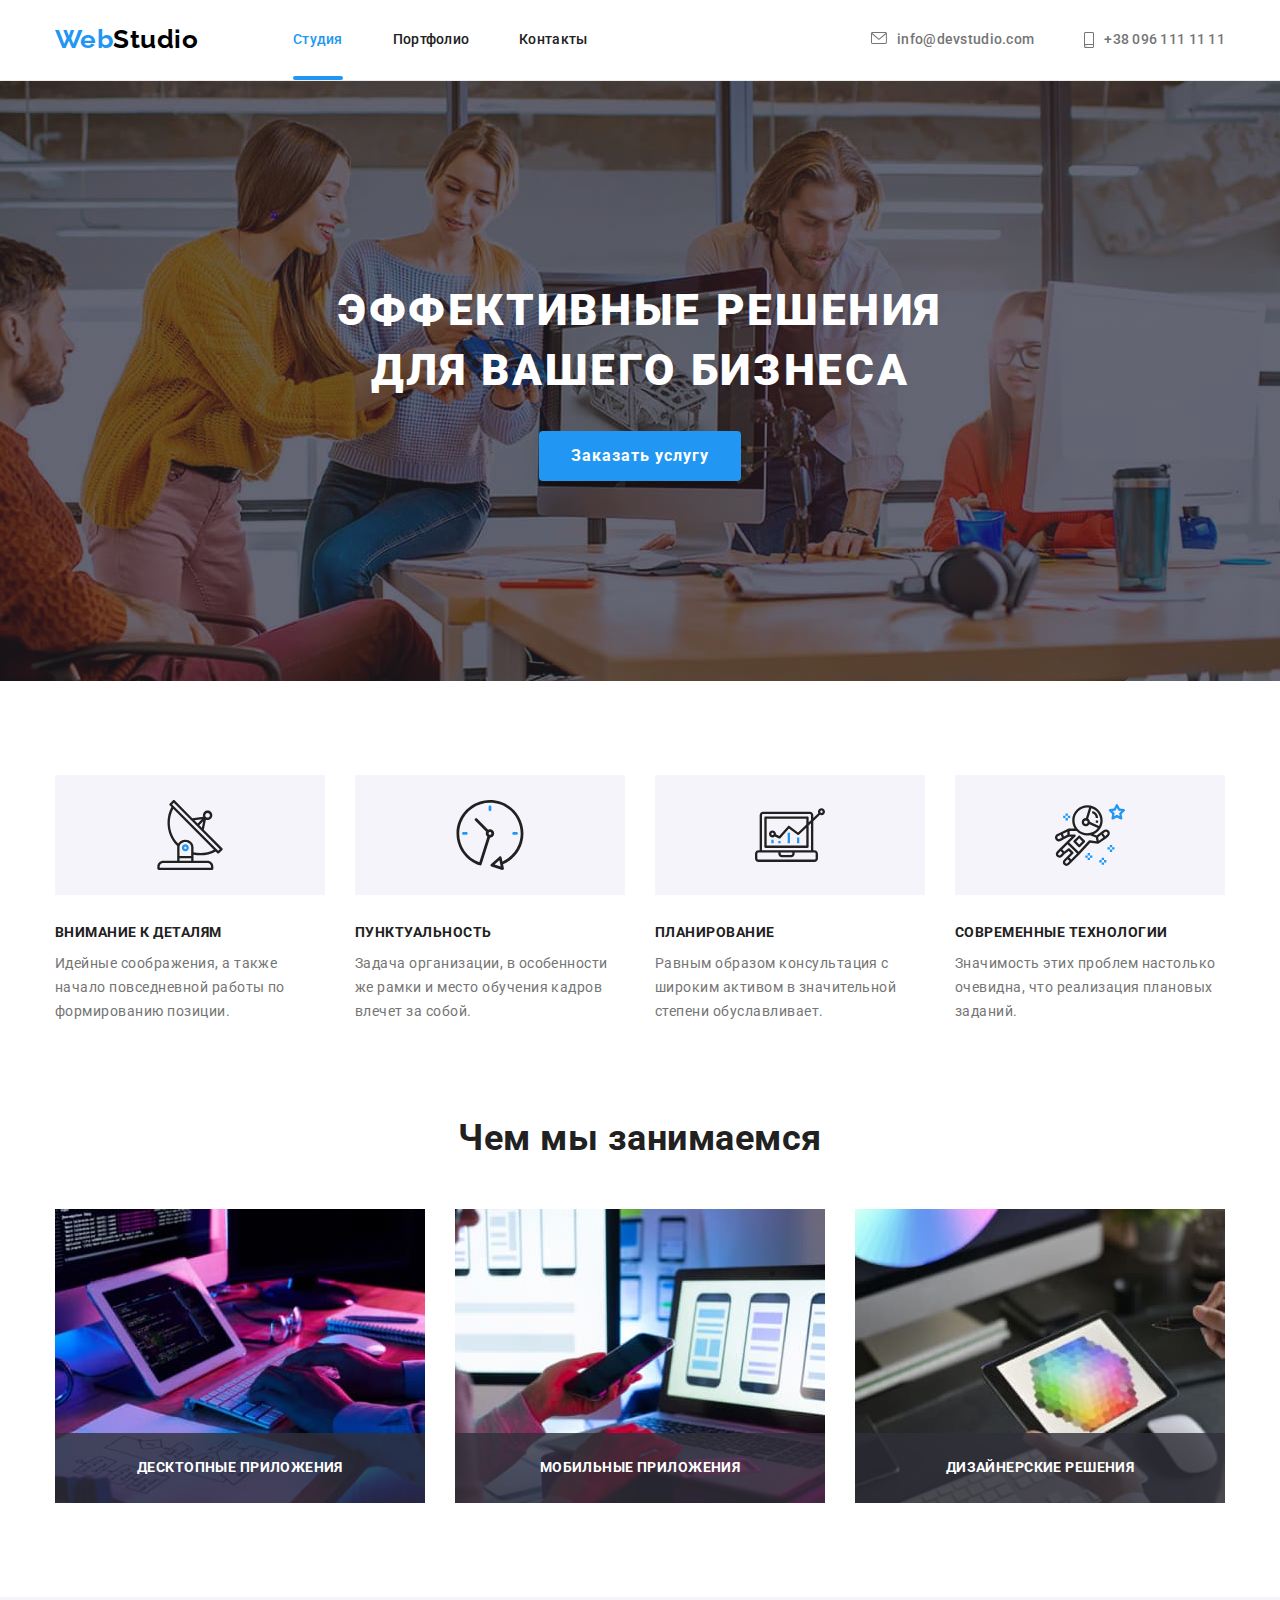
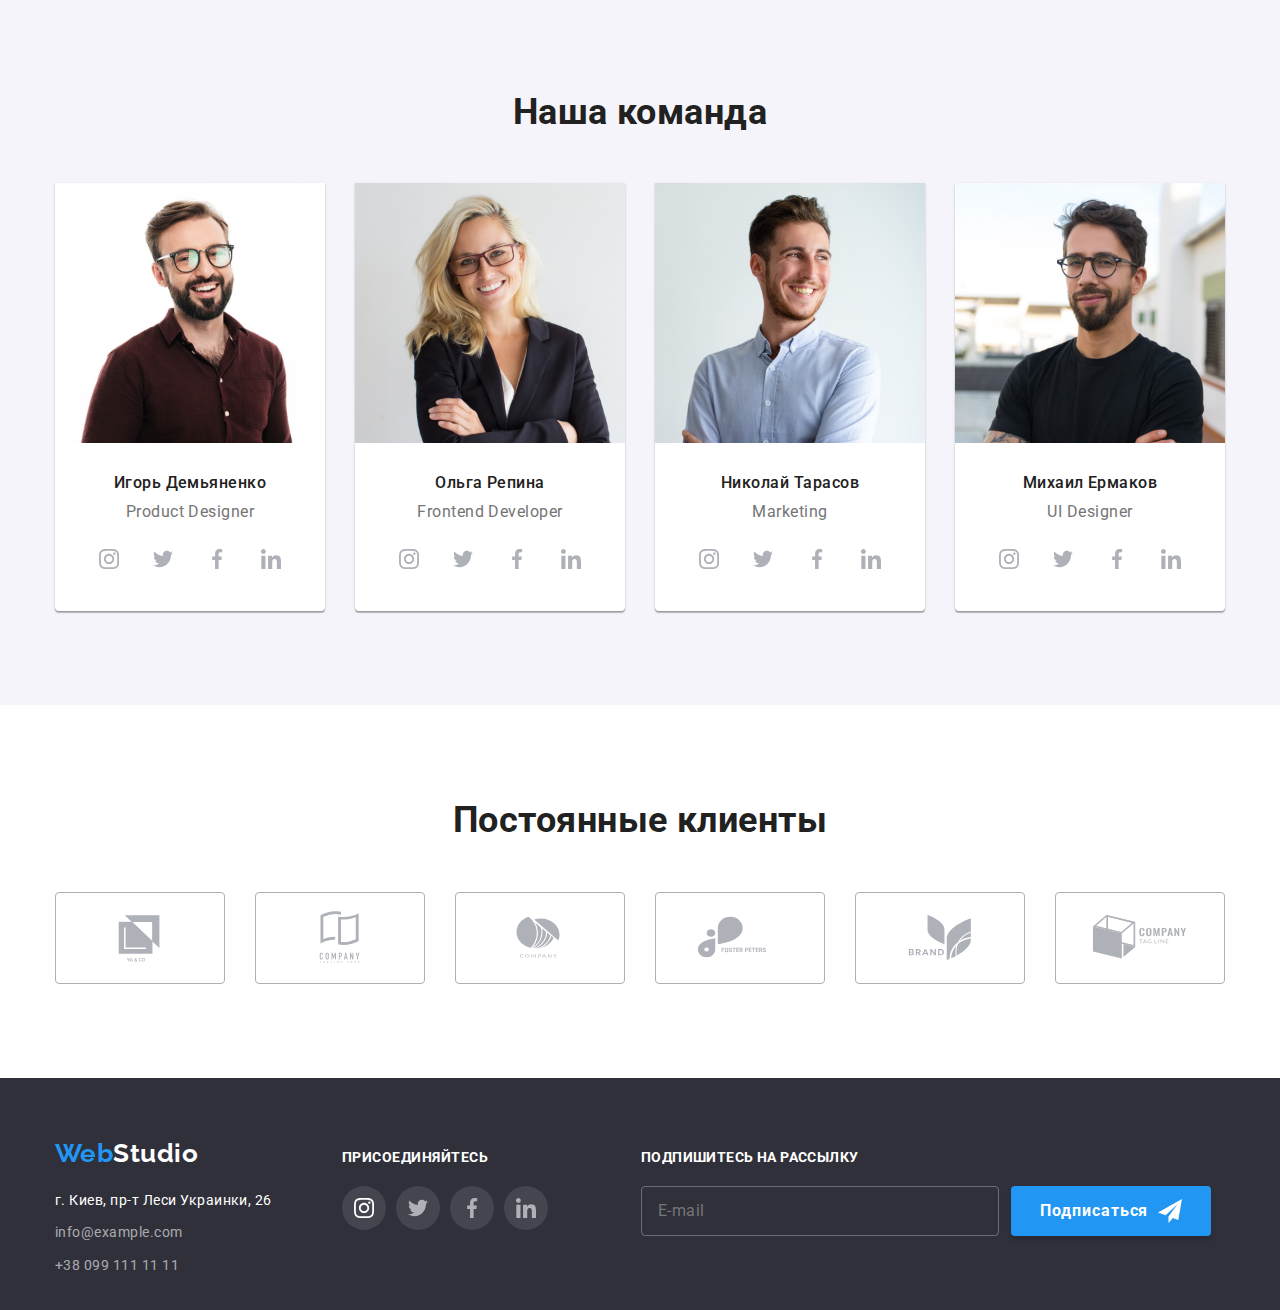
==== index.html @ b766e8a8 "create hw8 repo" ====
<!DOCTYPE html>
<html lang="ru">
  <head>
    <meta charset="UTF-8" />
    <meta http-equiv="X-UA-Compatible" content="IE=edge" />
    <meta name="viewport" content="width=device-width, initial-scale=1.0" />
    <link rel="preconnect" href="https://fonts.googleapis.com" />
    <link rel="preconnect" href="https://fonts.gstatic.com" crossorigin />
    <link
      href="https://fonts.googleapis.com/css2?family=Raleway:wght@700&family=Roboto:wght@400;500;700;900&display=swap"
      rel="stylesheet"
    />
    <title>Document</title>
    <link
      rel="stylesheet"
      href="https://cdnjs.cloudflare.com/ajax/libs/modern-normalize/1.1.0/modern-normalize.min.css"
    />
    <link rel="stylesheet" href="./css/main.min.css" />
  </head>
  <body>
    <!--header-->
    <header class="page-header">
      <div class="container page-header__container">
        <a href="./index.html" class="logo page-header__logo"
          ><span class="logo__accent">Web</span>Studio</a
        >
        <!-- nav -->
        <nav class="nav">
          <ul class="nav list">
            <li class="nav__item">
              <a href="./index.html" class="nav__link nav__link--current"
                >Студия</a
              >
            </li>
            <li class="nav__item">
              <a href="./portfolio.html" class="nav__link">Портфолио</a>
            </li>
            <li class="nav__item"><a href="" class="nav__link">Контакты</a></li>
          </ul>
        </nav>
        <!-- contacts -->
        <ul class="contacts list">
          <li class="contacts__item">
            <a class="contacts__link" href="mailto:info@devstudio.com">
              <svg class="contacts__icon" width="16" height="12">
                <use
                  href="./images/icons.svg/symbol-defs.svg#icon-envelope"
                ></use>
              </svg>
              info@devstudio.com</a
            >
          </li>
          <li class="contacts__item">
            <a class="contacts__link" href="tel:+38 096 111 11 11">
              <svg class="contacts__icon" width="10" height="16">
                <use
                  href="./images/icons.svg/symbol-defs.svg#icon-smartphone"
                ></use>
              </svg>
              +38 096 111 11 11</a
            >
          </li>
        </ul>
      </div>
    </header>

    <!-- main -->
    <main>
      <!--hero-->
      <div>
        <section class="hero">
          <div class="container">
            <h1 class="hero__title">Эффективные решения для вашего бизнеса</h1>
            <button type="button" class="button hero__button" data-modal-open>
              Заказать услугу
            </button>
          </div>
        </section>
      </div>

      <!--features-->
      <section class="section">
        <div class="container">
          <h2 class="visually-hidden">Преимущества</h2>
          <ul class="feature-list list">
            <li class="feature-list__item">
              <div class="feature-list__thumb">
                <svg class="feature-list__icon" width="70" height="70">
                  <use
                    href="./images/icons.svg/symbol-defs.svg#icon-antenna"
                  ></use>
                </svg>
              </div>
              <h3 class="feature-list__title">Внимание к деталям</h3>
              <p class="feature-list__text">
                Идейные соображения, а также начало повседневной работы по
                формированию позиции.
              </p>
            </li>
            <li class="feature-list__item">
              <div class="feature-list__thumb">
                <svg class="feature-list__icon" width="70" height="70">
                  <use
                    href="./images/icons.svg/symbol-defs.svg#icon-clock"
                  ></use>
                </svg>
              </div>
              <h3 class="feature-list__title">Пунктуальность</h3>
              <p class="feature-list__text">
                Задача организации, в особенности же рамки и место обучения
                кадров влечет за собой.
              </p>
            </li>
            <li class="feature-list__item">
              <div class="feature-list__thumb">
                <svg class="feature-list__icon" width="70" height="70">
                  <use
                    href="./images/icons.svg/symbol-defs.svg#icon-diagram"
                  ></use>
                </svg>
              </div>
              <h3 class="feature-list__title">Планирование</h3>
              <p class="feature-list__text">
                Равным образом консультация с широким активом в значительной
                степени обуславливает.
              </p>
            </li>
            <li class="feature-list__item">
              <div class="feature-list__thumb">
                <svg class="feature-list__icon" width="70" height="70">
                  <use
                    href="./images/icons.svg/symbol-defs.svg#icon-astronaut"
                  ></use>
                </svg>
              </div>
              <h3 class="feature-list__title">Современные технологии</h3>
              <p class="feature-list__text">
                Значимость этих проблем настолько очевидна, что реализация
                плановых заданий.
              </p>
            </li>
          </ul>
        </div>
      </section>

      <!--what we are doing-->
      <section class="section section__worktype">
        <div class="container">
          <h2 class="section__title">Чем мы занимаемся</h2>
          <ul class="worktype-list list">
            <li class="worktype-list__item">
              <img
                src="./images/img1.jpg"
                alt="программист пишет код"
                width="370"
                height="294"
              />
              <div class="worktype-list__thumb">
                <h3 class="worktype-list__text">Десктопные приложения</h3>
              </div>
            </li>
            <li class="worktype-list__item">
              <img
                src="./images/img2.jpg"
                alt="программист пишет код для приложения на смартфон"
                width="370"
                height="294"
              />
              <div class="worktype-list__thumb">
                <h3 class="worktype-list__text">Мобильные приложения</h3>
              </div>
            </li>
            <li class="worktype-list__item">
              <img
                src="./images/img3.jpg"
                alt="дизайнер держит цветовую паллету"
                width="370"
                height="294"
              />
              <div class="worktype-list__thumb">
                <h3 class="worktype-list__text">Дизайнерские решения</h3>
              </div>
            </li>
          </ul>
        </div>
      </section>

      <!--team-->
      <section class="section section__team">
        <div class="container">
          <h2 class="section__title">Наша команда</h2>
          <ul class="team-list list">
            <li class="team-list__item">
              <img
                src="./images/img4.jpg"
                alt="фото Игоря Демьяненко"
                width="270"
                height="260"
              />
              <div class="team-list__text">
                <h3 class="team-list__names">Игорь Демьяненко</h3>
                <p lang="en">Product Designer</p>
                <ul class="soc-list list">
                  <li class="soc-list__item">
                    <a href="" class="soc-list__link link">
                      <svg class="soc-list__icon" width="20" height="20">
                        <use
                          href="./images/icons.svg/symbol-defs.svg#icon-instagram"
                        ></use>
                      </svg>
                    </a>
                  </li>
                  <li class="soc-list__item">
                    <a href="" class="soc-list__link link">
                      <svg class="soc-list__icon" width="20" height="20">
                        <use
                          href="./images/icons.svg/symbol-defs.svg#icon-twitter"
                        ></use>
                      </svg>
                    </a>
                  </li>
                  <li class="soc-list__item">
                    <a href="" class="soc-list__link link">
                      <svg class="soc-list__icon" width="20" height="20">
                        <use
                          href="./images/icons.svg/symbol-defs.svg#icon-facebook"
                        ></use>
                      </svg>
                    </a>
                  </li>
                  <li class="soc-list__item">
                    <a href="" class="soc-list__link link">
                      <svg class="soc-list__icon" width="20" height="20">
                        <use
                          href="./images/icons.svg/symbol-defs.svg#icon-linkedin"
                        ></use>
                      </svg>
                    </a>
                  </li>
                </ul>
              </div>
            </li>
            <li class="team-list__item">
              <img
                src="./images/img5.jpg"
                alt="фото Ольги Репиной"
                width="270"
                height="260"
              />
              <div class="team-list__text">
                <h3 class="team-list__names">Ольга Репина</h3>
                <p lang="en">Frontend Developer</p>
                <ul class="soc-list list">
                  <li class="soc-list__item">
                    <a href="" class="soc-list__link link">
                      <svg class="soc-list__icon" width="20" height="20">
                        <use
                          href="./images/icons.svg/symbol-defs.svg#icon-instagram"
                        ></use>
                      </svg>
                    </a>
                  </li>
                  <li class="soc-list__item">
                    <a href="" class="soc-list__link link">
                      <svg class="soc-list__icon" width="20" height="20">
                        <use
                          href="./images/icons.svg/symbol-defs.svg#icon-twitter"
                        ></use>
                      </svg>
                    </a>
                  </li>
                  <li class="soc-list__item">
                    <a href="" class="soc-list__link link">
                      <svg class="soc-list__icon" width="20" height="20">
                        <use
                          href="./images/icons.svg/symbol-defs.svg#icon-facebook"
                        ></use>
                      </svg>
                    </a>
                  </li>
                  <li class="soc-list__item">
                    <a href="" class="soc-list__link link">
                      <svg class="soc-list__icon" width="20" height="20">
                        <use
                          href="./images/icons.svg/symbol-defs.svg#icon-linkedin"
                        ></use>
                      </svg>
                    </a>
                  </li>
                </ul>
              </div>
            </li>
            <li class="team-list__item">
              <img
                src="./images/img6.jpg"
                alt="фото Николая Тарасова"
                width="270"
                height="260"
              />
              <div class="team-list__text">
                <h3 class="team-list__names">Николай Тарасов</h3>
                <p lang="en">Marketing</p>
                <ul class="soc-list list">
                  <li class="soc-list__item">
                    <a href="" class="soc-list__link link">
                      <svg class="soc-list__icon" width="20" height="20">
                        <use
                          href="./images/icons.svg/symbol-defs.svg#icon-instagram"
                        ></use>
                      </svg>
                    </a>
                  </li>
                  <li class="soc-list__item">
                    <a href="" class="soc-list__link link">
                      <svg class="soc-list__icon" width="20" height="20">
                        <use
                          href="./images/icons.svg/symbol-defs.svg#icon-twitter"
                        ></use>
                      </svg>
                    </a>
                  </li>
                  <li class="soc-list__item">
                    <a href="" class="soc-list__link link">
                      <svg class="soc-list__icon" width="20" height="20">
                        <use
                          href="./images/icons.svg/symbol-defs.svg#icon-facebook"
                        ></use>
                      </svg>
                    </a>
                  </li>
                  <li class="soc-list__item">
                    <a href="" class="soc-list__link link">
                      <svg class="soc-list__icon" width="20" height="20">
                        <use
                          href="./images/icons.svg/symbol-defs.svg#icon-linkedin"
                        ></use>
                      </svg>
                    </a>
                  </li>
                </ul>
              </div>
            </li>
            <li class="team-list__item">
              <img
                src="./images/img7.jpg"
                alt="фото Михаила Ермакова"
                width="270"
                height="260"
              />
              <div class="team-list__text">
                <h3 class="team-list__names">Михаил Ермаков</h3>
                <p lang="en">UI Designer</p>
                <ul class="soc-list list">
                  <li class="soc-list__item">
                    <a href="" class="soc-list__link link">
                      <svg class="soc-list__icon" width="20" height="20">
                        <use
                          href="./images/icons.svg/symbol-defs.svg#icon-instagram"
                        ></use>
                      </svg>
                    </a>
                  </li>
                  <li class="soc-list__item">
                    <a href="" class="soc-list__link link">
                      <svg class="soc-list__icon" width="20" height="20">
                        <use
                          href="./images/icons.svg/symbol-defs.svg#icon-twitter"
                        ></use>
                      </svg>
                    </a>
                  </li>
                  <li class="soc-list__item">
                    <a href="" class="soc-list__link link">
                      <svg class="soc-list__icon" width="20" height="20">
                        <use
                          href="./images/icons.svg/symbol-defs.svg#icon-facebook"
                        ></use>
                      </svg>
                    </a>
                  </li>
                  <li class="soc-list__item">
                    <a href="" class="soc-list__link link">
                      <svg class="soc-list__icon" width="20" height="20">
                        <use
                          href="./images/icons.svg/symbol-defs.svg#icon-linkedin"
                        ></use>
                      </svg>
                    </a>
                  </li>
                </ul>
              </div>
            </li>
          </ul>
        </div>
      </section>

      <!-- clients -->
      <section class="section">
        <div class="container">
          <h2 class="section__title">Постоянные клиенты</h2>
          <ul class="clients-list list">
            <li class="clients-list__item">
              <a href="" class="clients-list__link link">
                <svg class="clients-list__icon" width="106" height="60">
                  <use
                    href="./images/icons.svg/symbol-defs.svg#icon-logo1"
                  ></use>
                </svg>
              </a>
            </li>
            <li class="clients-list__item">
              <a href="" class="clients-list__link link">
                <svg class="clients-list__icon" width="106" height="60">
                  <use
                    href="./images/icons.svg/symbol-defs.svg#icon-logo2"
                  ></use>
                </svg>
              </a>
            </li>
            <li class="clients-list__item">
              <a href="" class="clients-list__link link">
                <svg class="clients-list__icon" width="106" height="60">
                  <use
                    href="./images/icons.svg/symbol-defs.svg#icon-logo3"
                  ></use>
                </svg>
              </a>
            </li>
            <li class="clients-list__item">
              <a href="" class="clients-list__link link">
                <svg class="clients-list__icon" width="106" height="60">
                  <use
                    href="./images/icons.svg/symbol-defs.svg#icon-logo4"
                  ></use>
                </svg>
              </a>
            </li>
            <li class="clients-list__item">
              <a href="" class="clients-list__link link">
                <svg class="clients-list__icon" width="106" height="60">
                  <use
                    href="./images/icons.svg/symbol-defs.svg#icon-logo5"
                  ></use>
                </svg>
              </a>
            </li>
            <li class="clients-list__item">
              <a href="" class="clients-list__link link">
                <svg class="clients-list__icon" width="106" height="60">
                  <use
                    href="./images/icons.svg/symbol-defs.svg#icon-logo6"
                  ></use>
                </svg>
              </a>
            </li>
          </ul>
        </div>
      </section>
    </main>

    <!--footer-->
    <footer class="page-footer">
      <div class="container page-footer__container">
        <div class="footer-content">
          <a href="./index.html" class="logo footer-content__logo"
            ><span class="logo__accent">Web</span>Studio</a
          >
          <address>
            <ul class="adress-list list">
              <li class="adress-list__item">
                <a
                  class="adress-list__link adress-list__link--white"
                  href="https://www.google.com/maps/d/u/0/viewer?mid=10uSM3H-mIU3GznYo2szRIEphczw&hl=en_US&ll=50.42732700000001%2C30.538092&z=17"
                  target="_blank"
                  rel="noreferrer noopener"
                >
                  г. Киев, пр-т Леси Украинки, 26
                </a>
              </li>
              <li class="adress-list__item">
                <a class="adress-list__link" href="mailto:info@example.com"
                  >info@example.com</a
                >
              </li>
              <li class="adress-list__item">
                <a class="adress-list__link" href="tel=+380991111111"
                  >+38 099 111 11 11</a
                >
              </li>
            </ul>
          </address>
        </div>
        <div class="footer-soc">
          <h3 class="footer-soc-title">Присоединяйтесь</h3>
          <ul class="soc-list list">
            <li class="soc-list__item">
              <a href="" class="soc-list__link soc-list__link--white link">
                <svg class="footer-soc__icon" width="20" height="20">
                  <use
                    href="./images/icons.svg/symbol-defs.svg#icon-instagram"
                  ></use>
                </svg>
              </a>
            </li>
            <li class="soc-list__item">
              <a href="" class="soc-list__link soc-list__link--white link">
                <svg class="soc-list__icon" width="20" height="20">
                  <use
                    href="./images/icons.svg/symbol-defs.svg#icon-twitter"
                  ></use>
                </svg>
              </a>
            </li>
            <li class="soc-list__item">
              <a href="" class="soc-list__link soc-list__link--white link">
                <svg class="soc-list__icon" width="20" height="20">
                  <use
                    href="./images/icons.svg/symbol-defs.svg#icon-facebook"
                  ></use>
                </svg>
              </a>
            </li>
            <li class="soc-list__item">
              <a href="" class="soc-list__link soc-list__link--white link">
                <svg class="soc-list__icon" width="20" height="20">
                  <use
                    href="./images/icons.svg/symbol-defs.svg#icon-linkedin"
                  ></use>
                </svg>
              </a>
            </li>
          </ul>
        </div>
        <div>
          <form name="subscribe-form" class="subscribe-form">
            <div class="subscribe-form__thumb">
              <label class="subscribe-form__label" id="subscribe-id"
                >Подпишитесь на рассылку</label
              >
              <input
                type="email"
                name="subscribe-email"
                class="subscribe-form__input"
                placeholder="E-mail"
                id="subscribe-id"
              />
            </div>
            <button type="submit" class="button subscribe-form__button">
              Подписаться
              <svg class="subscribe-form__icon" width="24" height="24">
                <use
                  href="./images/icons.svg/symbol-defs.svg#icon-icon-send"
                ></use>
              </svg>
            </button>
          </form>
        </div>
      </div>
    </footer>

    <!-- modal -->
    <div class="backdrop is-hidden" data-modal>
      <div class="modal">
        <p class="modal__title">Оставьте свои данные, мы вам перезвоним</p>
        <form class="form-modal" name="form-modal">
          <label class="form-modal__field">
            <span class="form-modal__label">Имя</span>
            <span class="form-modal__icon">
              <input
                type="text"
                class="form-modal__input"
                name="username"
                required
              />
              <svg class="icon-input" width="18" height="18">
                <use
                  href="./images/icons.svg/symbol-defs.svg#icon-person-input"
                ></use>
              </svg>
            </span>
          </label>

          <label class="form-modal__field">
            <span class="form-modal__label">Телефон</span>
            <span class="form-modal__icon">
              <input
                type="text"
                class="form-modal__input"
                name="phone-number"
                required
              />
              <svg class="icon-input" width="18" height="18">
                <use
                  href="./images/icons.svg/symbol-defs.svg#icon-phone-input"
                ></use>
              </svg>
            </span>
          </label>

          <label class="form-modal__field">
            <span class="form-modal__label">Почта</span>
            <span class="form-modal__icon">
              <input
                type="text"
                class="form-modal__input"
                name="request-email"
                required
              />
              <svg class="icon-input" width="18" height="18">
                <use
                  href="./images/icons.svg/symbol-defs.svg#icon-email-input"
                ></use>
              </svg>
            </span>
          </label>

          <label class="form-modal__field form-modal__comment">
            <span class="form-modal__label">Комментарий</span>
            <textarea
              name="comment"
              class="form-modal__textarea"
              placeholder="Введите текст"
            ></textarea>
          </label>

          <label class="form-modal__field form-modal__field--last">
            <input
              class="checkbox-input visually-hidden"
              type="checkbox"
              name="checkbox"
              required
            />
            <span class="form-modal__checkbox"></span>
            <span class="form-modal__title"
              >Соглашаюсь с рассылкой и принимаю
              <a href class="form-modal__link">Условия договора</a>
            </span>
          </label>
          <button type="submit" class="button form-modal__button">
            Отправить
          </button>
        </form>

        <button class="close-button" data-modal-close>
          <svg class="close-button-icon" width="18" height="18">
            <use
              href="./images/icons.svg/symbol-defs.svg#icon-close-button"
            ></use>
          </svg>
        </button>
      </div>
    </div>
    <script src="./js/modal.js"></script>
  </body>
</html>
---- css/main.min.css ----
:root{--primary-text-color: #757575;--title-text-color: #212121;--axent-color: #2196F3;--white-color: #FFFFFF;--logo-main-color: #000000;--primary-background-color: #FFFFFF;--secondary-background-color: #F5F4FA;--axent-background-color: #2F303A;--footer-contacts-color: rgba(255, 255, 255, 0.6);--header-border-color: #ECECEC;--cards-border-color: #EEEEEE;--icon-color: #AFB1B8;--timing-function: cubic-bezier(0.4, 0, 0.2, 1);--time-duration: 250ms}img{display:block;min-width:100%;height:auto}.list{list-style:none}h1,h2,h3,h4,h5,h6,ul,p{margin:0;padding:0}body{font-family:roboto,sans-serif;background-color:var(--primary-background-color);color:var(--primary-text-color);letter-spacing:.03em}.visually-hidden{position:absolute;white-space:nowrap;width:1px;height:1px;overflow:hidden;border:0;padding:0;clip:rect(0 0 0 0);clip-path:inset(50%);margin:-1px}.container{margin:0 auto;padding:0 15px;width:1200px}.soc-list{display:flex;justify-content:center;margin-top:16px}.soc-list__item{border-radius:50%;width:44px;height:44px}.soc-list__item:not(:last-child){margin-right:10px}.soc-list__link{display:flex;width:100%;height:100%;border-radius:50%;justify-content:center;align-items:center;transition:background-color var(--time-duration) var(--timing-function)}.soc-list__link:hover,.soc-list__link:focus{background-color:var(--axent-color)}.soc-list__icon{fill:var(--icon-color);transition:fill var(--time-duration) var(--timing-function)}.soc-list__link:hover .soc-list__icon,.soc-list__link:focus .soc-list__icon{fill:var(--white-color)}.page-header{border-bottom:1px solid var(--header-border-color)}.page-header__container{display:flex;align-items:center}.logo{font-family:raleway,sans-serif;color:var(--logo-main-color);font-weight:700;font-size:26px;line-height:1.19;text-decoration:none}.page-header__logo{display:flex;margin-right:93px;padding-top:24px;padding-bottom:25px;width:145px}.logo__accent{color:var(--axent-color)}.nav{display:flex;position:relative}.nav__link{display:block;padding-top:32px;padding-bottom:32px;font-family:inherit;color:var(--title-text-color);font-weight:500;font-size:14px;line-height:1.14;letter-spacing:.02em;text-decoration:none;transition:color var(--time-duration) var(--timing-function)}.nav__link:hover,.nav__link:focus{color:var(--axent-color)}.nav__link--current{color:var(--axent-color)}.nav__link--current::after{content:"";position:absolute;display:block;bottom:0;width:100%;height:4px;background-color:var(--axent-color);border-radius:2px}.nav__item{position:relative}.nav__item:not(:last-child){margin-right:50px}.contacts{display:flex;margin-left:auto}.contacts__item:not(:last-child){margin-right:50px}.contacts__link{display:flex;padding-top:32px;padding-bottom:32px;font-family:inherit;color:var(--primary-text-color);font-weight:500;font-size:14px;line-height:1.14;letter-spacing:.02em;text-decoration:none;transition:color var(--time-duration) var(--timing-function)}.contacts__link:hover,.contacts__link:focus{color:var(--axent-color)}.contacts__icon{display:block;margin-right:10px;fill:currentColor}.hero{padding-top:200px;padding-bottom:200px;margin-left:auto;margin-right:auto;max-width:1600px;height:600px;background-color:var(--axent-background-color);background-image:linear-gradient(rgba(47, 48, 58, 0.4), rgba(47, 48, 58, 0.4)),url("../images/Img17.jpg");background-repeat:no-repeat;background-position:center;background-size:cover;color:var(--white-color);text-align:center}.hero__title{margin-bottom:30px;margin-right:auto;margin-left:auto;max-width:696px;font-weight:900;font-size:44px;line-height:1.36;letter-spacing:.06em;text-transform:uppercase}.button{box-shadow:0px 4px 4px rgba(0,0,0,.15);border:none;border-radius:4px;background-color:var(--axent-color);color:inherit;font-family:inherit;font-weight:700;font-size:16px;line-height:1.88;letter-spacing:.06em;cursor:pointer}.hero__button{display:inline-block;padding:10px 32px;min-width:200px}.section{padding-top:94px;padding-bottom:94px}.section__title{margin-bottom:50px;color:var(--title-text-color);font-weight:700;font-size:36px;line-height:1.17;text-align:center}.backdrop{position:fixed;top:0;left:0;width:100%;height:100%;background-color:rgba(0,0,0,.2);visibility:visible;opacity:1;transition:opacity var(--time-duration) var(--timing-function),visibility var(--time-duration) var(--timing-function)}.is-hidden{visibility:hidden;opacity:0;pointer-events:none}.modal{position:absolute;top:50%;left:50%;display:inline-block;justify-content:center;align-items:center;padding:40px;width:528px;min-height:581px;box-shadow:0px 1px 3px rgba(0,0,0,.12),0px 1px 1px rgba(0,0,0,.14),0px 2px 1px rgba(0,0,0,.2);border-radius:4px;background-color:var(--primary-background-color);transform:translate(-50%, -50%) scale(1) rotate(360deg);transition:transform var(--time-duration) var(--timing-function)}.backdrop.is-hidden .modal{transform:translate(-50%, -50%) scale(0) rotate(0)}.modal__title{text-align:center;font-style:normal;font-weight:700;font-size:20px;line-height:1.15;letter-spacing:.03em;margin-bottom:12px;color:var(--title-text-color)}.form-modal__field{display:block;text-align:left;margin-bottom:10px}.form-modal__label{display:block;margin-bottom:4px;font-style:normal;font-weight:400;font-size:12px;line-height:1.17;letter-spacing:.01em}.form-modal__icon{position:relative}.form-modal__input{width:100%;height:40px;padding:11px 12px;padding-left:42px;border:1px solid rgba(33,33,33,.2);border-radius:4px;outline:rgba(0,0,0,0);transition:border 250ms cubic-bezier(0.4, 0, 0.2, 1)}.form-modal__input:hover,.form-modal__input:focus{border-color:var(--axent-color)}.icon-input{display:inline-block;position:absolute;left:12px;top:50%;transform:translateY(-50%);transition:fill var(--axent-color)}.form-modal__input:hover+.icon-input,.form-modal__input:focus+.icon-input{fill:var(--axent-color)}.form-modal__comment{margin-bottom:0}.form-modal__textarea{display:flex;width:100%;height:120px;padding:12px 16px;border:1px solid rgba(33,33,33,.2);border-radius:4px;outline:rgba(0,0,0,0);font-style:normal;font-weight:400;font-size:14px;letter-spacing:.01em;resize:none}.form-modal__textarea:hover,.form-modal__textarea:focus{border-color:var(--axent-color)}.form-modal__textarea::placeholder{line-height:1.14;letter-spacing:.01em;color:rgba(117,117,117,.5)}.form-modal__field--last{display:flex;justify-content:center;align-items:center;margin-top:20px;margin-bottom:30px;cursor:pointer}.form-modal__checkbox{display:flex;justify-content:center;align-items:center;width:16px;height:15px;margin-right:8.38px;border:2px solid var(--title-text-color);border-radius:2px;transition:background-color var(--time-duration) var(--timing-function),border-color var(--time-duration) var(--timing-function)}.checkbox-input:checked+.form-modal__checkbox{background-color:var(--axent-color);border-color:var(--axent-color);background-image:url(../images/icon\ check.svg)}.form-modal__title{font-style:normal;font-weight:400;font-size:14px;line-height:1.71;letter-spacing:.03em}.form-modal__link{color:var(--axent-color)}.form-modal__button{display:flex;justify-content:center;align-items:center;min-width:200px;padding:10px 55px 10px 56px;margin-left:auto;margin-right:auto;color:var(--white-color)}.form-modal__button:hover,.form-modal__button:focus{background-color:#188ce8}.close-button{position:absolute;top:14px;right:12px;width:30px;height:30px;background-color:rgba(0,0,0,0);border:1px solid rgba(0,0,0,.1);border-radius:50%;transition:color var(--time-duration) var(--timing-function)}.close-button-icon{position:absolute;top:50%;left:50%;transform:translate(-50%, -50%);fill:currentColor}.close-button-icon:hover,.close-button-icon:focus{color:var(--axent-color)}.feature-list{display:flex}.feature-list__item{width:270px}.feature-list__item:not(:last-child){margin-right:30px}.feature-list__thumb{display:flex;margin-bottom:30px;width:270px;height:120px;background:var(--secondary-background-color);justify-content:center;align-items:center}.feature-list__icon{border-radius:4px}.feature-list__title{margin-bottom:10px;color:var(--title-text-color);font-weight:700;font-size:14px;line-height:1.14;text-transform:uppercase}.feature-list__text{font-size:14px;line-height:1.72}.section__worktype{padding-top:0}.worktype-list{display:flex}.worktype-list__item{position:relative;width:370px}.worktype-list__item:not(:last-child){margin-right:30px}.worktype-list__thumb{position:absolute;bottom:0;width:100%;height:70px;display:flex;justify-content:center;align-items:center;background-color:rgba(47,48,58,.8)}.worktype-list__text{font-weight:700;font-size:14px;line-height:1.14;letter-spacing:.03em;text-transform:uppercase;color:var(--white-color)}.section__team{background-color:var(--secondary-background-color);font-size:16px;line-height:1.19;text-align:center}.team-list{display:flex}.team-list__item{background-color:var(--primary-background-color);width:270px;box-shadow:0px 1px 3px rgba(0,0,0,.12),0px 1px 1px rgba(0,0,0,.14),0px 2px 1px rgba(0,0,0,.2);border-radius:0px 0px 4px 4px}.team-list__item:not(:last-child){margin-right:30px}.team-list__text{padding-top:30px;padding-bottom:30px}.team-list__names{margin-bottom:10px;color:var(--title-text-color);font-weight:500;font-size:16px}.clients-list{display:flex;justify-content:center}.clients-list__item{width:170px;height:92px;border:1px solid var(--icon-color);border-radius:4px;transition:border var(--time-duration) var(--timing-function)}.clients-list__item:hover,.clients-list__item:focus{border:1px solid var(--axent-color)}.clients-list__item:not(:last-child){margin-right:30px}.clients-list__link{display:flex;width:100%;height:100%;justify-content:center;align-items:center;transition:background-color var(--time-duration) var(--timing-function)}.clients-list__link:hover,.clients-list__link:focus{background-color:var(--white-color)}.clients-list__icon{fill:var(--icon-color);transition:fill var(--time-duration) var(--timing-function)}.clients-list__link:hover .clients-list__icon,.clients-list__link:focus .clients-list__icon{fill:var(--axent-color)}.page-footer{padding-top:60px;padding-bottom:60px;background-color:var(--axent-background-color)}.page-footer__container{display:flex;align-items:baseline}.footer-content{max-width:376px;max-height:112px;margin-right:70px}.footer-content__logo{display:inline-block;margin-bottom:20px;color:var(--white-color)}.adress-list__item:not(:last-child){margin-bottom:9px}.adress-list__link{display:inline-block;color:var(--footer-contacts-color);font-style:normal;font-size:14px;line-height:1.71;text-decoration:none;transition:color var(--time-duration) var(--timing-function)}.adress-list__link:hover,.adress-list__link:focus{color:var(--axent-color)}.adress-list__link--white{color:var(--white-color)}.footer-soc{margin-right:93px}.footer-soc-title{margin-bottom:20px;color:var(--white-color);font-weight:700;font-size:14px;line-height:1.14;text-transform:uppercase}.soc-list__link--white{color:var(--white-color);background-color:rgba(255,255,255,.1)}.footer-soc__icon{fill:var(--white-color);transition:fill var(--time-duration) var(--timing-function)}.subscribe-form{display:flex;align-items:flex-end;margin:0;width:570px}.subscribe-form__label{display:flex;margin-bottom:20px;color:var(--white-color);font-style:normal;font-weight:700;font-size:14px;line-height:1.14;text-transform:uppercase;letter-spacing:.03em}.subscribe-form__input{background-color:rgba(0,0,0,0);color:rgba(255,255,255,.6);margin-right:12px;padding-left:16px;width:358px;height:50px;font-style:normal;font-weight:400;font-size:16px;line-height:1.25;letter-spacing:.03em;border:1px solid rgba(255,255,255,.3);border-radius:4px}.subscribe-form__button{display:flex;padding:10px 28px 10px 29px;margin:0;width:200px;height:50px;align-items:center;color:var(--white-color)}.subscribe-form__icon{fill:var(--white-color);margin-left:10px}.filter-list{display:flex;justify-content:center;margin-bottom:50px}.filter-list__item:not(:last-child){margin-right:8px}.filter-list__button{display:inline-block;border-radius:4px;border:0;padding:6px 22px;min-width:73px;color:var(--title-text-color);background-color:var(--secondary-background-color);font-family:inherit;font-weight:500;font-size:16px;line-height:1.62;text-align:center;cursor:pointer;transition:color var(--time-duration) var(--timing-function),background-color var(--time-duration) var(--timing-function),shadow var(--time-duration) var(--timing-function)}.filter-list__button:hover,.filter-list__button:focus{box-shadow:0px 3px 1px rgba(0,0,0,.1),0px 1px 2px rgba(0,0,0,.08),0px 2px 2px rgba(0,0,0,.12);color:var(--white-color);background-color:var(--axent-color)}.works-list{display:flex;flex-wrap:wrap}.works-list__item{width:370px;margin-right:30px;margin-bottom:30px;transition:box-shadow var(--time-duration) var(--timing-function),transform var(--time-duration) var(--timing-function)}.works-list__item:nth-child(3n){margin-right:0}.works-list__item:nth-last-child(-n+3){margin-bottom:0}.works-list__item:hover,.works-list__item:focus{box-shadow:0px 1px 1px rgba(0,0,0,.12),0px 4px 4px rgba(0,0,0,.06),1px 4px 6px rgba(0,0,0,.16)}.works-list__link{display:block;text-decoration:none}.works-list__thumb{position:relative;overflow:hidden}.works-list__top-text{position:absolute;top:0;padding:63px 24px;font-weight:400;font-size:18px;line-height:1.56;letter-spacing:.03em;color:var(--white-color);background-color:rgba(33,150,243,.9);transform:translateY(100%);transition:transform 250ms cubic-bezier(0.4, 0, 0.2, 1)}.works-list__item:hover .works-list__top-text,.works-list__item:focus .works-list__top-text{transform:translateY(0)}.works-list__title{padding:20px 24px;border:1px solid var(--cards-border-color);border-top:0}.works-list__client{margin-bottom:4px;color:var(--title-text-color);font-weight:700;font-size:18px;line-height:2;letter-spacing:.06em}.works-list__category{color:var(--primary-text-color);font-size:16px;line-height:1.88}/*# sourceMappingURL=main.min.css.map */
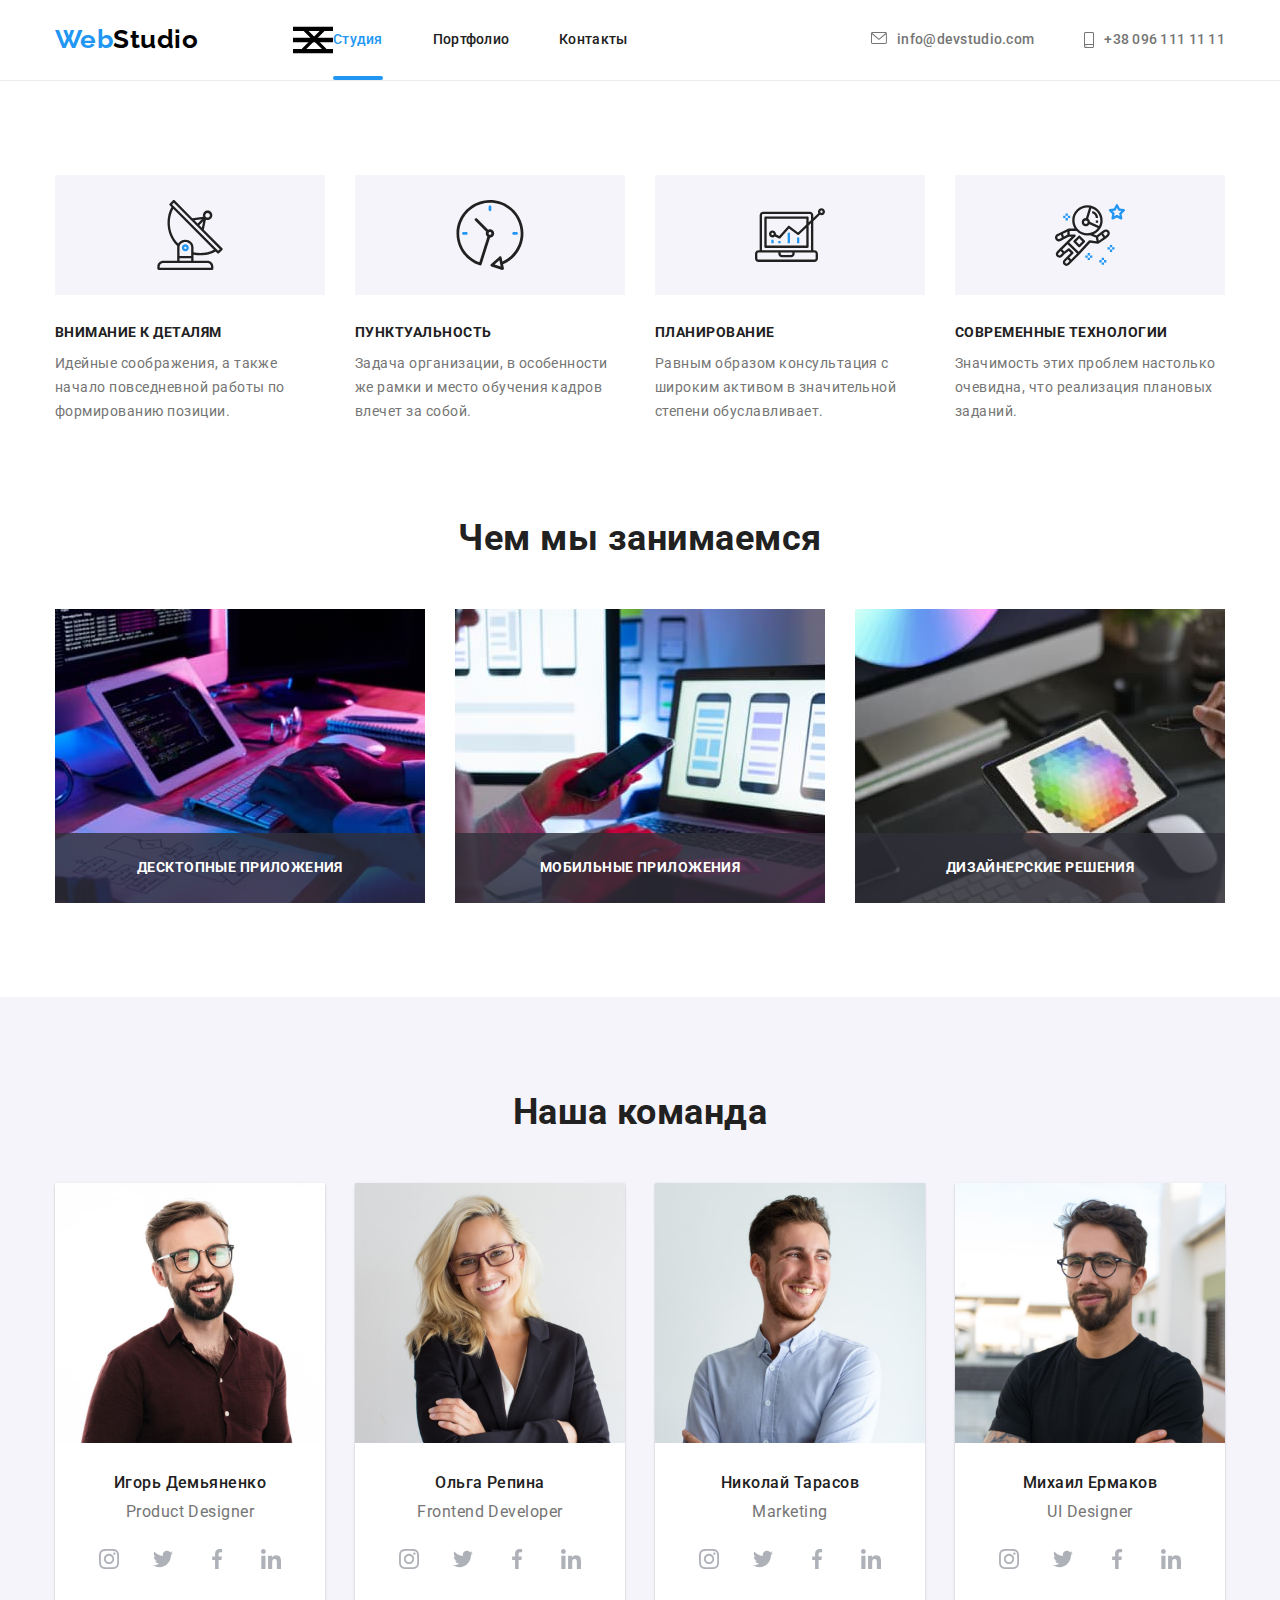
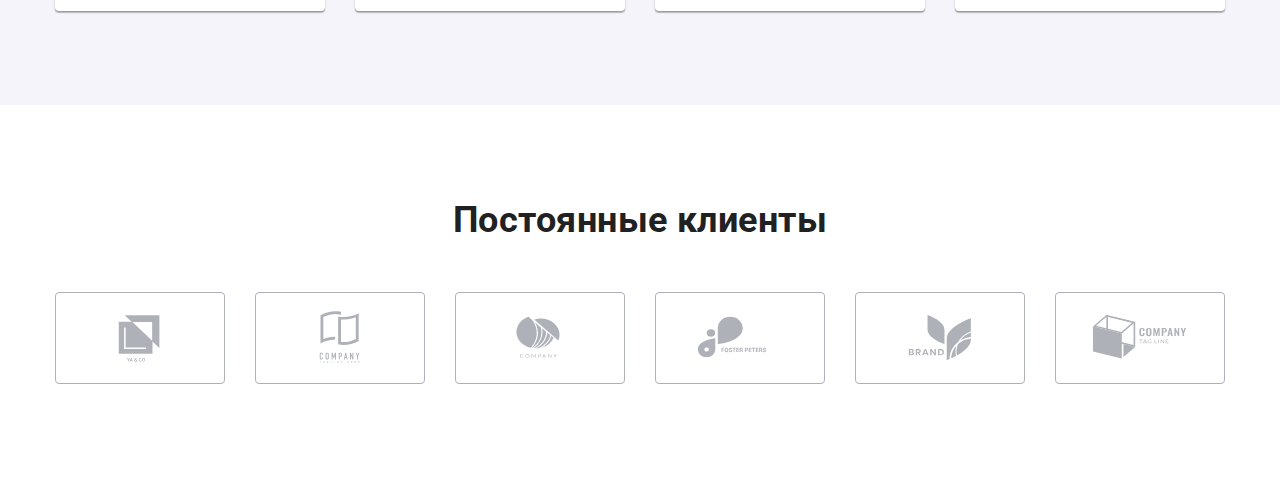
==== commit bbb1eaf9: "add burger" ====
--- a/index.html
+++ b/index.html
@@ -24,6 +24,14 @@
         <a href="./index.html" class="logo page-header__logo"
           ><span class="logo__accent">Web</span>Studio</a
         >
+        <button type="button" class="page-header__button">
+          <svg width="40" height="40">
+            <use href="./images/icons.svg/symbol-defs.svg#icon-menu"></use>
+            <use
+              href="./images/icons.svg/symbol-defs.svg#icon-close-button"
+            ></use>
+          </svg>
+        </button>
         <!-- nav -->
         <nav class="nav">
           <ul class="nav list">
@@ -67,7 +75,7 @@
     <!-- main -->
     <main>
       <!--hero-->
-      <div>
+      <!-- <div>
         <section class="hero">
           <div class="container">
             <h1 class="hero__title">Эффективные решения для вашего бизнеса</h1>
@@ -76,9 +84,9 @@
             </button>
           </div>
         </section>
-      </div>
-
-      <!--features-->
+      </div> -->
+
+      <!-- features-->
       <section class="section">
         <div class="container">
           <h2 class="visually-hidden">Преимущества</h2>
@@ -459,7 +467,7 @@
     </main>
 
     <!--footer-->
-    <footer class="page-footer">
+    <!-- <footer class="page-footer">
       <div class="container page-footer__container">
         <div class="footer-content">
           <a href="./index.html" class="logo footer-content__logo"
@@ -556,7 +564,7 @@
           </form>
         </div>
       </div>
-    </footer>
+    </footer> -->
 
     <!-- modal -->
     <div class="backdrop is-hidden" data-modal>
--- a/css/main.min.css
+++ b/css/main.min.css
@@ -1 +1 @@
-:root{--primary-text-color: #757575;--title-text-color: #212121;--axent-color: #2196F3;--white-color: #FFFFFF;--logo-main-color: #000000;--primary-background-color: #FFFFFF;--secondary-background-color: #F5F4FA;--axent-background-color: #2F303A;--footer-contacts-color: rgba(255, 255, 255, 0.6);--header-border-color: #ECECEC;--cards-border-color: #EEEEEE;--icon-color: #AFB1B8;--timing-function: cubic-bezier(0.4, 0, 0.2, 1);--time-duration: 250ms}img{display:block;min-width:100%;height:auto}.list{list-style:none}h1,h2,h3,h4,h5,h6,ul,p{margin:0;padding:0}body{font-family:roboto,sans-serif;background-color:var(--primary-background-color);color:var(--primary-text-color);letter-spacing:.03em}.visually-hidden{position:absolute;white-space:nowrap;width:1px;height:1px;overflow:hidden;border:0;padding:0;clip:rect(0 0 0 0);clip-path:inset(50%);margin:-1px}.container{margin:0 auto;padding:0 15px;width:1200px}.soc-list{display:flex;justify-content:center;margin-top:16px}.soc-list__item{border-radius:50%;width:44px;height:44px}.soc-list__item:not(:last-child){margin-right:10px}.soc-list__link{display:flex;width:100%;height:100%;border-radius:50%;justify-content:center;align-items:center;transition:background-color var(--time-duration) var(--timing-function)}.soc-list__link:hover,.soc-list__link:focus{background-color:var(--axent-color)}.soc-list__icon{fill:var(--icon-color);transition:fill var(--time-duration) var(--timing-function)}.soc-list__link:hover .soc-list__icon,.soc-list__link:focus .soc-list__icon{fill:var(--white-color)}.page-header{border-bottom:1px solid var(--header-border-color)}.page-header__container{display:flex;align-items:center}.logo{font-family:raleway,sans-serif;color:var(--logo-main-color);font-weight:700;font-size:26px;line-height:1.19;text-decoration:none}.page-header__logo{display:flex;margin-right:93px;padding-top:24px;padding-bottom:25px;width:145px}.logo__accent{color:var(--axent-color)}.nav{display:flex;position:relative}.nav__link{display:block;padding-top:32px;padding-bottom:32px;font-family:inherit;color:var(--title-text-color);font-weight:500;font-size:14px;line-height:1.14;letter-spacing:.02em;text-decoration:none;transition:color var(--time-duration) var(--timing-function)}.nav__link:hover,.nav__link:focus{color:var(--axent-color)}.nav__link--current{color:var(--axent-color)}.nav__link--current::after{content:"";position:absolute;display:block;bottom:0;width:100%;height:4px;background-color:var(--axent-color);border-radius:2px}.nav__item{position:relative}.nav__item:not(:last-child){margin-right:50px}.contacts{display:flex;margin-left:auto}.contacts__item:not(:last-child){margin-right:50px}.contacts__link{display:flex;padding-top:32px;padding-bottom:32px;font-family:inherit;color:var(--primary-text-color);font-weight:500;font-size:14px;line-height:1.14;letter-spacing:.02em;text-decoration:none;transition:color var(--time-duration) var(--timing-function)}.contacts__link:hover,.contacts__link:focus{color:var(--axent-color)}.contacts__icon{display:block;margin-right:10px;fill:currentColor}.hero{padding-top:200px;padding-bottom:200px;margin-left:auto;margin-right:auto;max-width:1600px;height:600px;background-color:var(--axent-background-color);background-image:linear-gradient(rgba(47, 48, 58, 0.4), rgba(47, 48, 58, 0.4)),url("../images/Img17.jpg");background-repeat:no-repeat;background-position:center;background-size:cover;color:var(--white-color);text-align:center}.hero__title{margin-bottom:30px;margin-right:auto;margin-left:auto;max-width:696px;font-weight:900;font-size:44px;line-height:1.36;letter-spacing:.06em;text-transform:uppercase}.button{box-shadow:0px 4px 4px rgba(0,0,0,.15);border:none;border-radius:4px;background-color:var(--axent-color);color:inherit;font-family:inherit;font-weight:700;font-size:16px;line-height:1.88;letter-spacing:.06em;cursor:pointer}.hero__button{display:inline-block;padding:10px 32px;min-width:200px}.section{padding-top:94px;padding-bottom:94px}.section__title{margin-bottom:50px;color:var(--title-text-color);font-weight:700;font-size:36px;line-height:1.17;text-align:center}.backdrop{position:fixed;top:0;left:0;width:100%;height:100%;background-color:rgba(0,0,0,.2);visibility:visible;opacity:1;transition:opacity var(--time-duration) var(--timing-function),visibility var(--time-duration) var(--timing-function)}.is-hidden{visibility:hidden;opacity:0;pointer-events:none}.modal{position:absolute;top:50%;left:50%;display:inline-block;justify-content:center;align-items:center;padding:40px;width:528px;min-height:581px;box-shadow:0px 1px 3px rgba(0,0,0,.12),0px 1px 1px rgba(0,0,0,.14),0px 2px 1px rgba(0,0,0,.2);border-radius:4px;background-color:var(--primary-background-color);transform:translate(-50%, -50%) scale(1) rotate(360deg);transition:transform var(--time-duration) var(--timing-function)}.backdrop.is-hidden .modal{transform:translate(-50%, -50%) scale(0) rotate(0)}.modal__title{text-align:center;font-style:normal;font-weight:700;font-size:20px;line-height:1.15;letter-spacing:.03em;margin-bottom:12px;color:var(--title-text-color)}.form-modal__field{display:block;text-align:left;margin-bottom:10px}.form-modal__label{display:block;margin-bottom:4px;font-style:normal;font-weight:400;font-size:12px;line-height:1.17;letter-spacing:.01em}.form-modal__icon{position:relative}.form-modal__input{width:100%;height:40px;padding:11px 12px;padding-left:42px;border:1px solid rgba(33,33,33,.2);border-radius:4px;outline:rgba(0,0,0,0);transition:border 250ms cubic-bezier(0.4, 0, 0.2, 1)}.form-modal__input:hover,.form-modal__input:focus{border-color:var(--axent-color)}.icon-input{display:inline-block;position:absolute;left:12px;top:50%;transform:translateY(-50%);transition:fill var(--axent-color)}.form-modal__input:hover+.icon-input,.form-modal__input:focus+.icon-input{fill:var(--axent-color)}.form-modal__comment{margin-bottom:0}.form-modal__textarea{display:flex;width:100%;height:120px;padding:12px 16px;border:1px solid rgba(33,33,33,.2);border-radius:4px;outline:rgba(0,0,0,0);font-style:normal;font-weight:400;font-size:14px;letter-spacing:.01em;resize:none}.form-modal__textarea:hover,.form-modal__textarea:focus{border-color:var(--axent-color)}.form-modal__textarea::placeholder{line-height:1.14;letter-spacing:.01em;color:rgba(117,117,117,.5)}.form-modal__field--last{display:flex;justify-content:center;align-items:center;margin-top:20px;margin-bottom:30px;cursor:pointer}.form-modal__checkbox{display:flex;justify-content:center;align-items:center;width:16px;height:15px;margin-right:8.38px;border:2px solid var(--title-text-color);border-radius:2px;transition:background-color var(--time-duration) var(--timing-function),border-color var(--time-duration) var(--timing-function)}.checkbox-input:checked+.form-modal__checkbox{background-color:var(--axent-color);border-color:var(--axent-color);background-image:url(../images/icon\ check.svg)}.form-modal__title{font-style:normal;font-weight:400;font-size:14px;line-height:1.71;letter-spacing:.03em}.form-modal__link{color:var(--axent-color)}.form-modal__button{display:flex;justify-content:center;align-items:center;min-width:200px;padding:10px 55px 10px 56px;margin-left:auto;margin-right:auto;color:var(--white-color)}.form-modal__button:hover,.form-modal__button:focus{background-color:#188ce8}.close-button{position:absolute;top:14px;right:12px;width:30px;height:30px;background-color:rgba(0,0,0,0);border:1px solid rgba(0,0,0,.1);border-radius:50%;transition:color var(--time-duration) var(--timing-function)}.close-button-icon{position:absolute;top:50%;left:50%;transform:translate(-50%, -50%);fill:currentColor}.close-button-icon:hover,.close-button-icon:focus{color:var(--axent-color)}.feature-list{display:flex}.feature-list__item{width:270px}.feature-list__item:not(:last-child){margin-right:30px}.feature-list__thumb{display:flex;margin-bottom:30px;width:270px;height:120px;background:var(--secondary-background-color);justify-content:center;align-items:center}.feature-list__icon{border-radius:4px}.feature-list__title{margin-bottom:10px;color:var(--title-text-color);font-weight:700;font-size:14px;line-height:1.14;text-transform:uppercase}.feature-list__text{font-size:14px;line-height:1.72}.section__worktype{padding-top:0}.worktype-list{display:flex}.worktype-list__item{position:relative;width:370px}.worktype-list__item:not(:last-child){margin-right:30px}.worktype-list__thumb{position:absolute;bottom:0;width:100%;height:70px;display:flex;justify-content:center;align-items:center;background-color:rgba(47,48,58,.8)}.worktype-list__text{font-weight:700;font-size:14px;line-height:1.14;letter-spacing:.03em;text-transform:uppercase;color:var(--white-color)}.section__team{background-color:var(--secondary-background-color);font-size:16px;line-height:1.19;text-align:center}.team-list{display:flex}.team-list__item{background-color:var(--primary-background-color);width:270px;box-shadow:0px 1px 3px rgba(0,0,0,.12),0px 1px 1px rgba(0,0,0,.14),0px 2px 1px rgba(0,0,0,.2);border-radius:0px 0px 4px 4px}.team-list__item:not(:last-child){margin-right:30px}.team-list__text{padding-top:30px;padding-bottom:30px}.team-list__names{margin-bottom:10px;color:var(--title-text-color);font-weight:500;font-size:16px}.clients-list{display:flex;justify-content:center}.clients-list__item{width:170px;height:92px;border:1px solid var(--icon-color);border-radius:4px;transition:border var(--time-duration) var(--timing-function)}.clients-list__item:hover,.clients-list__item:focus{border:1px solid var(--axent-color)}.clients-list__item:not(:last-child){margin-right:30px}.clients-list__link{display:flex;width:100%;height:100%;justify-content:center;align-items:center;transition:background-color var(--time-duration) var(--timing-function)}.clients-list__link:hover,.clients-list__link:focus{background-color:var(--white-color)}.clients-list__icon{fill:var(--icon-color);transition:fill var(--time-duration) var(--timing-function)}.clients-list__link:hover .clients-list__icon,.clients-list__link:focus .clients-list__icon{fill:var(--axent-color)}.page-footer{padding-top:60px;padding-bottom:60px;background-color:var(--axent-background-color)}.page-footer__container{display:flex;align-items:baseline}.footer-content{max-width:376px;max-height:112px;margin-right:70px}.footer-content__logo{display:inline-block;margin-bottom:20px;color:var(--white-color)}.adress-list__item:not(:last-child){margin-bottom:9px}.adress-list__link{display:inline-block;color:var(--footer-contacts-color);font-style:normal;font-size:14px;line-height:1.71;text-decoration:none;transition:color var(--time-duration) var(--timing-function)}.adress-list__link:hover,.adress-list__link:focus{color:var(--axent-color)}.adress-list__link--white{color:var(--white-color)}.footer-soc{margin-right:93px}.footer-soc-title{margin-bottom:20px;color:var(--white-color);font-weight:700;font-size:14px;line-height:1.14;text-transform:uppercase}.soc-list__link--white{color:var(--white-color);background-color:rgba(255,255,255,.1)}.footer-soc__icon{fill:var(--white-color);transition:fill var(--time-duration) var(--timing-function)}.subscribe-form{display:flex;align-items:flex-end;margin:0;width:570px}.subscribe-form__label{display:flex;margin-bottom:20px;color:var(--white-color);font-style:normal;font-weight:700;font-size:14px;line-height:1.14;text-transform:uppercase;letter-spacing:.03em}.subscribe-form__input{background-color:rgba(0,0,0,0);color:rgba(255,255,255,.6);margin-right:12px;padding-left:16px;width:358px;height:50px;font-style:normal;font-weight:400;font-size:16px;line-height:1.25;letter-spacing:.03em;border:1px solid rgba(255,255,255,.3);border-radius:4px}.subscribe-form__button{display:flex;padding:10px 28px 10px 29px;margin:0;width:200px;height:50px;align-items:center;color:var(--white-color)}.subscribe-form__icon{fill:var(--white-color);margin-left:10px}.filter-list{display:flex;justify-content:center;margin-bottom:50px}.filter-list__item:not(:last-child){margin-right:8px}.filter-list__button{display:inline-block;border-radius:4px;border:0;padding:6px 22px;min-width:73px;color:var(--title-text-color);background-color:var(--secondary-background-color);font-family:inherit;font-weight:500;font-size:16px;line-height:1.62;text-align:center;cursor:pointer;transition:color var(--time-duration) var(--timing-function),background-color var(--time-duration) var(--timing-function),shadow var(--time-duration) var(--timing-function)}.filter-list__button:hover,.filter-list__button:focus{box-shadow:0px 3px 1px rgba(0,0,0,.1),0px 1px 2px rgba(0,0,0,.08),0px 2px 2px rgba(0,0,0,.12);color:var(--white-color);background-color:var(--axent-color)}.works-list{display:flex;flex-wrap:wrap}.works-list__item{width:370px;margin-right:30px;margin-bottom:30px;transition:box-shadow var(--time-duration) var(--timing-function),transform var(--time-duration) var(--timing-function)}.works-list__item:nth-child(3n){margin-right:0}.works-list__item:nth-last-child(-n+3){margin-bottom:0}.works-list__item:hover,.works-list__item:focus{box-shadow:0px 1px 1px rgba(0,0,0,.12),0px 4px 4px rgba(0,0,0,.06),1px 4px 6px rgba(0,0,0,.16)}.works-list__link{display:block;text-decoration:none}.works-list__thumb{position:relative;overflow:hidden}.works-list__top-text{position:absolute;top:0;padding:63px 24px;font-weight:400;font-size:18px;line-height:1.56;letter-spacing:.03em;color:var(--white-color);background-color:rgba(33,150,243,.9);transform:translateY(100%);transition:transform 250ms cubic-bezier(0.4, 0, 0.2, 1)}.works-list__item:hover .works-list__top-text,.works-list__item:focus .works-list__top-text{transform:translateY(0)}.works-list__title{padding:20px 24px;border:1px solid var(--cards-border-color);border-top:0}.works-list__client{margin-bottom:4px;color:var(--title-text-color);font-weight:700;font-size:18px;line-height:2;letter-spacing:.06em}.works-list__category{color:var(--primary-text-color);font-size:16px;line-height:1.88}/*# sourceMappingURL=main.min.css.map */+:root{--primary-text-color: #757575;--title-text-color: #212121;--axent-color: #2196F3;--white-color: #FFFFFF;--logo-main-color: #000000;--primary-background-color: #FFFFFF;--secondary-background-color: #F5F4FA;--axent-background-color: #2F303A;--footer-contacts-color: rgba(255, 255, 255, 0.6);--header-border-color: #ECECEC;--cards-border-color: #EEEEEE;--icon-color: #AFB1B8;--timing-function: cubic-bezier(0.4, 0, 0.2, 1);--time-duration: 250ms}img{display:block;max-width:100%;height:auto;width:100%}.list{list-style:none}h1,h2,h3,h4,h5,h6,ul,p{margin:0;padding:0}body{font-family:roboto,sans-serif;background-color:var(--primary-background-color);color:var(--primary-text-color);letter-spacing:.03em}.visually-hidden{position:absolute;white-space:nowrap;width:1px;height:1px;overflow:hidden;border:0;padding:0;clip:rect(0 0 0 0);clip-path:inset(50%);margin:-1px}.container{margin:0 auto;padding:0 15px}@media screen and (min-width: 480px){.container{width:480px}}@media screen and (min-width: 768px){.container{width:768px}}@media screen and (min-width: 1200px){.container{width:1200px}}.soc-list{display:flex;justify-content:center;margin-top:16px}.soc-list__item{border-radius:50%;width:44px;height:44px}.soc-list__item:not(:last-child){margin-right:10px}.soc-list__link{display:flex;width:100%;height:100%;border-radius:50%;justify-content:center;align-items:center;transition:background-color var(--time-duration) var(--timing-function)}.soc-list__link:hover,.soc-list__link:focus{background-color:var(--axent-color)}.soc-list__icon{fill:var(--icon-color);transition:fill var(--time-duration) var(--timing-function)}.soc-list__link:hover .soc-list__icon,.soc-list__link:focus .soc-list__icon{fill:var(--white-color)}.page-header{border-bottom:1px solid var(--header-border-color)}.page-header__container{display:flex;align-items:center}.page-header__button{display:inline-flex;margin:0;padding:0;border:none;background-color:rgba(0,0,0,0)}.logo{font-family:raleway,sans-serif;color:var(--logo-main-color);font-weight:700;font-size:24px;line-height:1.17;text-decoration:none}@media screen and (min-width: 1200px){.logo{font-size:26px;line-height:1.19}}.page-header__logo{display:flex;margin-right:93px;padding-top:24px;padding-bottom:25px;width:145px}.logo__accent{color:var(--axent-color)}.nav{display:flex;position:relative}.nav__link{display:block;padding-top:32px;padding-bottom:32px;font-family:inherit;color:var(--title-text-color);font-weight:500;font-size:14px;line-height:1.14;letter-spacing:.02em;text-decoration:none;transition:color var(--time-duration) var(--timing-function)}.nav__link:hover,.nav__link:focus{color:var(--axent-color)}.nav__link--current{color:var(--axent-color)}.nav__link--current::after{content:"";position:absolute;display:block;bottom:0;width:100%;height:4px;background-color:var(--axent-color);border-radius:2px}.nav__item{position:relative}.nav__item:not(:last-child){margin-right:50px}.contacts{display:flex;margin-left:auto}.contacts__item:not(:last-child){margin-right:50px}.contacts__link{display:flex;padding-top:32px;padding-bottom:32px;font-family:inherit;color:var(--primary-text-color);font-weight:500;font-size:14px;line-height:1.14;letter-spacing:.02em;text-decoration:none;transition:color var(--time-duration) var(--timing-function)}.contacts__link:hover,.contacts__link:focus{color:var(--axent-color)}.contacts__icon{display:block;margin-right:10px;fill:currentColor}.hero{padding-top:200px;padding-bottom:200px;margin-left:auto;margin-right:auto;max-width:1600px;background-color:var(--axent-background-color);background-image:linear-gradient(rgba(47, 48, 58, 0.4), rgba(47, 48, 58, 0.4)),url("../images/Img17.jpg");background-repeat:no-repeat;background-position:center;background-size:cover;color:var(--white-color);text-align:center}.hero__title{margin-bottom:30px;margin-right:auto;margin-left:auto;max-width:696px;font-weight:900;font-size:44px;line-height:1.36;letter-spacing:.06em;text-transform:uppercase}.button{box-shadow:0px 4px 4px rgba(0,0,0,.15);border:none;border-radius:4px;background-color:var(--axent-color);color:inherit;font-family:inherit;font-weight:700;font-size:16px;line-height:1.88;letter-spacing:.06em;cursor:pointer}.hero__button{display:inline-block;padding:10px 32px;min-width:200px}.section{padding-top:60px;padding-bottom:60px}@media screen and (min-width: 1200px){.section{padding-top:94px;padding-bottom:94px}}.section__title{margin-bottom:50px;color:var(--title-text-color);font-weight:700;font-size:28px;line-height:1.18;text-align:center}@media screen and (min-width: 1200px){.section__title{font-size:36px;line-height:1.17}}.backdrop{position:fixed;top:0;left:0;width:100%;height:100%;background-color:rgba(0,0,0,.2);visibility:visible;opacity:1;transition:opacity var(--time-duration) var(--timing-function),visibility var(--time-duration) var(--timing-function)}.is-hidden{visibility:hidden;opacity:0;pointer-events:none}.modal{position:absolute;top:50%;left:50%;display:inline-block;justify-content:center;align-items:center;padding:40px;width:528px;min-height:581px;box-shadow:0px 1px 3px rgba(0,0,0,.12),0px 1px 1px rgba(0,0,0,.14),0px 2px 1px rgba(0,0,0,.2);border-radius:4px;background-color:var(--primary-background-color);transform:translate(-50%, -50%) scale(1) rotate(360deg);transition:transform var(--time-duration) var(--timing-function)}.backdrop.is-hidden .modal{transform:translate(-50%, -50%) scale(0) rotate(0)}.modal__title{text-align:center;font-style:normal;font-weight:700;font-size:20px;line-height:1.15;letter-spacing:.03em;margin-bottom:12px;color:var(--title-text-color)}.form-modal__field{display:block;text-align:left;margin-bottom:10px}.form-modal__label{display:block;margin-bottom:4px;font-style:normal;font-weight:400;font-size:12px;line-height:1.17;letter-spacing:.01em}.form-modal__icon{position:relative}.form-modal__input{width:100%;height:40px;padding:11px 12px;padding-left:42px;border:1px solid rgba(33,33,33,.2);border-radius:4px;outline:rgba(0,0,0,0);transition:border 250ms cubic-bezier(0.4, 0, 0.2, 1)}.form-modal__input:hover,.form-modal__input:focus{border-color:var(--axent-color)}.icon-input{display:inline-block;position:absolute;left:12px;top:50%;transform:translateY(-50%);transition:fill var(--axent-color)}.form-modal__input:hover+.icon-input,.form-modal__input:focus+.icon-input{fill:var(--axent-color)}.form-modal__comment{margin-bottom:0}.form-modal__textarea{display:flex;width:100%;height:120px;padding:12px 16px;border:1px solid rgba(33,33,33,.2);border-radius:4px;outline:rgba(0,0,0,0);font-style:normal;font-weight:400;font-size:14px;letter-spacing:.01em;resize:none}.form-modal__textarea:hover,.form-modal__textarea:focus{border-color:var(--axent-color)}.form-modal__textarea::placeholder{line-height:1.14;letter-spacing:.01em;color:rgba(117,117,117,.5)}.form-modal__field--last{display:flex;justify-content:center;align-items:center;margin-top:20px;margin-bottom:30px;cursor:pointer}.form-modal__checkbox{display:flex;justify-content:center;align-items:center;width:16px;height:15px;margin-right:8.38px;border:2px solid var(--title-text-color);border-radius:2px;transition:background-color var(--time-duration) var(--timing-function),border-color var(--time-duration) var(--timing-function)}.checkbox-input:checked+.form-modal__checkbox{background-color:var(--axent-color);border-color:var(--axent-color);background-image:url(../images/icon\ check.svg)}.form-modal__title{font-style:normal;font-weight:400;font-size:14px;line-height:1.71;letter-spacing:.03em}.form-modal__link{color:var(--axent-color)}.form-modal__button{display:flex;justify-content:center;align-items:center;min-width:200px;padding:10px 55px 10px 56px;margin-left:auto;margin-right:auto;color:var(--white-color)}.form-modal__button:hover,.form-modal__button:focus{background-color:#188ce8}.close-button{position:absolute;top:14px;right:12px;width:30px;height:30px;background-color:rgba(0,0,0,0);border:1px solid rgba(0,0,0,.1);border-radius:50%;transition:color var(--time-duration) var(--timing-function)}.close-button-icon{position:absolute;top:50%;left:50%;transform:translate(-50%, -50%);fill:currentColor}.close-button-icon:hover,.close-button-icon:focus{color:var(--axent-color)}@media screen and (min-width: 768px){.feature-list{display:flex;flex-wrap:wrap;margin:-15px}}@media screen and (max-width: 480px){.feature-list__item{max-width:450px}}@media screen and (max-width: 767px){.feature-list__item:not(:last-child){margin-bottom:30px}}@media screen and (min-width: 768px){.feature-list__item{flex-basis:calc((100% - 60px)/2);margin:15px}}@media screen and (min-width: 1200px){.feature-list__item{flex-basis:calc((100% - 120px)/4)}}.feature-list__thumb{display:flex;margin-bottom:30px;height:120px;background:var(--secondary-background-color);justify-content:center;align-items:center}.feature-list__icon{border-radius:4px}.feature-list__title{margin-bottom:10px;color:var(--title-text-color);font-weight:700;font-size:14px;line-height:1.14;text-transform:uppercase}.feature-list__text{font-size:14px;line-height:1.72}.section__worktype{padding-top:0}@media screen and (max-width: 1199px){.section__worktype{display:none}}.worktype-list{display:flex}.worktype-list__item{position:relative;width:370px}.worktype-list__item:not(:last-child){margin-right:30px}.worktype-list__thumb{position:absolute;bottom:0;width:100%;height:70px;display:flex;justify-content:center;align-items:center;background-color:rgba(47,48,58,.8)}.worktype-list__text{font-weight:700;font-size:14px;line-height:1.14;letter-spacing:.03em;text-transform:uppercase;color:var(--white-color)}.section__team{background-color:var(--secondary-background-color);font-size:16px;line-height:1.19;text-align:center}@media screen and (min-width: 768px){.team-list{display:flex;flex-wrap:wrap;margin:-15px}}.team-list__item{background-color:var(--primary-background-color);box-shadow:0px 1px 3px rgba(0,0,0,.12),0px 1px 1px rgba(0,0,0,.14),0px 2px 1px rgba(0,0,0,.2);border-radius:0px 0px 4px 4px}@media screen and (max-width: 767px){.team-list__item:not(:last-child){margin-bottom:30px}}@media screen and (min-width: 768px){.team-list__item{flex-basis:calc((100% - 60px)/2);margin:15px}}@media screen and (min-width: 1200px){.team-list__item{flex-basis:calc((100% - 120px)/4)}}.team-list__text{padding-top:30px;padding-bottom:30px}.team-list__names{margin-bottom:10px;color:var(--title-text-color);font-weight:500;font-size:16px}.clients-list{display:flex;flex-wrap:wrap;margin:-15px}.clients-list__item{height:92px;border:1px solid var(--icon-color);border-radius:4px;transition:border var(--time-duration) var(--timing-function)}.clients-list__item:hover,.clients-list__item:focus{border:1px solid var(--axent-color)}@media screen and (max-width: 480px){.clients-list__item{max-width:450px}}@media screen and (max-width: 767px){.clients-list__item{flex-basis:calc((100% - 60px)/2);margin:15px}}@media screen and (min-width: 768px){.clients-list__item{flex-basis:calc((100% - 90px)/3);margin:15px}}@media screen and (min-width: 1200px){.clients-list__item{flex-basis:calc((100% - 180px)/6)}}.clients-list__link{display:flex;width:100%;height:100%;justify-content:center;align-items:center;transition:background-color var(--time-duration) var(--timing-function)}.clients-list__link:hover,.clients-list__link:focus{background-color:var(--white-color)}.clients-list__icon{fill:var(--icon-color);transition:fill var(--time-duration) var(--timing-function)}.clients-list__link:hover .clients-list__icon,.clients-list__link:focus .clients-list__icon{fill:var(--axent-color)}.page-footer{padding-top:60px;padding-bottom:60px;background-color:var(--axent-background-color)}.page-footer__container{display:flex;align-items:baseline}.footer-content{max-width:376px;max-height:112px;margin-right:70px}.footer-content__logo{display:inline-block;margin-bottom:20px;color:var(--white-color)}.adress-list__item:not(:last-child){margin-bottom:9px}.adress-list__link{display:inline-block;color:var(--footer-contacts-color);font-style:normal;font-size:14px;line-height:1.71;text-decoration:none;transition:color var(--time-duration) var(--timing-function)}.adress-list__link:hover,.adress-list__link:focus{color:var(--axent-color)}.adress-list__link--white{color:var(--white-color)}.footer-soc{margin-right:93px}.footer-soc-title{margin-bottom:20px;color:var(--white-color);font-weight:700;font-size:14px;line-height:1.14;text-transform:uppercase}.soc-list__link--white{color:var(--white-color);background-color:rgba(255,255,255,.1)}.footer-soc__icon{fill:var(--white-color);transition:fill var(--time-duration) var(--timing-function)}.subscribe-form{display:flex;align-items:flex-end;margin:0;width:570px}.subscribe-form__label{display:flex;margin-bottom:20px;color:var(--white-color);font-style:normal;font-weight:700;font-size:14px;line-height:1.14;text-transform:uppercase;letter-spacing:.03em}.subscribe-form__input{background-color:rgba(0,0,0,0);color:rgba(255,255,255,.6);margin-right:12px;padding-left:16px;width:358px;height:50px;font-style:normal;font-weight:400;font-size:16px;line-height:1.25;letter-spacing:.03em;border:1px solid rgba(255,255,255,.3);border-radius:4px}.subscribe-form__button{display:flex;padding:10px 28px 10px 29px;margin:0;width:200px;height:50px;align-items:center;color:var(--white-color)}.subscribe-form__icon{fill:var(--white-color);margin-left:10px}.filter-list{display:flex;flex-wrap:wrap;margin-bottom:40px;margin-top:-15px}@media screen and (min-width: 768px){.filter-list{justify-content:center}}.filter-list__item:not(:last-child){margin-right:8px}@media screen and (max-width: 767px){.filter-list__item{margin-top:15px}}.filter-list__button{display:inline-block;border-radius:4px;border:0;padding:6px 22px;min-width:73px;color:var(--title-text-color);background-color:var(--secondary-background-color);font-family:inherit;font-weight:500;font-size:16px;line-height:1.62;text-align:center;cursor:pointer;transition:color var(--time-duration) var(--timing-function),background-color var(--time-duration) var(--timing-function),shadow var(--time-duration) var(--timing-function)}.filter-list__button:hover,.filter-list__button:focus{box-shadow:0px 3px 1px rgba(0,0,0,.1),0px 1px 2px rgba(0,0,0,.08),0px 2px 2px rgba(0,0,0,.12);color:var(--white-color);background-color:var(--axent-color)}@media screen and (min-width: 768px){.works-list{display:flex;flex-wrap:wrap;margin:-15px}}.works-list__item{transition:box-shadow var(--time-duration) var(--timing-function),transform var(--time-duration) var(--timing-function)}.works-list__item:nth-child(3n){margin-right:0}.works-list__item:nth-last-child(-n+3){margin-bottom:0}.works-list__item:hover,.works-list__item:focus{box-shadow:0px 1px 1px rgba(0,0,0,.12),0px 4px 4px rgba(0,0,0,.06),1px 4px 6px rgba(0,0,0,.16)}@media screen and (max-width: 480px){.works-list__item{max-width:450px}}@media screen and (max-width: 767px){.works-list__item:not(:last-child){margin-bottom:30px}}@media screen and (min-width: 768px){.works-list__item{flex-basis:calc((100% - 60px)/2);margin:15px}}@media screen and (min-width: 1200px){.works-list__item{flex-basis:calc((100% - 90px)/3)}}.works-list__link{display:block;text-decoration:none}.works-list__thumb{position:relative;overflow:hidden}.works-list__top-text{position:absolute;top:0;padding:63px 24px;width:100%;height:100%;font-weight:400;font-size:18px;line-height:1.56;letter-spacing:.03em;color:var(--white-color);background-color:rgba(33,150,243,.9);transform:translateY(100%);transition:transform 250ms cubic-bezier(0.4, 0, 0.2, 1)}.works-list__item:hover .works-list__top-text,.works-list__item:focus .works-list__top-text{transform:translateY(0)}.works-list__title{padding:20px 24px;border:1px solid var(--cards-border-color);border-top:0}.works-list__client{margin-bottom:4px;color:var(--title-text-color);font-weight:700;font-size:18px;line-height:2;letter-spacing:.06em}.works-list__category{color:var(--primary-text-color);font-size:16px;line-height:1.88}/*# sourceMappingURL=main.min.css.map */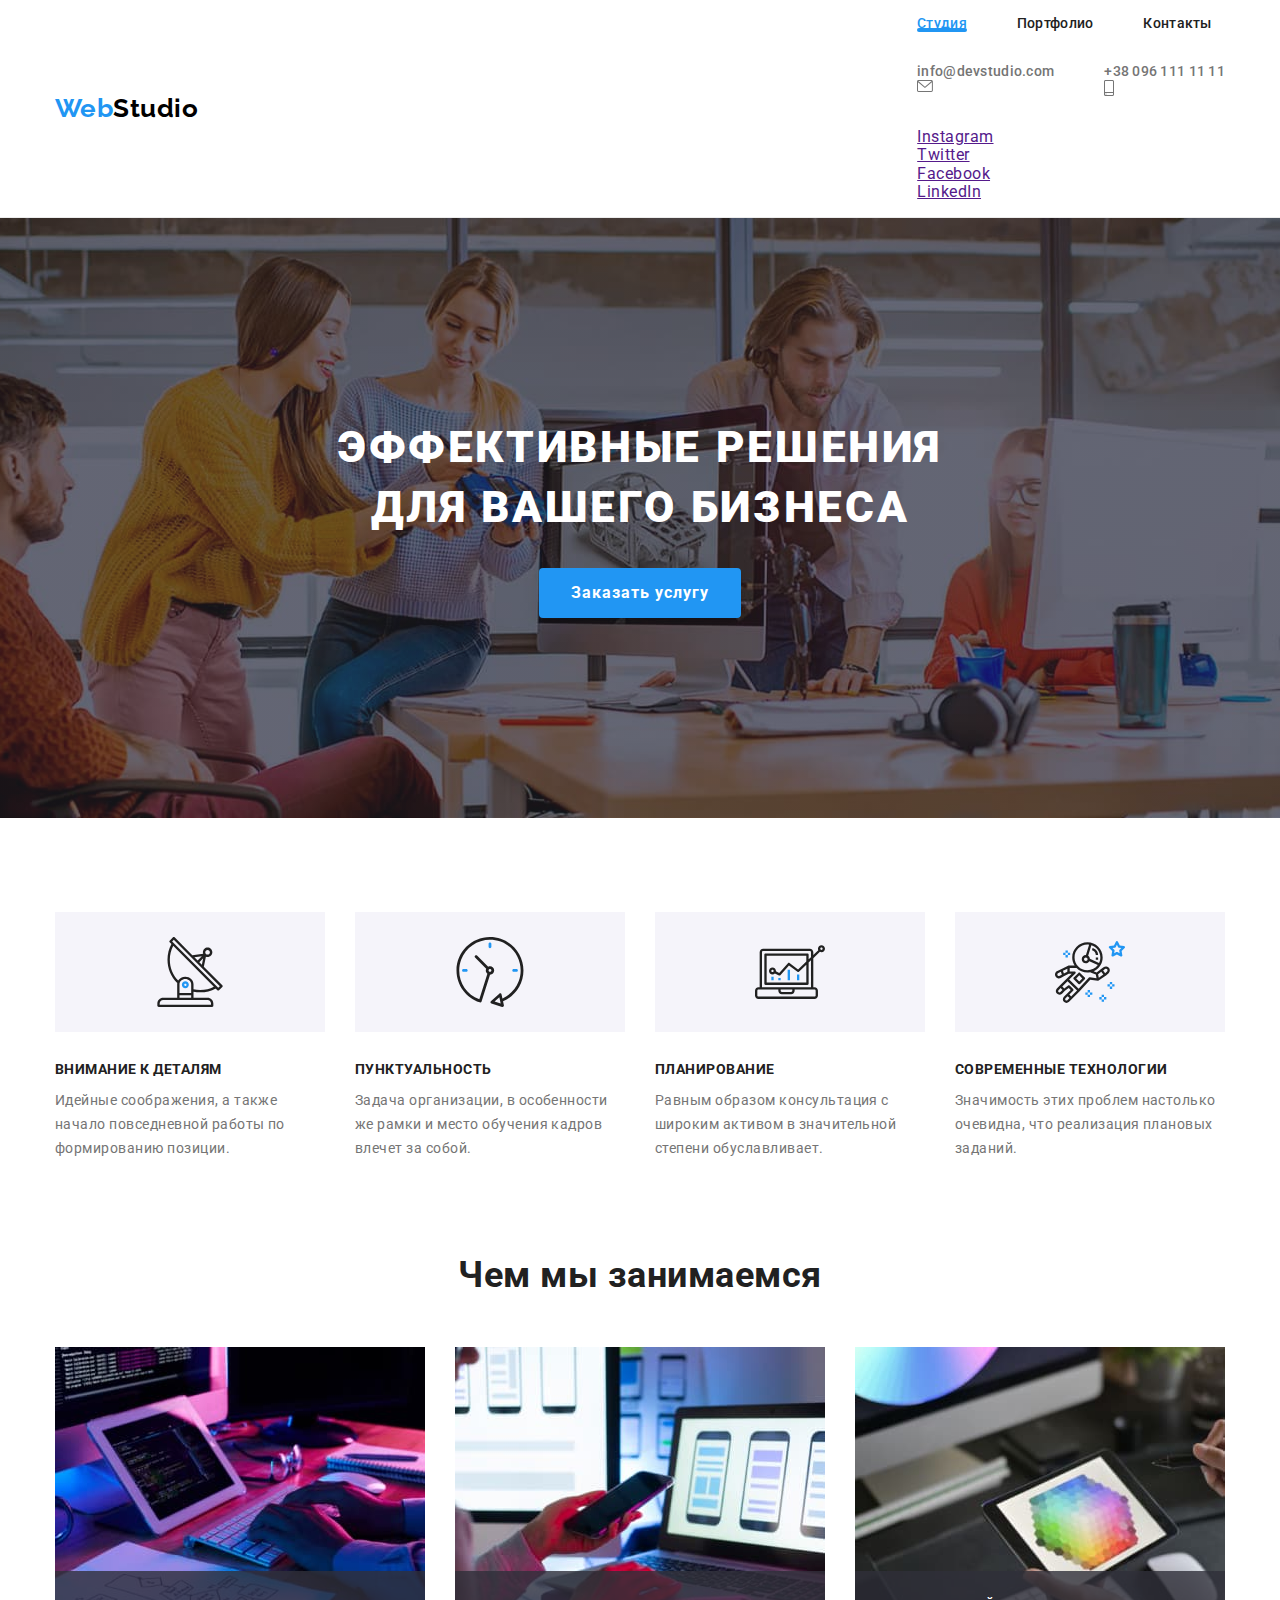
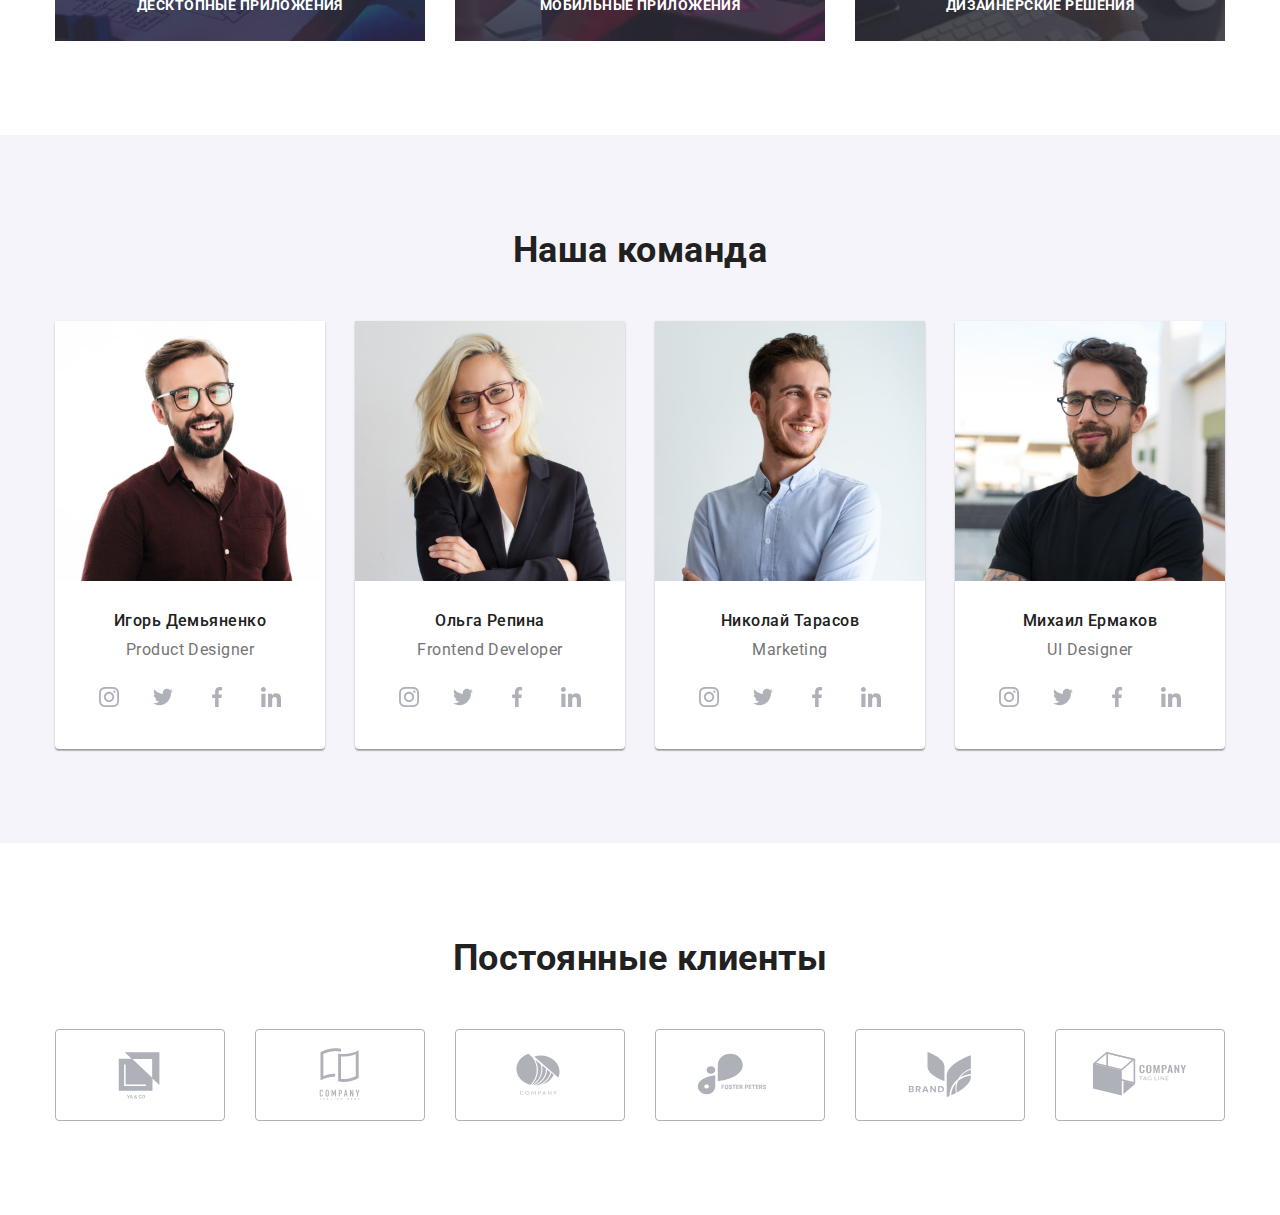
==== commit 9c467b67: "change mobile first" ====
--- a/index.html
+++ b/index.html
@@ -24,58 +24,91 @@
         <a href="./index.html" class="logo page-header__logo"
           ><span class="logo__accent">Web</span>Studio</a
         >
-        <button type="button" class="page-header__button">
-          <svg width="40" height="40">
-            <use href="./images/icons.svg/symbol-defs.svg#icon-menu"></use>
+        <button
+          type="button"
+          class="menu-button"
+          aria-expanded="false"
+          aria-controls="menu-container"
+          data-menu-button
+        >
+          <svg
+            width="24"
+            height="16"
+            aria-label="Переключатель мобильного меню"
+          >
             <use
-              href="./images/icons.svg/symbol-defs.svg#icon-close-button"
+              class="icon-menu"
+              href="./images/icons.svg/symbol-defs.svg#icon-menu"
+            ></use>
+            <use
+              class="icon-cross"
+              href="./images/icons.svg/symbol-defs.svg#icon-cross"
             ></use>
           </svg>
         </button>
-        <!-- nav -->
-        <nav class="nav">
-          <ul class="nav list">
-            <li class="nav__item">
-              <a href="./index.html" class="nav__link nav__link--current"
-                >Студия</a
+
+        <div class="menu-container" id="menu-container" data-menu>
+          <!-- nav -->
+          <nav class="nav">
+            <ul class="nav list">
+              <li class="nav__item">
+                <a href="./index.html" class="nav__link nav__link--current"
+                  >Студия</a
+                >
+              </li>
+              <li class="nav__item">
+                <a href="./portfolio.html" class="nav__link">Портфолио</a>
+              </li>
+              <li class="nav__item">
+                <a href="" class="nav__link">Контакты</a>
+              </li>
+            </ul>
+          </nav>
+          <!-- contacts -->
+          <ul class="contacts list">
+            <li class="contacts__item">
+              <a class="contacts__link" href="mailto:info@devstudio.com">
+                <svg class="contacts__icon" width="16" height="12">
+                  <use
+                    href="./images/icons.svg/symbol-defs.svg#icon-envelope"
+                  ></use>
+                </svg>
+                info@devstudio.com</a
               >
             </li>
-            <li class="nav__item">
-              <a href="./portfolio.html" class="nav__link">Портфолио</a>
-            </li>
-            <li class="nav__item"><a href="" class="nav__link">Контакты</a></li>
+            <li class="contacts__item">
+              <a class="contacts__link" href="tel:+38 096 111 11 11">
+                <svg class="contacts__icon" width="10" height="16">
+                  <use
+                    href="./images/icons.svg/symbol-defs.svg#icon-smartphone"
+                  ></use>
+                </svg>
+                +38 096 111 11 11</a
+              >
+            </li>
           </ul>
-        </nav>
-        <!-- contacts -->
-        <ul class="contacts list">
-          <li class="contacts__item">
-            <a class="contacts__link" href="mailto:info@devstudio.com">
-              <svg class="contacts__icon" width="16" height="12">
-                <use
-                  href="./images/icons.svg/symbol-defs.svg#icon-envelope"
-                ></use>
-              </svg>
-              info@devstudio.com</a
-            >
-          </li>
-          <li class="contacts__item">
-            <a class="contacts__link" href="tel:+38 096 111 11 11">
-              <svg class="contacts__icon" width="10" height="16">
-                <use
-                  href="./images/icons.svg/symbol-defs.svg#icon-smartphone"
-                ></use>
-              </svg>
-              +38 096 111 11 11</a
-            >
-          </li>
-        </ul>
+          <ul class="social-header list">
+            <li class="social-header__item">
+              <a href="" class="social-header__link link">Instagram</a>
+            </li>
+            <li class="social-header__item">
+              <a href="" class="social-header__link link">Twitter</a>
+            </li>
+            <li class="social-header__item">
+              <a href="" class="social-header__link link">Facebook</a>
+            </li>
+            <li class="social-header__item">
+              <a href="" class="social-header__link link">LinkedIn</a>
+            </li>
+          </ul>
+        </div>
       </div>
     </header>
 
     <!-- main -->
     <main>
       <!--hero-->
-      <!-- <div>
+      <div>
         <section class="hero">
           <div class="container">
             <h1 class="hero__title">Эффективные решения для вашего бизнеса</h1>
@@ -84,7 +117,7 @@
             </button>
           </div>
         </section>
-      </div> -->
+      </div>
 
       <!-- features-->
       <section class="section">
@@ -659,5 +692,6 @@
       </div>
     </div>
     <script src="./js/modal.js"></script>
+    <script src="./js/mobile-menu.js"></script>
   </body>
 </html>
--- a/css/main.min.css
+++ b/css/main.min.css
@@ -1 +1 @@
-:root{--primary-text-color: #757575;--title-text-color: #212121;--axent-color: #2196F3;--white-color: #FFFFFF;--logo-main-color: #000000;--primary-background-color: #FFFFFF;--secondary-background-color: #F5F4FA;--axent-background-color: #2F303A;--footer-contacts-color: rgba(255, 255, 255, 0.6);--header-border-color: #ECECEC;--cards-border-color: #EEEEEE;--icon-color: #AFB1B8;--timing-function: cubic-bezier(0.4, 0, 0.2, 1);--time-duration: 250ms}img{display:block;max-width:100%;height:auto;width:100%}.list{list-style:none}h1,h2,h3,h4,h5,h6,ul,p{margin:0;padding:0}body{font-family:roboto,sans-serif;background-color:var(--primary-background-color);color:var(--primary-text-color);letter-spacing:.03em}.visually-hidden{position:absolute;white-space:nowrap;width:1px;height:1px;overflow:hidden;border:0;padding:0;clip:rect(0 0 0 0);clip-path:inset(50%);margin:-1px}.container{margin:0 auto;padding:0 15px}@media screen and (min-width: 480px){.container{width:480px}}@media screen and (min-width: 768px){.container{width:768px}}@media screen and (min-width: 1200px){.container{width:1200px}}.soc-list{display:flex;justify-content:center;margin-top:16px}.soc-list__item{border-radius:50%;width:44px;height:44px}.soc-list__item:not(:last-child){margin-right:10px}.soc-list__link{display:flex;width:100%;height:100%;border-radius:50%;justify-content:center;align-items:center;transition:background-color var(--time-duration) var(--timing-function)}.soc-list__link:hover,.soc-list__link:focus{background-color:var(--axent-color)}.soc-list__icon{fill:var(--icon-color);transition:fill var(--time-duration) var(--timing-function)}.soc-list__link:hover .soc-list__icon,.soc-list__link:focus .soc-list__icon{fill:var(--white-color)}.page-header{border-bottom:1px solid var(--header-border-color)}.page-header__container{display:flex;align-items:center}.page-header__button{display:inline-flex;margin:0;padding:0;border:none;background-color:rgba(0,0,0,0)}.logo{font-family:raleway,sans-serif;color:var(--logo-main-color);font-weight:700;font-size:24px;line-height:1.17;text-decoration:none}@media screen and (min-width: 1200px){.logo{font-size:26px;line-height:1.19}}.page-header__logo{display:flex;margin-right:93px;padding-top:24px;padding-bottom:25px;width:145px}.logo__accent{color:var(--axent-color)}.nav{display:flex;position:relative}.nav__link{display:block;padding-top:32px;padding-bottom:32px;font-family:inherit;color:var(--title-text-color);font-weight:500;font-size:14px;line-height:1.14;letter-spacing:.02em;text-decoration:none;transition:color var(--time-duration) var(--timing-function)}.nav__link:hover,.nav__link:focus{color:var(--axent-color)}.nav__link--current{color:var(--axent-color)}.nav__link--current::after{content:"";position:absolute;display:block;bottom:0;width:100%;height:4px;background-color:var(--axent-color);border-radius:2px}.nav__item{position:relative}.nav__item:not(:last-child){margin-right:50px}.contacts{display:flex;margin-left:auto}.contacts__item:not(:last-child){margin-right:50px}.contacts__link{display:flex;padding-top:32px;padding-bottom:32px;font-family:inherit;color:var(--primary-text-color);font-weight:500;font-size:14px;line-height:1.14;letter-spacing:.02em;text-decoration:none;transition:color var(--time-duration) var(--timing-function)}.contacts__link:hover,.contacts__link:focus{color:var(--axent-color)}.contacts__icon{display:block;margin-right:10px;fill:currentColor}.hero{padding-top:200px;padding-bottom:200px;margin-left:auto;margin-right:auto;max-width:1600px;background-color:var(--axent-background-color);background-image:linear-gradient(rgba(47, 48, 58, 0.4), rgba(47, 48, 58, 0.4)),url("../images/Img17.jpg");background-repeat:no-repeat;background-position:center;background-size:cover;color:var(--white-color);text-align:center}.hero__title{margin-bottom:30px;margin-right:auto;margin-left:auto;max-width:696px;font-weight:900;font-size:44px;line-height:1.36;letter-spacing:.06em;text-transform:uppercase}.button{box-shadow:0px 4px 4px rgba(0,0,0,.15);border:none;border-radius:4px;background-color:var(--axent-color);color:inherit;font-family:inherit;font-weight:700;font-size:16px;line-height:1.88;letter-spacing:.06em;cursor:pointer}.hero__button{display:inline-block;padding:10px 32px;min-width:200px}.section{padding-top:60px;padding-bottom:60px}@media screen and (min-width: 1200px){.section{padding-top:94px;padding-bottom:94px}}.section__title{margin-bottom:50px;color:var(--title-text-color);font-weight:700;font-size:28px;line-height:1.18;text-align:center}@media screen and (min-width: 1200px){.section__title{font-size:36px;line-height:1.17}}.backdrop{position:fixed;top:0;left:0;width:100%;height:100%;background-color:rgba(0,0,0,.2);visibility:visible;opacity:1;transition:opacity var(--time-duration) var(--timing-function),visibility var(--time-duration) var(--timing-function)}.is-hidden{visibility:hidden;opacity:0;pointer-events:none}.modal{position:absolute;top:50%;left:50%;display:inline-block;justify-content:center;align-items:center;padding:40px;width:528px;min-height:581px;box-shadow:0px 1px 3px rgba(0,0,0,.12),0px 1px 1px rgba(0,0,0,.14),0px 2px 1px rgba(0,0,0,.2);border-radius:4px;background-color:var(--primary-background-color);transform:translate(-50%, -50%) scale(1) rotate(360deg);transition:transform var(--time-duration) var(--timing-function)}.backdrop.is-hidden .modal{transform:translate(-50%, -50%) scale(0) rotate(0)}.modal__title{text-align:center;font-style:normal;font-weight:700;font-size:20px;line-height:1.15;letter-spacing:.03em;margin-bottom:12px;color:var(--title-text-color)}.form-modal__field{display:block;text-align:left;margin-bottom:10px}.form-modal__label{display:block;margin-bottom:4px;font-style:normal;font-weight:400;font-size:12px;line-height:1.17;letter-spacing:.01em}.form-modal__icon{position:relative}.form-modal__input{width:100%;height:40px;padding:11px 12px;padding-left:42px;border:1px solid rgba(33,33,33,.2);border-radius:4px;outline:rgba(0,0,0,0);transition:border 250ms cubic-bezier(0.4, 0, 0.2, 1)}.form-modal__input:hover,.form-modal__input:focus{border-color:var(--axent-color)}.icon-input{display:inline-block;position:absolute;left:12px;top:50%;transform:translateY(-50%);transition:fill var(--axent-color)}.form-modal__input:hover+.icon-input,.form-modal__input:focus+.icon-input{fill:var(--axent-color)}.form-modal__comment{margin-bottom:0}.form-modal__textarea{display:flex;width:100%;height:120px;padding:12px 16px;border:1px solid rgba(33,33,33,.2);border-radius:4px;outline:rgba(0,0,0,0);font-style:normal;font-weight:400;font-size:14px;letter-spacing:.01em;resize:none}.form-modal__textarea:hover,.form-modal__textarea:focus{border-color:var(--axent-color)}.form-modal__textarea::placeholder{line-height:1.14;letter-spacing:.01em;color:rgba(117,117,117,.5)}.form-modal__field--last{display:flex;justify-content:center;align-items:center;margin-top:20px;margin-bottom:30px;cursor:pointer}.form-modal__checkbox{display:flex;justify-content:center;align-items:center;width:16px;height:15px;margin-right:8.38px;border:2px solid var(--title-text-color);border-radius:2px;transition:background-color var(--time-duration) var(--timing-function),border-color var(--time-duration) var(--timing-function)}.checkbox-input:checked+.form-modal__checkbox{background-color:var(--axent-color);border-color:var(--axent-color);background-image:url(../images/icon\ check.svg)}.form-modal__title{font-style:normal;font-weight:400;font-size:14px;line-height:1.71;letter-spacing:.03em}.form-modal__link{color:var(--axent-color)}.form-modal__button{display:flex;justify-content:center;align-items:center;min-width:200px;padding:10px 55px 10px 56px;margin-left:auto;margin-right:auto;color:var(--white-color)}.form-modal__button:hover,.form-modal__button:focus{background-color:#188ce8}.close-button{position:absolute;top:14px;right:12px;width:30px;height:30px;background-color:rgba(0,0,0,0);border:1px solid rgba(0,0,0,.1);border-radius:50%;transition:color var(--time-duration) var(--timing-function)}.close-button-icon{position:absolute;top:50%;left:50%;transform:translate(-50%, -50%);fill:currentColor}.close-button-icon:hover,.close-button-icon:focus{color:var(--axent-color)}@media screen and (min-width: 768px){.feature-list{display:flex;flex-wrap:wrap;margin:-15px}}@media screen and (max-width: 480px){.feature-list__item{max-width:450px}}@media screen and (max-width: 767px){.feature-list__item:not(:last-child){margin-bottom:30px}}@media screen and (min-width: 768px){.feature-list__item{flex-basis:calc((100% - 60px)/2);margin:15px}}@media screen and (min-width: 1200px){.feature-list__item{flex-basis:calc((100% - 120px)/4)}}.feature-list__thumb{display:flex;margin-bottom:30px;height:120px;background:var(--secondary-background-color);justify-content:center;align-items:center}.feature-list__icon{border-radius:4px}.feature-list__title{margin-bottom:10px;color:var(--title-text-color);font-weight:700;font-size:14px;line-height:1.14;text-transform:uppercase}.feature-list__text{font-size:14px;line-height:1.72}.section__worktype{padding-top:0}@media screen and (max-width: 1199px){.section__worktype{display:none}}.worktype-list{display:flex}.worktype-list__item{position:relative;width:370px}.worktype-list__item:not(:last-child){margin-right:30px}.worktype-list__thumb{position:absolute;bottom:0;width:100%;height:70px;display:flex;justify-content:center;align-items:center;background-color:rgba(47,48,58,.8)}.worktype-list__text{font-weight:700;font-size:14px;line-height:1.14;letter-spacing:.03em;text-transform:uppercase;color:var(--white-color)}.section__team{background-color:var(--secondary-background-color);font-size:16px;line-height:1.19;text-align:center}@media screen and (min-width: 768px){.team-list{display:flex;flex-wrap:wrap;margin:-15px}}.team-list__item{background-color:var(--primary-background-color);box-shadow:0px 1px 3px rgba(0,0,0,.12),0px 1px 1px rgba(0,0,0,.14),0px 2px 1px rgba(0,0,0,.2);border-radius:0px 0px 4px 4px}@media screen and (max-width: 767px){.team-list__item:not(:last-child){margin-bottom:30px}}@media screen and (min-width: 768px){.team-list__item{flex-basis:calc((100% - 60px)/2);margin:15px}}@media screen and (min-width: 1200px){.team-list__item{flex-basis:calc((100% - 120px)/4)}}.team-list__text{padding-top:30px;padding-bottom:30px}.team-list__names{margin-bottom:10px;color:var(--title-text-color);font-weight:500;font-size:16px}.clients-list{display:flex;flex-wrap:wrap;margin:-15px}.clients-list__item{height:92px;border:1px solid var(--icon-color);border-radius:4px;transition:border var(--time-duration) var(--timing-function)}.clients-list__item:hover,.clients-list__item:focus{border:1px solid var(--axent-color)}@media screen and (max-width: 480px){.clients-list__item{max-width:450px}}@media screen and (max-width: 767px){.clients-list__item{flex-basis:calc((100% - 60px)/2);margin:15px}}@media screen and (min-width: 768px){.clients-list__item{flex-basis:calc((100% - 90px)/3);margin:15px}}@media screen and (min-width: 1200px){.clients-list__item{flex-basis:calc((100% - 180px)/6)}}.clients-list__link{display:flex;width:100%;height:100%;justify-content:center;align-items:center;transition:background-color var(--time-duration) var(--timing-function)}.clients-list__link:hover,.clients-list__link:focus{background-color:var(--white-color)}.clients-list__icon{fill:var(--icon-color);transition:fill var(--time-duration) var(--timing-function)}.clients-list__link:hover .clients-list__icon,.clients-list__link:focus .clients-list__icon{fill:var(--axent-color)}.page-footer{padding-top:60px;padding-bottom:60px;background-color:var(--axent-background-color)}.page-footer__container{display:flex;align-items:baseline}.footer-content{max-width:376px;max-height:112px;margin-right:70px}.footer-content__logo{display:inline-block;margin-bottom:20px;color:var(--white-color)}.adress-list__item:not(:last-child){margin-bottom:9px}.adress-list__link{display:inline-block;color:var(--footer-contacts-color);font-style:normal;font-size:14px;line-height:1.71;text-decoration:none;transition:color var(--time-duration) var(--timing-function)}.adress-list__link:hover,.adress-list__link:focus{color:var(--axent-color)}.adress-list__link--white{color:var(--white-color)}.footer-soc{margin-right:93px}.footer-soc-title{margin-bottom:20px;color:var(--white-color);font-weight:700;font-size:14px;line-height:1.14;text-transform:uppercase}.soc-list__link--white{color:var(--white-color);background-color:rgba(255,255,255,.1)}.footer-soc__icon{fill:var(--white-color);transition:fill var(--time-duration) var(--timing-function)}.subscribe-form{display:flex;align-items:flex-end;margin:0;width:570px}.subscribe-form__label{display:flex;margin-bottom:20px;color:var(--white-color);font-style:normal;font-weight:700;font-size:14px;line-height:1.14;text-transform:uppercase;letter-spacing:.03em}.subscribe-form__input{background-color:rgba(0,0,0,0);color:rgba(255,255,255,.6);margin-right:12px;padding-left:16px;width:358px;height:50px;font-style:normal;font-weight:400;font-size:16px;line-height:1.25;letter-spacing:.03em;border:1px solid rgba(255,255,255,.3);border-radius:4px}.subscribe-form__button{display:flex;padding:10px 28px 10px 29px;margin:0;width:200px;height:50px;align-items:center;color:var(--white-color)}.subscribe-form__icon{fill:var(--white-color);margin-left:10px}.filter-list{display:flex;flex-wrap:wrap;margin-bottom:40px;margin-top:-15px}@media screen and (min-width: 768px){.filter-list{justify-content:center}}.filter-list__item:not(:last-child){margin-right:8px}@media screen and (max-width: 767px){.filter-list__item{margin-top:15px}}.filter-list__button{display:inline-block;border-radius:4px;border:0;padding:6px 22px;min-width:73px;color:var(--title-text-color);background-color:var(--secondary-background-color);font-family:inherit;font-weight:500;font-size:16px;line-height:1.62;text-align:center;cursor:pointer;transition:color var(--time-duration) var(--timing-function),background-color var(--time-duration) var(--timing-function),shadow var(--time-duration) var(--timing-function)}.filter-list__button:hover,.filter-list__button:focus{box-shadow:0px 3px 1px rgba(0,0,0,.1),0px 1px 2px rgba(0,0,0,.08),0px 2px 2px rgba(0,0,0,.12);color:var(--white-color);background-color:var(--axent-color)}@media screen and (min-width: 768px){.works-list{display:flex;flex-wrap:wrap;margin:-15px}}.works-list__item{transition:box-shadow var(--time-duration) var(--timing-function),transform var(--time-duration) var(--timing-function)}.works-list__item:nth-child(3n){margin-right:0}.works-list__item:nth-last-child(-n+3){margin-bottom:0}.works-list__item:hover,.works-list__item:focus{box-shadow:0px 1px 1px rgba(0,0,0,.12),0px 4px 4px rgba(0,0,0,.06),1px 4px 6px rgba(0,0,0,.16)}@media screen and (max-width: 480px){.works-list__item{max-width:450px}}@media screen and (max-width: 767px){.works-list__item:not(:last-child){margin-bottom:30px}}@media screen and (min-width: 768px){.works-list__item{flex-basis:calc((100% - 60px)/2);margin:15px}}@media screen and (min-width: 1200px){.works-list__item{flex-basis:calc((100% - 90px)/3)}}.works-list__link{display:block;text-decoration:none}.works-list__thumb{position:relative;overflow:hidden}.works-list__top-text{position:absolute;top:0;padding:63px 24px;width:100%;height:100%;font-weight:400;font-size:18px;line-height:1.56;letter-spacing:.03em;color:var(--white-color);background-color:rgba(33,150,243,.9);transform:translateY(100%);transition:transform 250ms cubic-bezier(0.4, 0, 0.2, 1)}.works-list__item:hover .works-list__top-text,.works-list__item:focus .works-list__top-text{transform:translateY(0)}.works-list__title{padding:20px 24px;border:1px solid var(--cards-border-color);border-top:0}.works-list__client{margin-bottom:4px;color:var(--title-text-color);font-weight:700;font-size:18px;line-height:2;letter-spacing:.06em}.works-list__category{color:var(--primary-text-color);font-size:16px;line-height:1.88}/*# sourceMappingURL=main.min.css.map */+:root{--primary-text-color: #757575;--title-text-color: #212121;--axent-color: #2196F3;--white-color: #FFFFFF;--logo-main-color: #000000;--primary-background-color: #FFFFFF;--secondary-background-color: #F5F4FA;--axent-background-color: #2F303A;--footer-contacts-color: rgba(255, 255, 255, 0.6);--header-border-color: #ECECEC;--cards-border-color: #EEEEEE;--icon-color: #AFB1B8;--timing-function: cubic-bezier(0.4, 0, 0.2, 1);--time-duration: 250ms}img{display:block;max-width:100%;height:auto;width:100%}.list{list-style:none}h1,h2,h3,h4,h5,h6,ul,p{margin:0;padding:0}body{font-family:roboto,sans-serif;background-color:var(--primary-background-color);color:var(--primary-text-color);letter-spacing:.03em}body.modal-open{overflow:hidden}.visually-hidden{position:absolute;white-space:nowrap;width:1px;height:1px;overflow:hidden;border:0;padding:0;clip:rect(0 0 0 0);clip-path:inset(50%);margin:-1px}.container{margin:0 auto;padding:0 15px}@media screen and (min-width: 480px){.container{width:480px}}@media screen and (min-width: 768px){.container{width:768px}}@media screen and (min-width: 1200px){.container{width:1200px}}.soc-list{display:flex;justify-content:center;margin-top:16px}.soc-list__item{border-radius:50%;width:44px;height:44px}.soc-list__item:not(:last-child){margin-right:10px}.soc-list__link{display:flex;width:100%;height:100%;border-radius:50%;justify-content:center;align-items:center;transition:background-color var(--time-duration) var(--timing-function)}.soc-list__link:hover,.soc-list__link:focus{background-color:var(--axent-color)}.soc-list__icon{fill:var(--icon-color);transition:fill var(--time-duration) var(--timing-function)}.soc-list__link:hover .soc-list__icon,.soc-list__link:focus .soc-list__icon{fill:var(--white-color)}.page-header{position:relative;border-bottom:1px solid var(--header-border-color);padding-top:16px;padding-bottom:16px}.page-header__container{position:relative;display:flex;align-items:center;justify-content:space-between}.menu-button{display:inline-flex;margin:0;padding:0;border:none;background-color:rgba(0,0,0,0);transition:fill 3000ms var(--timing-function)}.menu-button :hover,.menu-button :focus{fill:var(--axent-color)}@media screen and (min-width: 768px){.menu-button{display:none}}.menu-button .icon-cross{display:none}.menu-button.is-open .icon-cross{display:block}.menu-button.is-open .icon-menu{display:none}.menu-container{background-color:var(--white-color)}.menu-container.is-open{display:block}@media screen and (max-width: 767px){.menu-container{display:none;position:absolute;top:100%;left:0;width:100%;height:100vh;padding:48px 40px;transform:translateX(0)}}.logo{font-family:raleway,sans-serif;color:var(--logo-main-color);font-weight:700;font-size:24px;line-height:1.17;text-decoration:none}@media screen and (min-width: 1200px){.logo{font-size:26px;line-height:1.19}}.page-header__logo{display:flex;margin-right:93px;padding-top:24px;padding-bottom:25px;width:145px}.logo__accent{color:var(--axent-color)}@media screen and (min-width: 768px){.nav{display:flex;position:relative}}@media screen and (max-width: 768px){.nav{margin-bottom:302px}}.nav__link{display:block;font-family:inherit;color:var(--title-text-color);font-weight:500;font-size:40px;line-height:1.18;letter-spacing:.02em;text-decoration:none;transition:color var(--time-duration) var(--timing-function)}.nav__link:hover,.nav__link:focus{color:var(--axent-color)}@media screen and (min-width: 768px){.nav__link{font-size:14px;line-height:1.14}}.nav__link--current{color:var(--axent-color)}@media screen and (min-width: 768px){.nav__link--current::after{content:"";position:absolute;display:block;bottom:0;width:100%;height:4px;background-color:var(--axent-color);border-radius:2px}}.nav__item{position:relative}@media screen and (max-width: 767px){.nav__item:not(:last-child){padding-bottom:32px}}@media screen and (min-width: 768px){.nav__item:not(:last-child){margin-right:50px}}@media screen and (min-width: 1200px){.contacts{display:flex;margin-left:auto}}@media screen and (min-width: 1200px){.contacts__item:not(:last-child){margin-right:50px}}.contacts__link{display:flex;flex-direction:column-reverse;font-family:inherit;color:var(--primary-text-color);font-weight:500;font-size:34px;line-height:1.18;letter-spacing:.02em;text-decoration:none;transition:color var(--time-duration) var(--timing-function)}.contacts__link:hover,.contacts__link:focus{color:var(--axent-color)}@media screen and (min-width: 768px){.contacts__link{padding-top:21px;padding-bottom:21px;font-size:12px;line-height:1.17}}@media screen and (min-width: 1200px){.contacts__link{padding-top:32px;padding-bottom:32px;font-size:14px;line-height:1.14}}.contacts__icon{display:block;margin-right:10px;fill:currentColor}.hero{padding-top:200px;padding-bottom:200px;margin-left:auto;margin-right:auto;max-width:1600px;background-color:var(--axent-background-color);background-image:linear-gradient(rgba(47, 48, 58, 0.4), rgba(47, 48, 58, 0.4)),url("../images/Img17.jpg");background-repeat:no-repeat;background-position:center;background-size:cover;color:var(--white-color);text-align:center}.hero__title{margin-bottom:30px;margin-right:auto;margin-left:auto;max-width:696px;font-weight:900;font-size:44px;line-height:1.36;letter-spacing:.06em;text-transform:uppercase}.button{box-shadow:0px 4px 4px rgba(0,0,0,.15);border:none;border-radius:4px;background-color:var(--axent-color);color:inherit;font-family:inherit;font-weight:700;font-size:16px;line-height:1.88;letter-spacing:.06em;cursor:pointer}.hero__button{display:inline-block;padding:10px 32px;min-width:200px}.section{padding-top:60px;padding-bottom:60px}@media screen and (min-width: 1200px){.section{padding-top:94px;padding-bottom:94px}}.section__title{margin-bottom:50px;color:var(--title-text-color);font-weight:700;font-size:28px;line-height:1.18;text-align:center}@media screen and (min-width: 1200px){.section__title{font-size:36px;line-height:1.17}}.backdrop{position:fixed;top:0;left:0;width:100%;height:100%;background-color:rgba(0,0,0,.2);visibility:visible;opacity:1;transition:opacity var(--time-duration) var(--timing-function),visibility var(--time-duration) var(--timing-function);overflow-y:scroll}.is-hidden{visibility:hidden;opacity:0;pointer-events:none}.modal{display:inline-block;justify-content:center;align-items:center;padding:40px;width:450px;min-height:609px;position:absolute;top:50%;left:50%;transform:translate(-50%, -50%) scale(1) rotate(360deg);box-shadow:0px 1px 3px rgba(0,0,0,.12),0px 1px 1px rgba(0,0,0,.14),0px 2px 1px rgba(0,0,0,.2);border-radius:4px;background-color:var(--primary-background-color);transition:transform var(--time-duration) var(--timing-function)}.backdrop.is-hidden .modal{transform:translate(-50%, -50%) scale(0) rotate(0)}@media screen and (min-width: 1200px){.modal{width:528px;min-height:581px}}.modal__title{text-align:center;font-style:normal;font-weight:700;font-size:20px;line-height:1.15;letter-spacing:.03em;margin-bottom:12px;color:var(--title-text-color)}.form-modal__field{display:block;text-align:left;margin-bottom:10px}.form-modal__label{display:block;margin-bottom:4px;font-style:normal;font-weight:400;font-size:12px;line-height:1.17;letter-spacing:.01em}.form-modal__icon{position:relative}.form-modal__input{width:100%;height:40px;padding:11px 12px;padding-left:42px;border:1px solid rgba(33,33,33,.2);border-radius:4px;outline:rgba(0,0,0,0);transition:border 250ms cubic-bezier(0.4, 0, 0.2, 1)}.form-modal__input:hover,.form-modal__input:focus{border-color:var(--axent-color)}.icon-input{display:inline-block;position:absolute;left:12px;top:50%;transform:translateY(-50%);transition:fill var(--axent-color)}.form-modal__input:hover+.icon-input,.form-modal__input:focus+.icon-input{fill:var(--axent-color)}.form-modal__comment{margin-bottom:0}.form-modal__textarea{display:flex;width:100%;height:120px;padding:12px 16px;border:1px solid rgba(33,33,33,.2);border-radius:4px;outline:rgba(0,0,0,0);font-style:normal;font-weight:400;font-size:14px;letter-spacing:.01em;resize:none}.form-modal__textarea:hover,.form-modal__textarea:focus{border-color:var(--axent-color)}.form-modal__textarea::placeholder{line-height:1.14;letter-spacing:.01em;color:rgba(117,117,117,.5)}.form-modal__field--last{display:flex;justify-content:center;align-items:center;margin-top:20px;margin-bottom:30px;cursor:pointer}.form-modal__checkbox{display:flex;justify-content:center;align-items:center;width:16px;height:15px;margin-right:8.38px;border:2px solid var(--title-text-color);border-radius:2px;transition:background-color var(--time-duration) var(--timing-function),border-color var(--time-duration) var(--timing-function)}.checkbox-input:checked+.form-modal__checkbox{background-color:var(--axent-color);border-color:var(--axent-color);background-image:url(../images/icon\ check.svg)}.form-modal__title{font-style:normal;font-weight:400;font-size:14px;line-height:1.71;letter-spacing:.03em}.form-modal__link{color:var(--axent-color)}.form-modal__button{display:flex;justify-content:center;align-items:center;min-width:200px;padding:10px 55px 10px 56px;margin-left:auto;margin-right:auto;color:var(--white-color)}.form-modal__button:hover,.form-modal__button:focus{background-color:#188ce8}.close-button{position:absolute;top:14px;right:12px;width:30px;height:30px;background-color:rgba(0,0,0,0);border:1px solid rgba(0,0,0,.1);border-radius:50%;transition:color var(--time-duration) var(--timing-function)}.close-button-icon{position:absolute;top:50%;left:50%;transform:translate(-50%, -50%);fill:currentColor}.close-button-icon:hover,.close-button-icon:focus{color:var(--axent-color)}@media screen and (min-width: 768px){.feature-list{display:flex;flex-wrap:wrap;margin:-15px}}@media screen and (max-width: 480px){.feature-list__item{max-width:450px}}@media screen and (max-width: 767px){.feature-list__item:not(:last-child){margin-bottom:30px}}@media screen and (min-width: 768px){.feature-list__item{flex-basis:calc((100% - 60px)/2);margin:15px}}@media screen and (min-width: 1200px){.feature-list__item{flex-basis:calc((100% - 120px)/4)}}.feature-list__thumb{display:flex;margin-bottom:30px;height:120px;background:var(--secondary-background-color);justify-content:center;align-items:center}.feature-list__icon{border-radius:4px}.feature-list__title{margin-bottom:10px;color:var(--title-text-color);font-weight:700;font-size:14px;line-height:1.14;text-transform:uppercase}.feature-list__text{font-size:14px;line-height:1.72}.section__worktype{padding-top:0}@media screen and (max-width: 1199px){.section__worktype{display:none}}.worktype-list{display:flex}.worktype-list__item{position:relative;width:370px}.worktype-list__item:not(:last-child){margin-right:30px}.worktype-list__thumb{position:absolute;bottom:0;width:100%;height:70px;display:flex;justify-content:center;align-items:center;background-color:rgba(47,48,58,.8)}.worktype-list__text{font-weight:700;font-size:14px;line-height:1.14;letter-spacing:.03em;text-transform:uppercase;color:var(--white-color)}.section__team{background-color:var(--secondary-background-color);font-size:16px;line-height:1.19;text-align:center}@media screen and (min-width: 768px){.team-list{display:flex;flex-wrap:wrap;margin:-15px}}.team-list__item{background-color:var(--primary-background-color);box-shadow:0px 1px 3px rgba(0,0,0,.12),0px 1px 1px rgba(0,0,0,.14),0px 2px 1px rgba(0,0,0,.2);border-radius:0px 0px 4px 4px}@media screen and (max-width: 767px){.team-list__item:not(:last-child){margin-bottom:30px}}@media screen and (min-width: 768px){.team-list__item{flex-basis:calc((100% - 60px)/2);margin:15px}}@media screen and (min-width: 1200px){.team-list__item{flex-basis:calc((100% - 120px)/4)}}.team-list__text{padding-top:30px;padding-bottom:30px}.team-list__names{margin-bottom:10px;color:var(--title-text-color);font-weight:500;font-size:16px}.clients-list{display:flex;flex-wrap:wrap;margin:-15px}.clients-list__item{height:92px;border:1px solid var(--icon-color);border-radius:4px;transition:border var(--time-duration) var(--timing-function)}.clients-list__item:hover,.clients-list__item:focus{border:1px solid var(--axent-color)}@media screen and (max-width: 480px){.clients-list__item{max-width:450px}}@media screen and (max-width: 767px){.clients-list__item{flex-basis:calc((100% - 60px)/2);margin:15px}}@media screen and (min-width: 768px){.clients-list__item{flex-basis:calc((100% - 90px)/3);margin:15px}}@media screen and (min-width: 1200px){.clients-list__item{flex-basis:calc((100% - 180px)/6)}}.clients-list__link{display:flex;width:100%;height:100%;justify-content:center;align-items:center;transition:background-color var(--time-duration) var(--timing-function)}.clients-list__link:hover,.clients-list__link:focus{background-color:var(--white-color)}.clients-list__icon{fill:var(--icon-color);transition:fill var(--time-duration) var(--timing-function)}.clients-list__link:hover .clients-list__icon,.clients-list__link:focus .clients-list__icon{fill:var(--axent-color)}.page-footer{padding-top:60px;padding-bottom:60px;background-color:var(--axent-background-color)}.page-footer__container{display:flex;align-items:baseline}.footer-content{max-width:376px;max-height:112px;margin-right:70px}.footer-content__logo{display:inline-block;margin-bottom:20px;color:var(--white-color)}.adress-list__item:not(:last-child){margin-bottom:9px}.adress-list__link{display:inline-block;color:var(--footer-contacts-color);font-style:normal;font-size:14px;line-height:1.71;text-decoration:none;transition:color var(--time-duration) var(--timing-function)}.adress-list__link:hover,.adress-list__link:focus{color:var(--axent-color)}.adress-list__link--white{color:var(--white-color)}.footer-soc{margin-right:93px}.footer-soc-title{margin-bottom:20px;color:var(--white-color);font-weight:700;font-size:14px;line-height:1.14;text-transform:uppercase}.soc-list__link--white{color:var(--white-color);background-color:rgba(255,255,255,.1)}.footer-soc__icon{fill:var(--white-color);transition:fill var(--time-duration) var(--timing-function)}.subscribe-form{display:flex;align-items:flex-end;margin:0;width:570px}.subscribe-form__label{display:flex;margin-bottom:20px;color:var(--white-color);font-style:normal;font-weight:700;font-size:14px;line-height:1.14;text-transform:uppercase;letter-spacing:.03em}.subscribe-form__input{background-color:rgba(0,0,0,0);color:rgba(255,255,255,.6);margin-right:12px;padding-left:16px;width:358px;height:50px;font-style:normal;font-weight:400;font-size:16px;line-height:1.25;letter-spacing:.03em;border:1px solid rgba(255,255,255,.3);border-radius:4px}.subscribe-form__button{display:flex;padding:10px 28px 10px 29px;margin:0;width:200px;height:50px;align-items:center;color:var(--white-color)}.subscribe-form__icon{fill:var(--white-color);margin-left:10px}.filter-list{display:flex;flex-wrap:wrap;margin-bottom:40px;margin-top:-15px}@media screen and (min-width: 768px){.filter-list{justify-content:center}}.filter-list__item:not(:last-child){margin-right:8px}@media screen and (max-width: 767px){.filter-list__item{margin-top:15px}}.filter-list__button{display:inline-block;border-radius:4px;border:0;padding:6px 22px;min-width:73px;color:var(--title-text-color);background-color:var(--secondary-background-color);font-family:inherit;font-weight:500;font-size:16px;line-height:1.62;text-align:center;cursor:pointer;transition:color var(--time-duration) var(--timing-function),background-color var(--time-duration) var(--timing-function),shadow var(--time-duration) var(--timing-function)}.filter-list__button:hover,.filter-list__button:focus{box-shadow:0px 3px 1px rgba(0,0,0,.1),0px 1px 2px rgba(0,0,0,.08),0px 2px 2px rgba(0,0,0,.12);color:var(--white-color);background-color:var(--axent-color)}@media screen and (min-width: 768px){.works-list{display:flex;flex-wrap:wrap;margin:-15px}}.works-list__item{transition:box-shadow var(--time-duration) var(--timing-function),transform var(--time-duration) var(--timing-function)}.works-list__item:nth-child(3n){margin-right:0}.works-list__item:nth-last-child(-n+3){margin-bottom:0}.works-list__item:hover,.works-list__item:focus{box-shadow:0px 1px 1px rgba(0,0,0,.12),0px 4px 4px rgba(0,0,0,.06),1px 4px 6px rgba(0,0,0,.16)}@media screen and (max-width: 480px){.works-list__item{max-width:450px}}@media screen and (max-width: 767px){.works-list__item:not(:last-child){margin-bottom:30px}}@media screen and (min-width: 768px){.works-list__item{flex-basis:calc((100% - 60px)/2);margin:15px}}@media screen and (min-width: 1200px){.works-list__item{flex-basis:calc((100% - 90px)/3)}}.works-list__link{display:block;text-decoration:none}.works-list__thumb{position:relative;overflow:hidden}.works-list__top-text{position:absolute;top:0;padding:63px 24px;width:100%;height:100%;font-weight:400;font-size:18px;line-height:1.56;letter-spacing:.03em;color:var(--white-color);background-color:rgba(33,150,243,.9);transform:translateY(100%);transition:transform 250ms cubic-bezier(0.4, 0, 0.2, 1)}.works-list__item:hover .works-list__top-text,.works-list__item:focus .works-list__top-text{transform:translateY(0)}.works-list__title{padding:20px 24px;border:1px solid var(--cards-border-color);border-top:0}.works-list__client{margin-bottom:4px;color:var(--title-text-color);font-weight:700;font-size:18px;line-height:2;letter-spacing:.06em}.works-list__category{color:var(--primary-text-color);font-size:16px;line-height:1.88}/*# sourceMappingURL=main.min.css.map */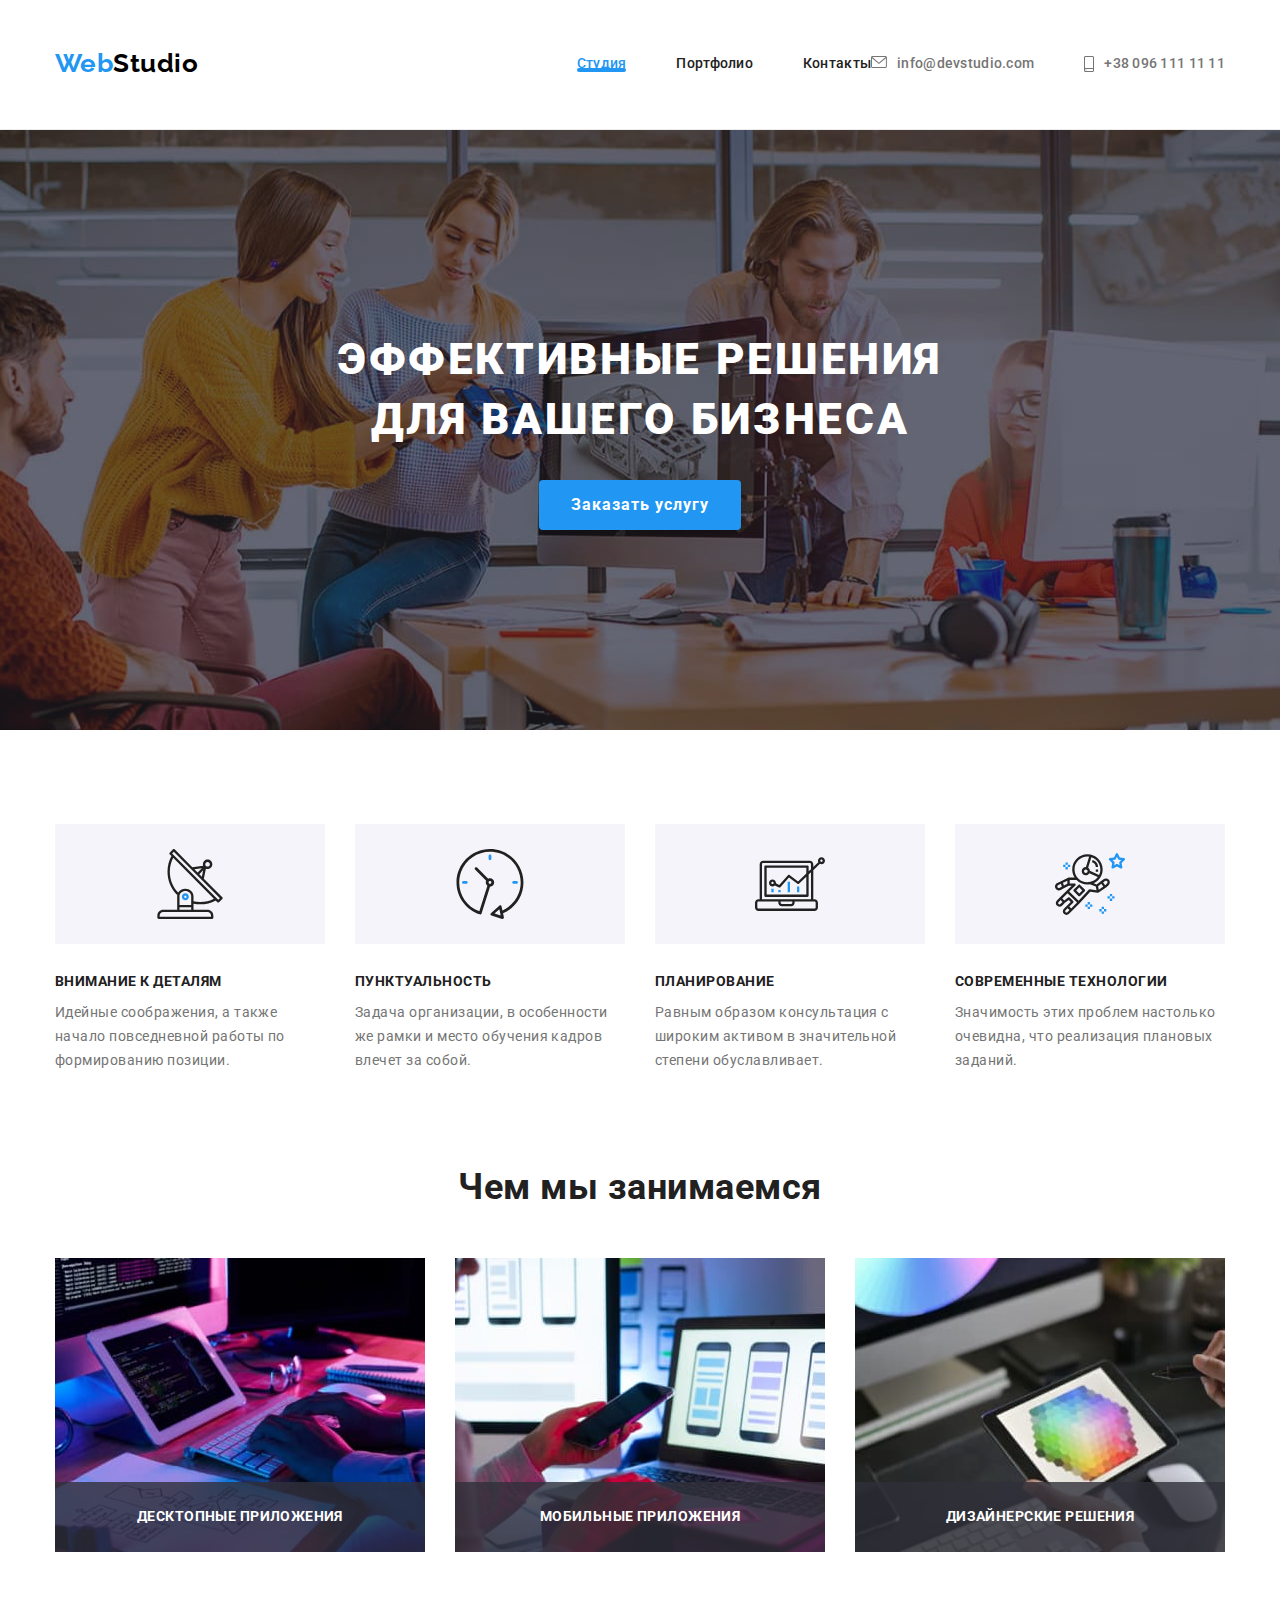
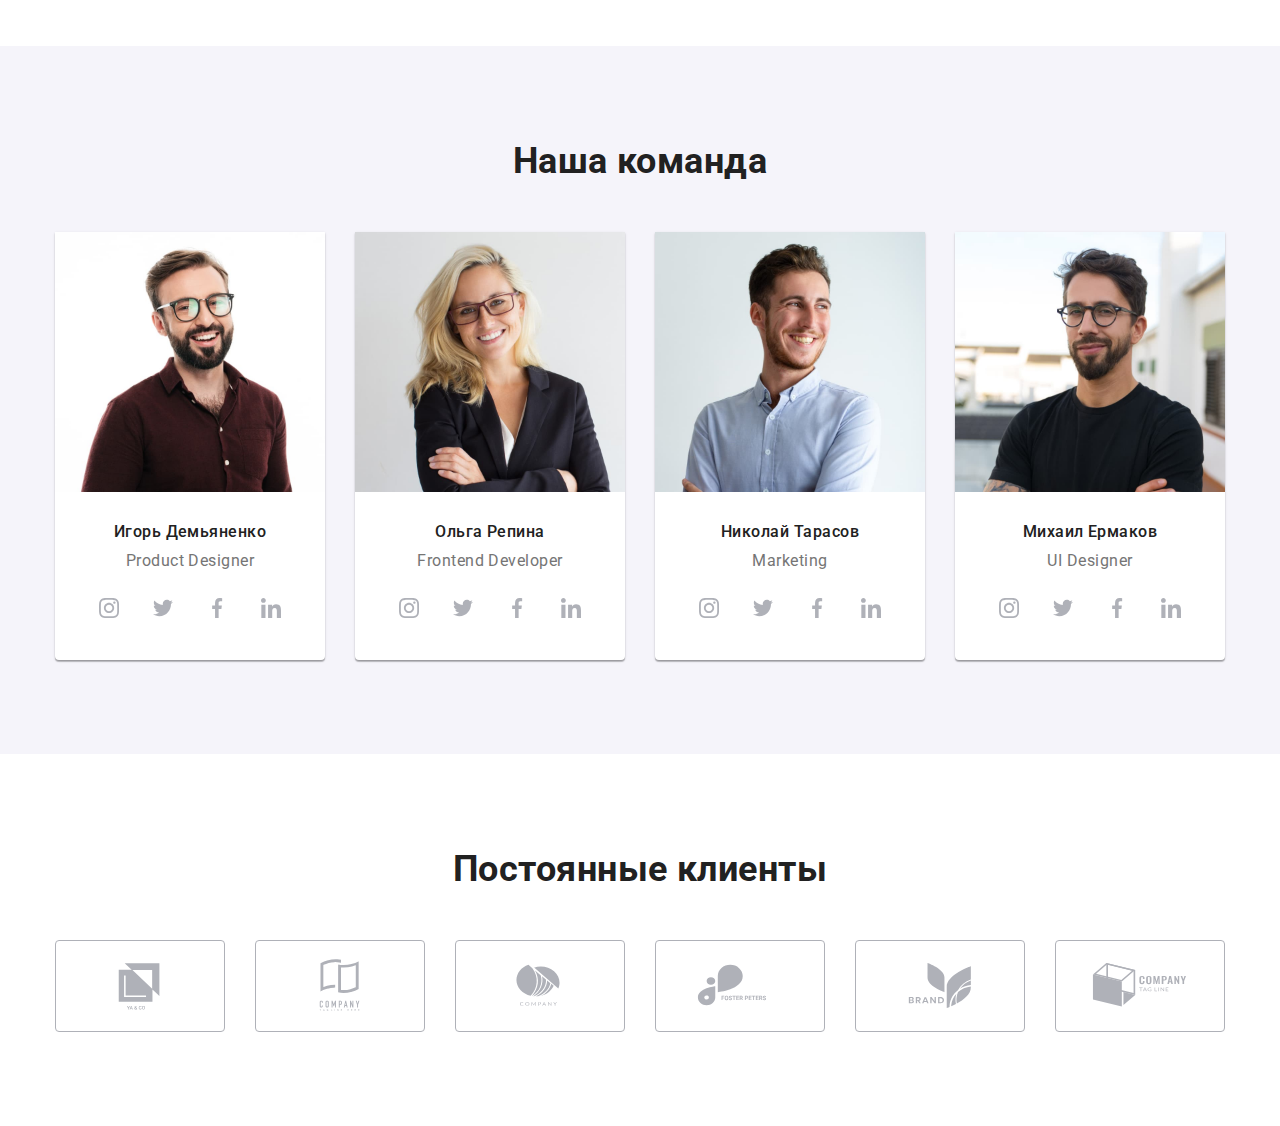
==== commit ae14b390: "change scss" ====
--- a/index.html
+++ b/index.html
@@ -67,7 +67,10 @@
           <!-- contacts -->
           <ul class="contacts list">
             <li class="contacts__item">
-              <a class="contacts__link" href="mailto:info@devstudio.com">
+              <a
+                class="contacts__link contacts__mail"
+                href="mailto:info@devstudio.com"
+              >
                 <svg class="contacts__icon" width="16" height="12">
                   <use
                     href="./images/icons.svg/symbol-defs.svg#icon-envelope"
@@ -77,7 +80,10 @@
               >
             </li>
             <li class="contacts__item">
-              <a class="contacts__link" href="tel:+38 096 111 11 11">
+              <a
+                class="contacts__link contacts__phone"
+                href="tel:+38 096 111 11 11"
+              >
                 <svg class="contacts__icon" width="10" height="16">
                   <use
                     href="./images/icons.svg/symbol-defs.svg#icon-smartphone"
@@ -87,6 +93,7 @@
               >
             </li>
           </ul>
+          <!-- social-header -->
           <ul class="social-header list">
             <li class="social-header__item">
               <a href="" class="social-header__link link">Instagram</a>
--- a/css/main.min.css
+++ b/css/main.min.css
@@ -1 +1 @@
-:root{--primary-text-color: #757575;--title-text-color: #212121;--axent-color: #2196F3;--white-color: #FFFFFF;--logo-main-color: #000000;--primary-background-color: #FFFFFF;--secondary-background-color: #F5F4FA;--axent-background-color: #2F303A;--footer-contacts-color: rgba(255, 255, 255, 0.6);--header-border-color: #ECECEC;--cards-border-color: #EEEEEE;--icon-color: #AFB1B8;--timing-function: cubic-bezier(0.4, 0, 0.2, 1);--time-duration: 250ms}img{display:block;max-width:100%;height:auto;width:100%}.list{list-style:none}h1,h2,h3,h4,h5,h6,ul,p{margin:0;padding:0}body{font-family:roboto,sans-serif;background-color:var(--primary-background-color);color:var(--primary-text-color);letter-spacing:.03em}body.modal-open{overflow:hidden}.visually-hidden{position:absolute;white-space:nowrap;width:1px;height:1px;overflow:hidden;border:0;padding:0;clip:rect(0 0 0 0);clip-path:inset(50%);margin:-1px}.container{margin:0 auto;padding:0 15px}@media screen and (min-width: 480px){.container{width:480px}}@media screen and (min-width: 768px){.container{width:768px}}@media screen and (min-width: 1200px){.container{width:1200px}}.soc-list{display:flex;justify-content:center;margin-top:16px}.soc-list__item{border-radius:50%;width:44px;height:44px}.soc-list__item:not(:last-child){margin-right:10px}.soc-list__link{display:flex;width:100%;height:100%;border-radius:50%;justify-content:center;align-items:center;transition:background-color var(--time-duration) var(--timing-function)}.soc-list__link:hover,.soc-list__link:focus{background-color:var(--axent-color)}.soc-list__icon{fill:var(--icon-color);transition:fill var(--time-duration) var(--timing-function)}.soc-list__link:hover .soc-list__icon,.soc-list__link:focus .soc-list__icon{fill:var(--white-color)}.page-header{position:relative;border-bottom:1px solid var(--header-border-color);padding-top:16px;padding-bottom:16px}.page-header__container{position:relative;display:flex;align-items:center;justify-content:space-between}.menu-button{display:inline-flex;margin:0;padding:0;border:none;background-color:rgba(0,0,0,0);transition:fill 3000ms var(--timing-function)}.menu-button :hover,.menu-button :focus{fill:var(--axent-color)}@media screen and (min-width: 768px){.menu-button{display:none}}.menu-button .icon-cross{display:none}.menu-button.is-open .icon-cross{display:block}.menu-button.is-open .icon-menu{display:none}.menu-container{background-color:var(--white-color)}.menu-container.is-open{display:block}@media screen and (max-width: 767px){.menu-container{display:none;position:absolute;top:100%;left:0;width:100%;height:100vh;padding:48px 40px;transform:translateX(0)}}.logo{font-family:raleway,sans-serif;color:var(--logo-main-color);font-weight:700;font-size:24px;line-height:1.17;text-decoration:none}@media screen and (min-width: 1200px){.logo{font-size:26px;line-height:1.19}}.page-header__logo{display:flex;margin-right:93px;padding-top:24px;padding-bottom:25px;width:145px}.logo__accent{color:var(--axent-color)}@media screen and (min-width: 768px){.nav{display:flex;position:relative}}@media screen and (max-width: 768px){.nav{margin-bottom:302px}}.nav__link{display:block;font-family:inherit;color:var(--title-text-color);font-weight:500;font-size:40px;line-height:1.18;letter-spacing:.02em;text-decoration:none;transition:color var(--time-duration) var(--timing-function)}.nav__link:hover,.nav__link:focus{color:var(--axent-color)}@media screen and (min-width: 768px){.nav__link{font-size:14px;line-height:1.14}}.nav__link--current{color:var(--axent-color)}@media screen and (min-width: 768px){.nav__link--current::after{content:"";position:absolute;display:block;bottom:0;width:100%;height:4px;background-color:var(--axent-color);border-radius:2px}}.nav__item{position:relative}@media screen and (max-width: 767px){.nav__item:not(:last-child){padding-bottom:32px}}@media screen and (min-width: 768px){.nav__item:not(:last-child){margin-right:50px}}@media screen and (min-width: 1200px){.contacts{display:flex;margin-left:auto}}@media screen and (min-width: 1200px){.contacts__item:not(:last-child){margin-right:50px}}.contacts__link{display:flex;flex-direction:column-reverse;font-family:inherit;color:var(--primary-text-color);font-weight:500;font-size:34px;line-height:1.18;letter-spacing:.02em;text-decoration:none;transition:color var(--time-duration) var(--timing-function)}.contacts__link:hover,.contacts__link:focus{color:var(--axent-color)}@media screen and (min-width: 768px){.contacts__link{padding-top:21px;padding-bottom:21px;font-size:12px;line-height:1.17}}@media screen and (min-width: 1200px){.contacts__link{padding-top:32px;padding-bottom:32px;font-size:14px;line-height:1.14}}.contacts__icon{display:block;margin-right:10px;fill:currentColor}.hero{padding-top:200px;padding-bottom:200px;margin-left:auto;margin-right:auto;max-width:1600px;background-color:var(--axent-background-color);background-image:linear-gradient(rgba(47, 48, 58, 0.4), rgba(47, 48, 58, 0.4)),url("../images/Img17.jpg");background-repeat:no-repeat;background-position:center;background-size:cover;color:var(--white-color);text-align:center}.hero__title{margin-bottom:30px;margin-right:auto;margin-left:auto;max-width:696px;font-weight:900;font-size:44px;line-height:1.36;letter-spacing:.06em;text-transform:uppercase}.button{box-shadow:0px 4px 4px rgba(0,0,0,.15);border:none;border-radius:4px;background-color:var(--axent-color);color:inherit;font-family:inherit;font-weight:700;font-size:16px;line-height:1.88;letter-spacing:.06em;cursor:pointer}.hero__button{display:inline-block;padding:10px 32px;min-width:200px}.section{padding-top:60px;padding-bottom:60px}@media screen and (min-width: 1200px){.section{padding-top:94px;padding-bottom:94px}}.section__title{margin-bottom:50px;color:var(--title-text-color);font-weight:700;font-size:28px;line-height:1.18;text-align:center}@media screen and (min-width: 1200px){.section__title{font-size:36px;line-height:1.17}}.backdrop{position:fixed;top:0;left:0;width:100%;height:100%;background-color:rgba(0,0,0,.2);visibility:visible;opacity:1;transition:opacity var(--time-duration) var(--timing-function),visibility var(--time-duration) var(--timing-function);overflow-y:scroll}.is-hidden{visibility:hidden;opacity:0;pointer-events:none}.modal{display:inline-block;justify-content:center;align-items:center;padding:40px;width:450px;min-height:609px;position:absolute;top:50%;left:50%;transform:translate(-50%, -50%) scale(1) rotate(360deg);box-shadow:0px 1px 3px rgba(0,0,0,.12),0px 1px 1px rgba(0,0,0,.14),0px 2px 1px rgba(0,0,0,.2);border-radius:4px;background-color:var(--primary-background-color);transition:transform var(--time-duration) var(--timing-function)}.backdrop.is-hidden .modal{transform:translate(-50%, -50%) scale(0) rotate(0)}@media screen and (min-width: 1200px){.modal{width:528px;min-height:581px}}.modal__title{text-align:center;font-style:normal;font-weight:700;font-size:20px;line-height:1.15;letter-spacing:.03em;margin-bottom:12px;color:var(--title-text-color)}.form-modal__field{display:block;text-align:left;margin-bottom:10px}.form-modal__label{display:block;margin-bottom:4px;font-style:normal;font-weight:400;font-size:12px;line-height:1.17;letter-spacing:.01em}.form-modal__icon{position:relative}.form-modal__input{width:100%;height:40px;padding:11px 12px;padding-left:42px;border:1px solid rgba(33,33,33,.2);border-radius:4px;outline:rgba(0,0,0,0);transition:border 250ms cubic-bezier(0.4, 0, 0.2, 1)}.form-modal__input:hover,.form-modal__input:focus{border-color:var(--axent-color)}.icon-input{display:inline-block;position:absolute;left:12px;top:50%;transform:translateY(-50%);transition:fill var(--axent-color)}.form-modal__input:hover+.icon-input,.form-modal__input:focus+.icon-input{fill:var(--axent-color)}.form-modal__comment{margin-bottom:0}.form-modal__textarea{display:flex;width:100%;height:120px;padding:12px 16px;border:1px solid rgba(33,33,33,.2);border-radius:4px;outline:rgba(0,0,0,0);font-style:normal;font-weight:400;font-size:14px;letter-spacing:.01em;resize:none}.form-modal__textarea:hover,.form-modal__textarea:focus{border-color:var(--axent-color)}.form-modal__textarea::placeholder{line-height:1.14;letter-spacing:.01em;color:rgba(117,117,117,.5)}.form-modal__field--last{display:flex;justify-content:center;align-items:center;margin-top:20px;margin-bottom:30px;cursor:pointer}.form-modal__checkbox{display:flex;justify-content:center;align-items:center;width:16px;height:15px;margin-right:8.38px;border:2px solid var(--title-text-color);border-radius:2px;transition:background-color var(--time-duration) var(--timing-function),border-color var(--time-duration) var(--timing-function)}.checkbox-input:checked+.form-modal__checkbox{background-color:var(--axent-color);border-color:var(--axent-color);background-image:url(../images/icon\ check.svg)}.form-modal__title{font-style:normal;font-weight:400;font-size:14px;line-height:1.71;letter-spacing:.03em}.form-modal__link{color:var(--axent-color)}.form-modal__button{display:flex;justify-content:center;align-items:center;min-width:200px;padding:10px 55px 10px 56px;margin-left:auto;margin-right:auto;color:var(--white-color)}.form-modal__button:hover,.form-modal__button:focus{background-color:#188ce8}.close-button{position:absolute;top:14px;right:12px;width:30px;height:30px;background-color:rgba(0,0,0,0);border:1px solid rgba(0,0,0,.1);border-radius:50%;transition:color var(--time-duration) var(--timing-function)}.close-button-icon{position:absolute;top:50%;left:50%;transform:translate(-50%, -50%);fill:currentColor}.close-button-icon:hover,.close-button-icon:focus{color:var(--axent-color)}@media screen and (min-width: 768px){.feature-list{display:flex;flex-wrap:wrap;margin:-15px}}@media screen and (max-width: 480px){.feature-list__item{max-width:450px}}@media screen and (max-width: 767px){.feature-list__item:not(:last-child){margin-bottom:30px}}@media screen and (min-width: 768px){.feature-list__item{flex-basis:calc((100% - 60px)/2);margin:15px}}@media screen and (min-width: 1200px){.feature-list__item{flex-basis:calc((100% - 120px)/4)}}.feature-list__thumb{display:flex;margin-bottom:30px;height:120px;background:var(--secondary-background-color);justify-content:center;align-items:center}.feature-list__icon{border-radius:4px}.feature-list__title{margin-bottom:10px;color:var(--title-text-color);font-weight:700;font-size:14px;line-height:1.14;text-transform:uppercase}.feature-list__text{font-size:14px;line-height:1.72}.section__worktype{padding-top:0}@media screen and (max-width: 1199px){.section__worktype{display:none}}.worktype-list{display:flex}.worktype-list__item{position:relative;width:370px}.worktype-list__item:not(:last-child){margin-right:30px}.worktype-list__thumb{position:absolute;bottom:0;width:100%;height:70px;display:flex;justify-content:center;align-items:center;background-color:rgba(47,48,58,.8)}.worktype-list__text{font-weight:700;font-size:14px;line-height:1.14;letter-spacing:.03em;text-transform:uppercase;color:var(--white-color)}.section__team{background-color:var(--secondary-background-color);font-size:16px;line-height:1.19;text-align:center}@media screen and (min-width: 768px){.team-list{display:flex;flex-wrap:wrap;margin:-15px}}.team-list__item{background-color:var(--primary-background-color);box-shadow:0px 1px 3px rgba(0,0,0,.12),0px 1px 1px rgba(0,0,0,.14),0px 2px 1px rgba(0,0,0,.2);border-radius:0px 0px 4px 4px}@media screen and (max-width: 767px){.team-list__item:not(:last-child){margin-bottom:30px}}@media screen and (min-width: 768px){.team-list__item{flex-basis:calc((100% - 60px)/2);margin:15px}}@media screen and (min-width: 1200px){.team-list__item{flex-basis:calc((100% - 120px)/4)}}.team-list__text{padding-top:30px;padding-bottom:30px}.team-list__names{margin-bottom:10px;color:var(--title-text-color);font-weight:500;font-size:16px}.clients-list{display:flex;flex-wrap:wrap;margin:-15px}.clients-list__item{height:92px;border:1px solid var(--icon-color);border-radius:4px;transition:border var(--time-duration) var(--timing-function)}.clients-list__item:hover,.clients-list__item:focus{border:1px solid var(--axent-color)}@media screen and (max-width: 480px){.clients-list__item{max-width:450px}}@media screen and (max-width: 767px){.clients-list__item{flex-basis:calc((100% - 60px)/2);margin:15px}}@media screen and (min-width: 768px){.clients-list__item{flex-basis:calc((100% - 90px)/3);margin:15px}}@media screen and (min-width: 1200px){.clients-list__item{flex-basis:calc((100% - 180px)/6)}}.clients-list__link{display:flex;width:100%;height:100%;justify-content:center;align-items:center;transition:background-color var(--time-duration) var(--timing-function)}.clients-list__link:hover,.clients-list__link:focus{background-color:var(--white-color)}.clients-list__icon{fill:var(--icon-color);transition:fill var(--time-duration) var(--timing-function)}.clients-list__link:hover .clients-list__icon,.clients-list__link:focus .clients-list__icon{fill:var(--axent-color)}.page-footer{padding-top:60px;padding-bottom:60px;background-color:var(--axent-background-color)}.page-footer__container{display:flex;align-items:baseline}.footer-content{max-width:376px;max-height:112px;margin-right:70px}.footer-content__logo{display:inline-block;margin-bottom:20px;color:var(--white-color)}.adress-list__item:not(:last-child){margin-bottom:9px}.adress-list__link{display:inline-block;color:var(--footer-contacts-color);font-style:normal;font-size:14px;line-height:1.71;text-decoration:none;transition:color var(--time-duration) var(--timing-function)}.adress-list__link:hover,.adress-list__link:focus{color:var(--axent-color)}.adress-list__link--white{color:var(--white-color)}.footer-soc{margin-right:93px}.footer-soc-title{margin-bottom:20px;color:var(--white-color);font-weight:700;font-size:14px;line-height:1.14;text-transform:uppercase}.soc-list__link--white{color:var(--white-color);background-color:rgba(255,255,255,.1)}.footer-soc__icon{fill:var(--white-color);transition:fill var(--time-duration) var(--timing-function)}.subscribe-form{display:flex;align-items:flex-end;margin:0;width:570px}.subscribe-form__label{display:flex;margin-bottom:20px;color:var(--white-color);font-style:normal;font-weight:700;font-size:14px;line-height:1.14;text-transform:uppercase;letter-spacing:.03em}.subscribe-form__input{background-color:rgba(0,0,0,0);color:rgba(255,255,255,.6);margin-right:12px;padding-left:16px;width:358px;height:50px;font-style:normal;font-weight:400;font-size:16px;line-height:1.25;letter-spacing:.03em;border:1px solid rgba(255,255,255,.3);border-radius:4px}.subscribe-form__button{display:flex;padding:10px 28px 10px 29px;margin:0;width:200px;height:50px;align-items:center;color:var(--white-color)}.subscribe-form__icon{fill:var(--white-color);margin-left:10px}.filter-list{display:flex;flex-wrap:wrap;margin-bottom:40px;margin-top:-15px}@media screen and (min-width: 768px){.filter-list{justify-content:center}}.filter-list__item:not(:last-child){margin-right:8px}@media screen and (max-width: 767px){.filter-list__item{margin-top:15px}}.filter-list__button{display:inline-block;border-radius:4px;border:0;padding:6px 22px;min-width:73px;color:var(--title-text-color);background-color:var(--secondary-background-color);font-family:inherit;font-weight:500;font-size:16px;line-height:1.62;text-align:center;cursor:pointer;transition:color var(--time-duration) var(--timing-function),background-color var(--time-duration) var(--timing-function),shadow var(--time-duration) var(--timing-function)}.filter-list__button:hover,.filter-list__button:focus{box-shadow:0px 3px 1px rgba(0,0,0,.1),0px 1px 2px rgba(0,0,0,.08),0px 2px 2px rgba(0,0,0,.12);color:var(--white-color);background-color:var(--axent-color)}@media screen and (min-width: 768px){.works-list{display:flex;flex-wrap:wrap;margin:-15px}}.works-list__item{transition:box-shadow var(--time-duration) var(--timing-function),transform var(--time-duration) var(--timing-function)}.works-list__item:nth-child(3n){margin-right:0}.works-list__item:nth-last-child(-n+3){margin-bottom:0}.works-list__item:hover,.works-list__item:focus{box-shadow:0px 1px 1px rgba(0,0,0,.12),0px 4px 4px rgba(0,0,0,.06),1px 4px 6px rgba(0,0,0,.16)}@media screen and (max-width: 480px){.works-list__item{max-width:450px}}@media screen and (max-width: 767px){.works-list__item:not(:last-child){margin-bottom:30px}}@media screen and (min-width: 768px){.works-list__item{flex-basis:calc((100% - 60px)/2);margin:15px}}@media screen and (min-width: 1200px){.works-list__item{flex-basis:calc((100% - 90px)/3)}}.works-list__link{display:block;text-decoration:none}.works-list__thumb{position:relative;overflow:hidden}.works-list__top-text{position:absolute;top:0;padding:63px 24px;width:100%;height:100%;font-weight:400;font-size:18px;line-height:1.56;letter-spacing:.03em;color:var(--white-color);background-color:rgba(33,150,243,.9);transform:translateY(100%);transition:transform 250ms cubic-bezier(0.4, 0, 0.2, 1)}.works-list__item:hover .works-list__top-text,.works-list__item:focus .works-list__top-text{transform:translateY(0)}.works-list__title{padding:20px 24px;border:1px solid var(--cards-border-color);border-top:0}.works-list__client{margin-bottom:4px;color:var(--title-text-color);font-weight:700;font-size:18px;line-height:2;letter-spacing:.06em}.works-list__category{color:var(--primary-text-color);font-size:16px;line-height:1.88}/*# sourceMappingURL=main.min.css.map */+:root{--primary-text-color: #757575;--title-text-color: #212121;--axent-color: #2196F3;--white-color: #FFFFFF;--logo-main-color: #000000;--primary-background-color: #FFFFFF;--secondary-background-color: #F5F4FA;--axent-background-color: #2F303A;--footer-contacts-color: rgba(255, 255, 255, 0.6);--header-border-color: #ECECEC;--cards-border-color: #EEEEEE;--icon-color: #AFB1B8;--timing-function: cubic-bezier(0.4, 0, 0.2, 1);--time-duration: 250ms}img{display:block;max-width:100%;height:auto;width:100%}.list{list-style:none}h1,h2,h3,h4,h5,h6,ul,p{margin:0;padding:0}body{font-family:roboto,sans-serif;background-color:var(--primary-background-color);color:var(--primary-text-color);letter-spacing:.03em}body.modal-open{overflow:hidden}.visually-hidden{position:absolute;white-space:nowrap;width:1px;height:1px;overflow:hidden;border:0;padding:0;clip:rect(0 0 0 0);clip-path:inset(50%);margin:-1px}.container{margin:0 auto;padding:0 15px}@media screen and (min-width: 480px){.container{width:480px}}@media screen and (min-width: 768px){.container{width:768px}}@media screen and (min-width: 1200px){.container{width:1200px}}.soc-list{display:flex;justify-content:center;margin-top:16px}.soc-list__item{border-radius:50%;width:44px;height:44px}.soc-list__item:not(:last-child){margin-right:10px}.soc-list__link{display:flex;width:100%;height:100%;border-radius:50%;justify-content:center;align-items:center;transition:background-color var(--time-duration) var(--timing-function)}.soc-list__link:hover,.soc-list__link:focus{background-color:var(--axent-color)}.soc-list__icon{fill:var(--icon-color);transition:fill var(--time-duration) var(--timing-function)}.soc-list__link:hover .soc-list__icon,.soc-list__link:focus .soc-list__icon{fill:var(--white-color)}.page-header{position:relative;border-bottom:1px solid var(--header-border-color);padding-top:16px;padding-bottom:16px}@media screen and (min-width: 768px){.page-header{padding-top:26px;padding-bottom:26px}}@media screen and (min-width: 768px){.page-header{padding-top:24px;padding-bottom:25px}}.page-header__container{display:flex;align-items:center;justify-content:space-between}@media screen and (max-width: 767px){.page-header__container{position:relative}}.menu-button{display:flex;z-index:1;margin:0;padding:0;border:none;background-color:rgba(0,0,0,0)}.menu-button :hover,.menu-button :focus{fill:var(--axent-color)}@media screen and (min-width: 768px){.menu-button{display:none}}.menu-button .icon-cross{display:none}.menu-button.is-open .icon-cross{display:block}.menu-button.is-open .icon-menu{display:none}@media screen and (max-width: 767px){.menu-container{background-color:var(--white-color);display:flex;position:absolute;flex-direction:column;top:0;left:0;width:100%;height:100vh;padding:48px 40px;transform:translateX(-100%);opacity:0;transition:opacity var(--time-duration) var(--timing-function)}.menu-container.is-open{opacity:1;transform:translateX(0)}}@media screen and (min-width: 768px){.menu-container{display:flex;align-items:center}}.logo{font-family:raleway,sans-serif;color:var(--logo-main-color);font-weight:700;font-size:24px;line-height:1.17;text-decoration:none}@media screen and (min-width: 1200px){.logo{font-size:26px;line-height:1.19}}.page-header__logo{display:flex;width:134px}@media screen and (min-width: 768px){.page-header__logo{margin-right:88px;padding-top:26px;padding-bottom:26px}}@media screen and (min-width: 1200px){.page-header__logo{margin-right:93px;padding-top:24px;padding-bottom:25px;width:145px}}.logo__accent{color:var(--axent-color)}@media screen and (max-width: 767px){.nav{margin-bottom:auto}}@media screen and (min-width: 768px){.nav{display:flex;position:relative;margin-right:auto}}.nav__link{display:block;font-family:inherit;color:var(--title-text-color);font-weight:500;font-size:40px;line-height:1.18;letter-spacing:.02em;text-decoration:none;transition:color var(--time-duration) var(--timing-function)}.nav__link:hover,.nav__link:focus{color:var(--axent-color)}@media screen and (min-width: 768px){.nav__link{font-size:14px;line-height:1.14}}.nav__link--current{color:var(--axent-color)}@media screen and (min-width: 768px){.nav__link--current::after{content:"";position:absolute;display:block;bottom:0;width:100%;height:4px;background-color:var(--axent-color);border-radius:2px}}.nav__item{position:relative}@media screen and (max-width: 767px){.nav__item:not(:last-child){padding-bottom:32px}}@media screen and (min-width: 768px){.nav__item:not(:last-child){margin-right:50px}}@media screen and (max-width: 767px){.contacts{display:flex;flex-direction:column-reverse;margin-bottom:64px}}@media screen and (min-width: 1200px){.contacts{display:flex;margin-left:auto}}@media screen and (min-width: 1200px){.contacts__item:not(:last-child){margin-right:50px}}.contacts__link{display:flex;font-family:inherit;color:var(--primary-text-color);font-weight:500;font-size:34px;line-height:1.18;letter-spacing:.02em;text-decoration:none;transition:color var(--time-duration) var(--timing-function)}.contacts__link:hover,.contacts__link:focus{color:var(--axent-color)}@media screen and (min-width: 768px){.contacts__link{padding-top:21px;padding-bottom:21px;font-size:12px;line-height:1.17}}@media screen and (min-width: 1200px){.contacts__link{padding-top:32px;padding-bottom:32px;font-size:14px;line-height:1.14}}@media screen and (max-width: 767px){.contacts__icon{display:none}}@media screen and (min-width: 768px){.contacts__icon{display:block;margin-right:10px;fill:currentColor}}@media screen and (max-width: 767px){.contacts__mail{font-size:24px;line-height:1.17}}@media screen and (max-width: 767px){.contacts__phone{font-size:34px;line-height:1.18;margin-bottom:32px}}.social-header{display:flex}@media screen and (min-width: 768px){.social-header{display:none}}.social-header__link{font-family:inherit;color:var(--axent-color);font-weight:500;font-size:18px;line-height:1.22;letter-spacing:.02em;text-decoration:none}.social-header__item:not(:last-child){padding-right:10px;border-right:1px solid rgba(33,33,33,.2)}.social-header__item:not(:first-child){padding-left:10px}.hero{padding-top:200px;padding-bottom:200px;margin-left:auto;margin-right:auto;max-width:1600px;background-color:var(--axent-background-color);background-image:linear-gradient(rgba(47, 48, 58, 0.4), rgba(47, 48, 58, 0.4)),url("../images/Img17.jpg");background-repeat:no-repeat;background-position:center;background-size:cover;color:var(--white-color);text-align:center}.hero__title{margin-bottom:30px;margin-right:auto;margin-left:auto;max-width:696px;font-weight:900;font-size:44px;line-height:1.36;letter-spacing:.06em;text-transform:uppercase}.button{box-shadow:0px 4px 4px rgba(0,0,0,.15);border:none;border-radius:4px;background-color:var(--axent-color);color:inherit;font-family:inherit;font-weight:700;font-size:16px;line-height:1.88;letter-spacing:.06em;cursor:pointer}.hero__button{display:inline-block;padding:10px 32px;min-width:200px}.section{padding-top:60px;padding-bottom:60px}@media screen and (min-width: 1200px){.section{padding-top:94px;padding-bottom:94px}}.section__title{margin-bottom:50px;color:var(--title-text-color);font-weight:700;font-size:28px;line-height:1.18;text-align:center}@media screen and (min-width: 1200px){.section__title{font-size:36px;line-height:1.17}}.backdrop{position:fixed;top:0;left:0;width:100%;height:100%;background-color:rgba(0,0,0,.2);visibility:visible;opacity:1;transition:opacity var(--time-duration) var(--timing-function),visibility var(--time-duration) var(--timing-function);overflow-y:scroll}.is-hidden{visibility:hidden;opacity:0;pointer-events:none}.modal{display:inline-block;justify-content:center;align-items:center;padding:40px;width:450px;min-height:609px;position:absolute;top:50%;left:50%;transform:translate(-50%, -50%) scale(1) rotate(360deg);box-shadow:0px 1px 3px rgba(0,0,0,.12),0px 1px 1px rgba(0,0,0,.14),0px 2px 1px rgba(0,0,0,.2);border-radius:4px;background-color:var(--primary-background-color);transition:transform var(--time-duration) var(--timing-function)}.backdrop.is-hidden .modal{transform:translate(-50%, -50%) scale(0) rotate(0)}@media screen and (min-width: 1200px){.modal{width:528px;min-height:581px}}.modal__title{text-align:center;font-style:normal;font-weight:700;font-size:20px;line-height:1.15;letter-spacing:.03em;margin-bottom:12px;color:var(--title-text-color)}.form-modal__field{display:block;text-align:left;margin-bottom:10px}.form-modal__label{display:block;margin-bottom:4px;font-style:normal;font-weight:400;font-size:12px;line-height:1.17;letter-spacing:.01em}.form-modal__icon{position:relative}.form-modal__input{width:100%;height:40px;padding:11px 12px;padding-left:42px;border:1px solid rgba(33,33,33,.2);border-radius:4px;outline:rgba(0,0,0,0);transition:border 250ms cubic-bezier(0.4, 0, 0.2, 1)}.form-modal__input:hover,.form-modal__input:focus{border-color:var(--axent-color)}.icon-input{display:inline-block;position:absolute;left:12px;top:50%;transform:translateY(-50%);transition:fill var(--axent-color)}.form-modal__input:hover+.icon-input,.form-modal__input:focus+.icon-input{fill:var(--axent-color)}.form-modal__comment{margin-bottom:0}.form-modal__textarea{display:flex;width:100%;height:120px;padding:12px 16px;border:1px solid rgba(33,33,33,.2);border-radius:4px;outline:rgba(0,0,0,0);font-style:normal;font-weight:400;font-size:14px;letter-spacing:.01em;resize:none}.form-modal__textarea:hover,.form-modal__textarea:focus{border-color:var(--axent-color)}.form-modal__textarea::placeholder{line-height:1.14;letter-spacing:.01em;color:rgba(117,117,117,.5)}.form-modal__field--last{display:flex;justify-content:center;align-items:center;margin-top:20px;margin-bottom:30px;cursor:pointer}.form-modal__checkbox{display:flex;justify-content:center;align-items:center;width:16px;height:15px;margin-right:8.38px;border:2px solid var(--title-text-color);border-radius:2px;transition:background-color var(--time-duration) var(--timing-function),border-color var(--time-duration) var(--timing-function)}.checkbox-input:checked+.form-modal__checkbox{background-color:var(--axent-color);border-color:var(--axent-color);background-image:url(../images/icon\ check.svg)}.form-modal__title{font-style:normal;font-weight:400;font-size:14px;line-height:1.71;letter-spacing:.03em}.form-modal__link{color:var(--axent-color)}.form-modal__button{display:flex;justify-content:center;align-items:center;min-width:200px;padding:10px 55px 10px 56px;margin-left:auto;margin-right:auto;color:var(--white-color)}.form-modal__button:hover,.form-modal__button:focus{background-color:#188ce8}.close-button{position:absolute;top:14px;right:12px;width:30px;height:30px;background-color:rgba(0,0,0,0);border:1px solid rgba(0,0,0,.1);border-radius:50%;transition:color var(--time-duration) var(--timing-function)}.close-button-icon{position:absolute;top:50%;left:50%;transform:translate(-50%, -50%);fill:currentColor}.close-button-icon:hover,.close-button-icon:focus{color:var(--axent-color)}@media screen and (min-width: 768px){.feature-list{display:flex;flex-wrap:wrap;margin:-15px}}@media screen and (max-width: 480px){.feature-list__item{max-width:450px}}@media screen and (max-width: 767px){.feature-list__item:not(:last-child){margin-bottom:30px}}@media screen and (min-width: 768px){.feature-list__item{flex-basis:calc((100% - 60px)/2);margin:15px}}@media screen and (min-width: 1200px){.feature-list__item{flex-basis:calc((100% - 120px)/4)}}.feature-list__thumb{display:flex;margin-bottom:30px;height:120px;background:var(--secondary-background-color);justify-content:center;align-items:center}.feature-list__icon{border-radius:4px}.feature-list__title{margin-bottom:10px;color:var(--title-text-color);font-weight:700;font-size:14px;line-height:1.14;text-transform:uppercase}.feature-list__text{font-size:14px;line-height:1.72}.section__worktype{padding-top:0}@media screen and (max-width: 1199px){.section__worktype{display:none}}.worktype-list{display:flex}.worktype-list__item{position:relative;width:370px}.worktype-list__item:not(:last-child){margin-right:30px}.worktype-list__thumb{position:absolute;bottom:0;width:100%;height:70px;display:flex;justify-content:center;align-items:center;background-color:rgba(47,48,58,.8)}.worktype-list__text{font-weight:700;font-size:14px;line-height:1.14;letter-spacing:.03em;text-transform:uppercase;color:var(--white-color)}.section__team{background-color:var(--secondary-background-color);font-size:16px;line-height:1.19;text-align:center}@media screen and (min-width: 768px){.team-list{display:flex;flex-wrap:wrap;margin:-15px}}.team-list__item{background-color:var(--primary-background-color);box-shadow:0px 1px 3px rgba(0,0,0,.12),0px 1px 1px rgba(0,0,0,.14),0px 2px 1px rgba(0,0,0,.2);border-radius:0px 0px 4px 4px}@media screen and (max-width: 767px){.team-list__item:not(:last-child){margin-bottom:30px}}@media screen and (min-width: 768px){.team-list__item{flex-basis:calc((100% - 60px)/2);margin:15px}}@media screen and (min-width: 1200px){.team-list__item{flex-basis:calc((100% - 120px)/4)}}.team-list__text{padding-top:30px;padding-bottom:30px}.team-list__names{margin-bottom:10px;color:var(--title-text-color);font-weight:500;font-size:16px}.clients-list{display:flex;flex-wrap:wrap;margin:-15px}.clients-list__item{height:92px;border:1px solid var(--icon-color);border-radius:4px;transition:border var(--time-duration) var(--timing-function)}.clients-list__item:hover,.clients-list__item:focus{border:1px solid var(--axent-color)}@media screen and (max-width: 480px){.clients-list__item{max-width:450px}}@media screen and (max-width: 767px){.clients-list__item{flex-basis:calc((100% - 60px)/2);margin:15px}}@media screen and (min-width: 768px){.clients-list__item{flex-basis:calc((100% - 90px)/3);margin:15px}}@media screen and (min-width: 1200px){.clients-list__item{flex-basis:calc((100% - 180px)/6)}}.clients-list__link{display:flex;width:100%;height:100%;justify-content:center;align-items:center;transition:background-color var(--time-duration) var(--timing-function)}.clients-list__link:hover,.clients-list__link:focus{background-color:var(--white-color)}.clients-list__icon{fill:var(--icon-color);transition:fill var(--time-duration) var(--timing-function)}.clients-list__link:hover .clients-list__icon,.clients-list__link:focus .clients-list__icon{fill:var(--axent-color)}.page-footer{padding-top:60px;padding-bottom:60px;background-color:var(--axent-background-color)}.page-footer__container{display:flex;align-items:baseline}.footer-content{max-width:376px;max-height:112px;margin-right:70px}.footer-content__logo{display:inline-block;margin-bottom:20px;color:var(--white-color)}.adress-list__item:not(:last-child){margin-bottom:9px}.adress-list__link{display:inline-block;color:var(--footer-contacts-color);font-style:normal;font-size:14px;line-height:1.71;text-decoration:none;transition:color var(--time-duration) var(--timing-function)}.adress-list__link:hover,.adress-list__link:focus{color:var(--axent-color)}.adress-list__link--white{color:var(--white-color)}.footer-soc{margin-right:93px}.footer-soc-title{margin-bottom:20px;color:var(--white-color);font-weight:700;font-size:14px;line-height:1.14;text-transform:uppercase}.soc-list__link--white{color:var(--white-color);background-color:rgba(255,255,255,.1)}.footer-soc__icon{fill:var(--white-color);transition:fill var(--time-duration) var(--timing-function)}.subscribe-form{display:flex;align-items:flex-end;margin:0;width:570px}.subscribe-form__label{display:flex;margin-bottom:20px;color:var(--white-color);font-style:normal;font-weight:700;font-size:14px;line-height:1.14;text-transform:uppercase;letter-spacing:.03em}.subscribe-form__input{background-color:rgba(0,0,0,0);color:rgba(255,255,255,.6);margin-right:12px;padding-left:16px;width:358px;height:50px;font-style:normal;font-weight:400;font-size:16px;line-height:1.25;letter-spacing:.03em;border:1px solid rgba(255,255,255,.3);border-radius:4px}.subscribe-form__button{display:flex;padding:10px 28px 10px 29px;margin:0;width:200px;height:50px;align-items:center;color:var(--white-color)}.subscribe-form__icon{fill:var(--white-color);margin-left:10px}.filter-list{display:flex;flex-wrap:wrap;margin-bottom:40px;margin-top:-15px}@media screen and (min-width: 768px){.filter-list{justify-content:center}}.filter-list__item:not(:last-child){margin-right:8px}@media screen and (max-width: 767px){.filter-list__item{margin-top:15px}}.filter-list__button{display:inline-block;border-radius:4px;border:0;padding:6px 22px;min-width:73px;color:var(--title-text-color);background-color:var(--secondary-background-color);font-family:inherit;font-weight:500;font-size:16px;line-height:1.62;text-align:center;cursor:pointer;transition:color var(--time-duration) var(--timing-function),background-color var(--time-duration) var(--timing-function),shadow var(--time-duration) var(--timing-function)}.filter-list__button:hover,.filter-list__button:focus{box-shadow:0px 3px 1px rgba(0,0,0,.1),0px 1px 2px rgba(0,0,0,.08),0px 2px 2px rgba(0,0,0,.12);color:var(--white-color);background-color:var(--axent-color)}@media screen and (min-width: 768px){.works-list{display:flex;flex-wrap:wrap;margin:-15px}}.works-list__item{transition:box-shadow var(--time-duration) var(--timing-function),transform var(--time-duration) var(--timing-function)}.works-list__item:nth-child(3n){margin-right:0}.works-list__item:nth-last-child(-n+3){margin-bottom:0}.works-list__item:hover,.works-list__item:focus{box-shadow:0px 1px 1px rgba(0,0,0,.12),0px 4px 4px rgba(0,0,0,.06),1px 4px 6px rgba(0,0,0,.16)}@media screen and (max-width: 480px){.works-list__item{max-width:450px}}@media screen and (max-width: 767px){.works-list__item:not(:last-child){margin-bottom:30px}}@media screen and (min-width: 768px){.works-list__item{flex-basis:calc((100% - 60px)/2);margin:15px}}@media screen and (min-width: 1200px){.works-list__item{flex-basis:calc((100% - 90px)/3)}}.works-list__link{display:block;text-decoration:none}.works-list__thumb{position:relative;overflow:hidden}.works-list__top-text{position:absolute;top:0;padding:63px 24px;width:100%;height:100%;font-weight:400;font-size:18px;line-height:1.56;letter-spacing:.03em;color:var(--white-color);background-color:rgba(33,150,243,.9);transform:translateY(100%);transition:transform 250ms cubic-bezier(0.4, 0, 0.2, 1)}.works-list__item:hover .works-list__top-text,.works-list__item:focus .works-list__top-text{transform:translateY(0)}.works-list__title{padding:20px 24px;border:1px solid var(--cards-border-color);border-top:0}.works-list__client{margin-bottom:4px;color:var(--title-text-color);font-weight:700;font-size:18px;line-height:2;letter-spacing:.06em}.works-list__category{color:var(--primary-text-color);font-size:16px;line-height:1.88}/*# sourceMappingURL=main.min.css.map */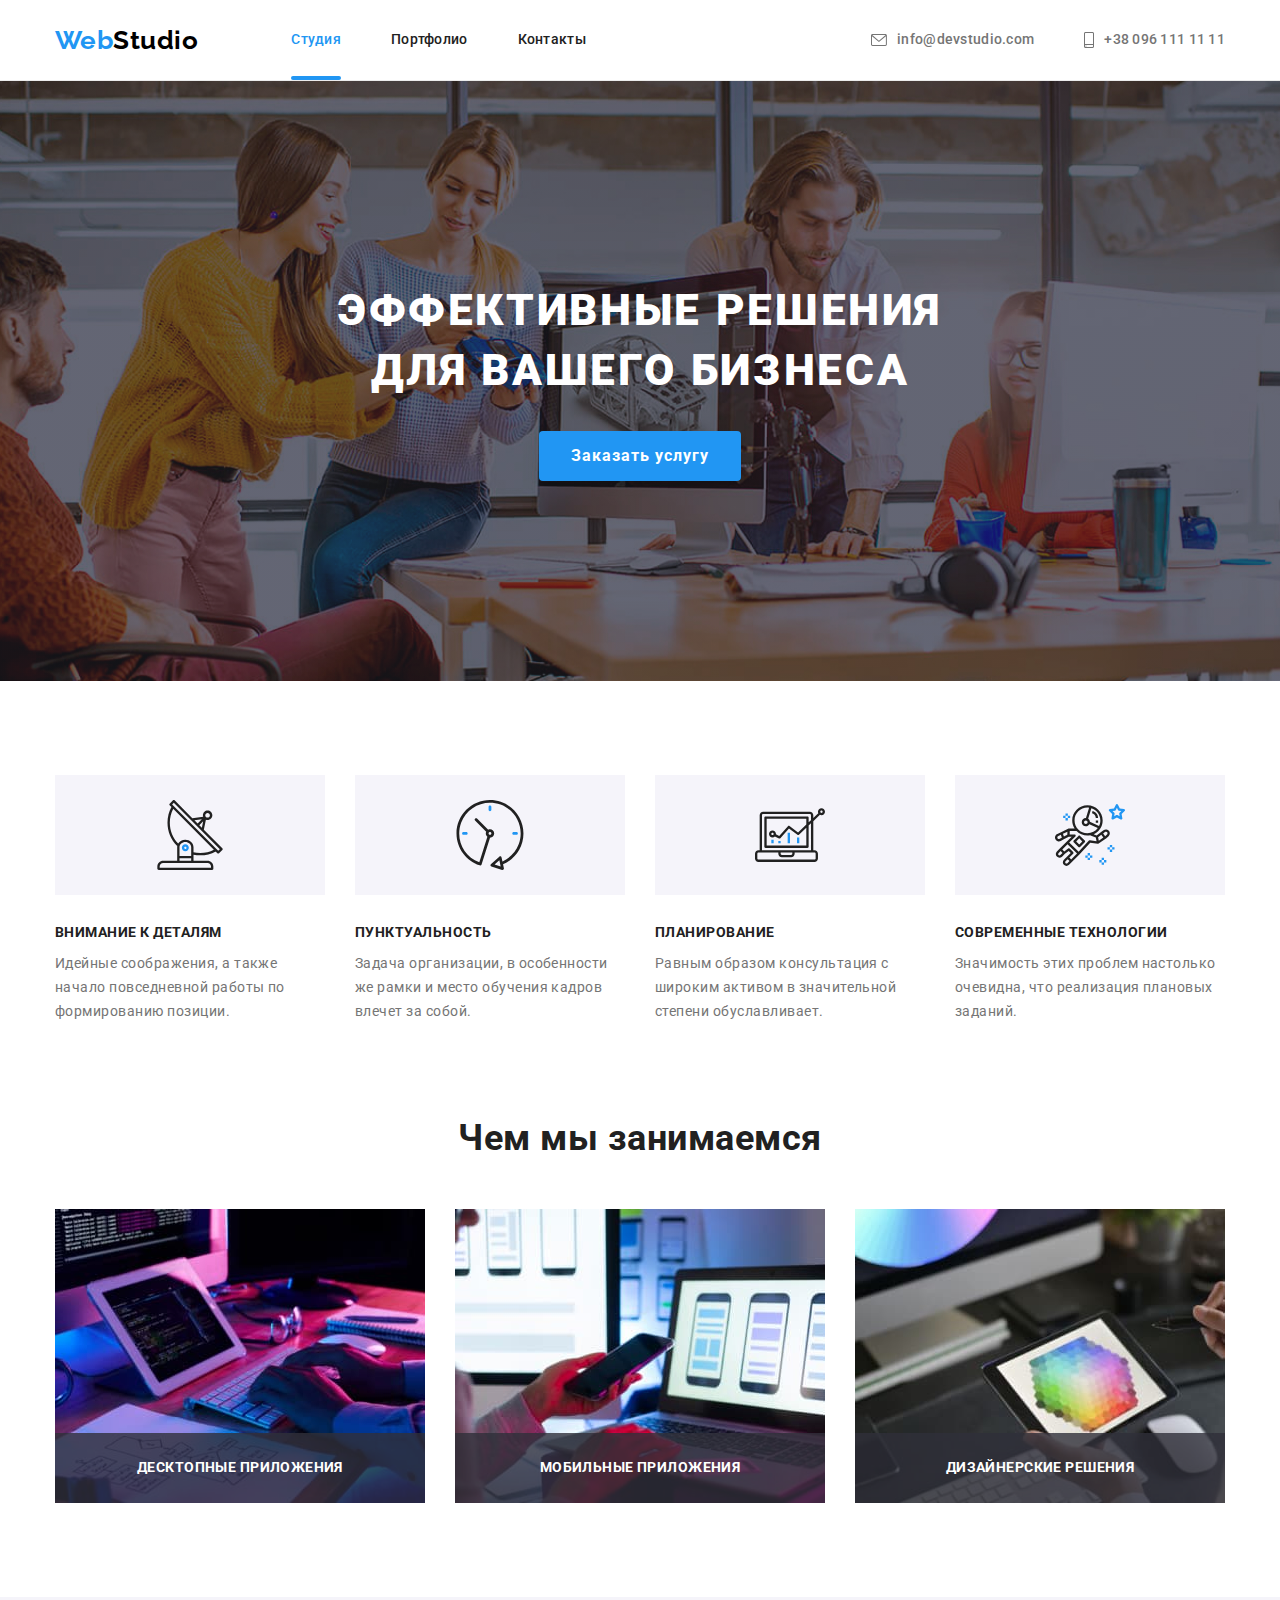
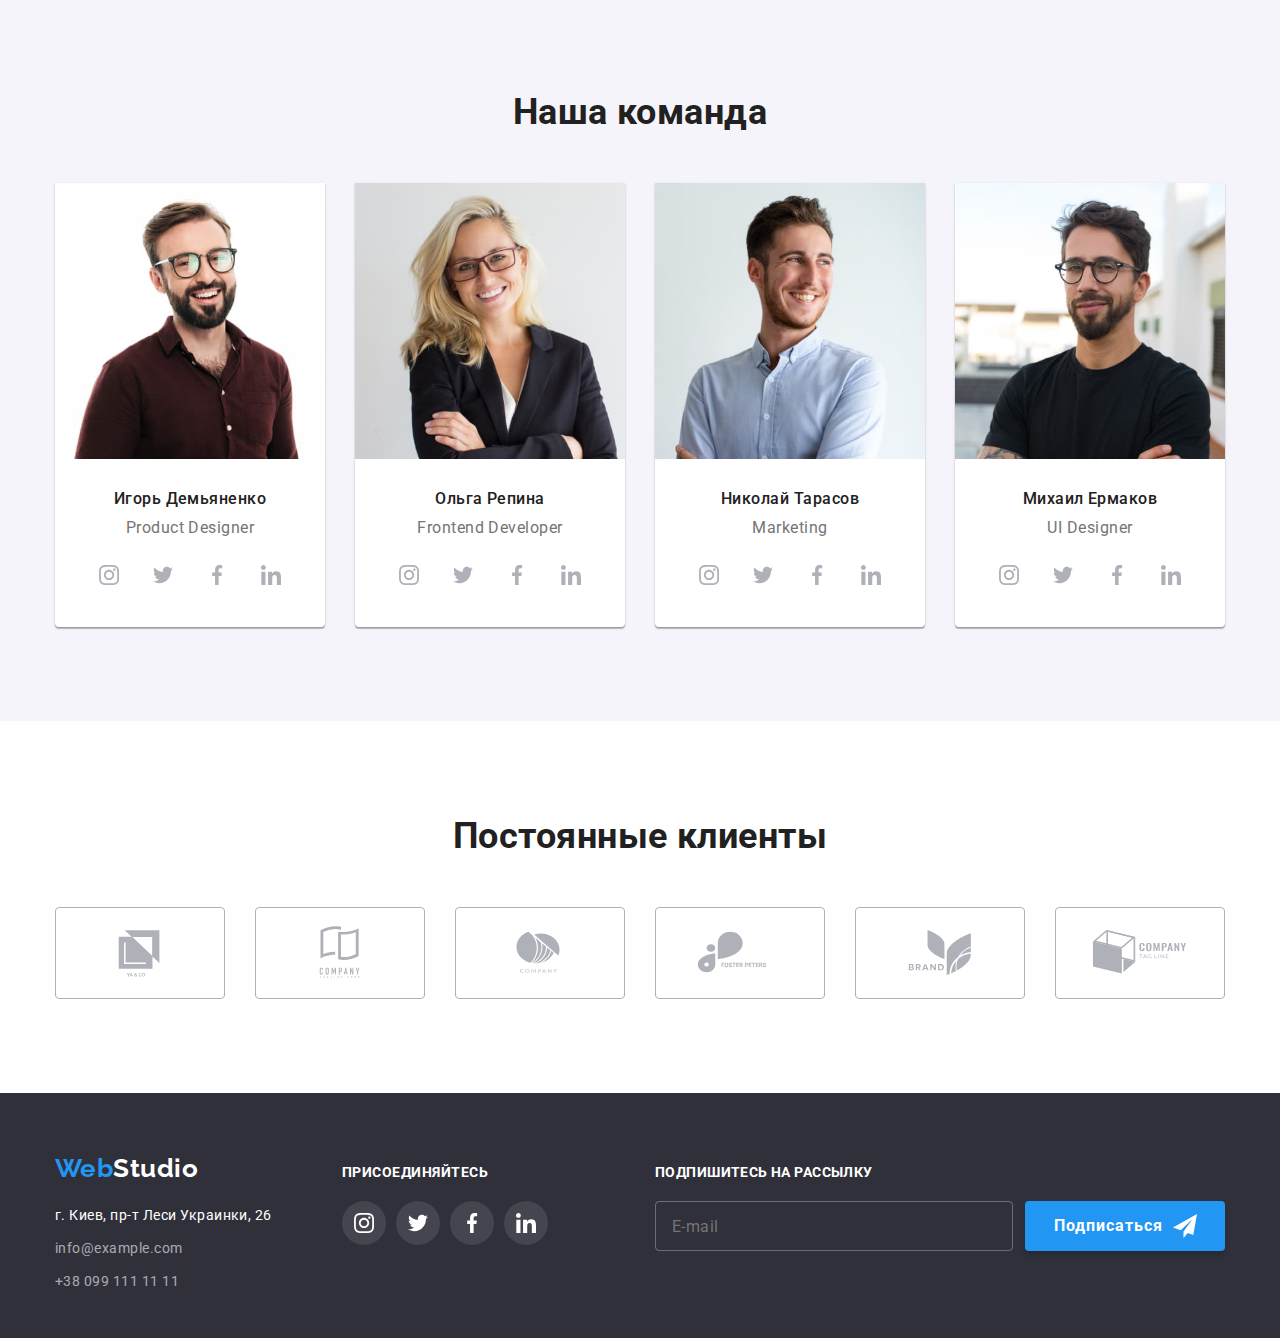
==== commit 15ca4ca8: "finish" ====
--- a/index.html
+++ b/index.html
@@ -197,34 +197,62 @@
           <h2 class="section__title">Чем мы занимаемся</h2>
           <ul class="worktype-list list">
             <li class="worktype-list__item">
-              <img
-                src="./images/img1.jpg"
-                alt="программист пишет код"
-                width="370"
-                height="294"
-              />
+              <picture>
+                <source
+                  srcset="
+                    ./images/desktopcoding370x294.jpg    1x,
+                    ./images/desktopcoding370x294@2x.jpg 2x
+                  "
+                  type="image/jpg"
+                  media="(min-width: 1200px)"
+                />
+
+                <img
+                  src="./images/desktopcoding370x294.jpg"
+                  alt="написание страниц"
+                />
+              </picture>
               <div class="worktype-list__thumb">
                 <h3 class="worktype-list__text">Десктопные приложения</h3>
               </div>
             </li>
             <li class="worktype-list__item">
-              <img
-                src="./images/img2.jpg"
-                alt="программист пишет код для приложения на смартфон"
-                width="370"
-                height="294"
-              />
+              <picture>
+                <source
+                  srcset="
+                    ./images/mobilecoding370x294.jpg    1x,
+                    ./images/mobilecoding370x294@2x.jpg 2x
+                  "
+                  type="image/jpg"
+                  media="(min-width: 1200px)"
+                />
+
+                <img
+                  src="./images/mobilecoding370x294.jpg"
+                  alt="написание страниц"
+                />
+              </picture>
               <div class="worktype-list__thumb">
                 <h3 class="worktype-list__text">Мобильные приложения</h3>
               </div>
             </li>
             <li class="worktype-list__item">
-              <img
-                src="./images/img3.jpg"
-                alt="дизайнер держит цветовую паллету"
-                width="370"
-                height="294"
-              />
+              <picture>
+                <source
+                  srcset="
+                    ./images/designer370x294.jpg    1x,
+                    ./images/designer370x294@2x.jpg 2x
+                  "
+                  type="image/jpg"
+                  media="(min-width: 1200px)"
+                />
+
+                <img
+                  src="./images/designer370x294.jpg"
+                  alt="написание страниц"
+                />
+              </picture>
+
               <div class="worktype-list__thumb">
                 <h3 class="worktype-list__text">Дизайнерские решения</h3>
               </div>
@@ -239,12 +267,47 @@
           <h2 class="section__title">Наша команда</h2>
           <ul class="team-list list">
             <li class="team-list__item">
-              <img
-                src="./images/img4.jpg"
-                alt="фото Игоря Демьяненко"
-                width="270"
-                height="260"
-              />
+              <picture>
+                <source
+                  srcset="
+                    ./images/team/igor450x460.jpg    450w,
+                    ./images/team/igor450x460@2x.jpg 900w
+                  "
+                  type="image/jpg"
+                  media="(max-width: 767px)"
+                  sizes="(max-width: 767px) 450px, 100vw"
+                />
+
+                <source
+                  srcset="
+                    ./images/team/igor354x374.jpg    354w,
+                    ./images/team/igor354x374@2x.jpg 708w
+                  "
+                  type="image/jpg"
+                  media="(min-width: 768px) and (max-width: 1199px)"
+                  sizes="(min-width: 768px) 354px, 50vw"
+                />
+
+                <source
+                  srcset="
+                    ./images/team/igor270x260.jpg    270w,
+                    ./images/team/igor270x260@2x.jpg 540w
+                  "
+                  type="image/jpg"
+                  media="(min-width: 1200px)"
+                  sizes="(min-width: 1200px) 270px, 25vw"
+                />
+
+                <img
+                  srcset="
+                    ./images/team/igor354x374.jpg,
+                    ./images/team/igor450x460.jpg
+                  "
+                  src="./images/team/igor270x260.jpg"
+                  alt="Игорь Демьяненко"
+                />
+              </picture>
+
               <div class="team-list__text">
                 <h3 class="team-list__names">Игорь Демьяненко</h3>
                 <p lang="en">Product Designer</p>
@@ -289,12 +352,47 @@
               </div>
             </li>
             <li class="team-list__item">
-              <img
-                src="./images/img5.jpg"
-                alt="фото Ольги Репиной"
-                width="270"
-                height="260"
-              />
+              <picture>
+                <source
+                  srcset="
+                    ./images/team/olga450x460.jpg    450w,
+                    ./images/team/olga450x460@2x.jpg 900w
+                  "
+                  type="image/jpg"
+                  media="(max-width: 767px)"
+                  sizes="(max-width: 767px) 450px, 100vw"
+                />
+
+                <source
+                  srcset="
+                    ./images/team/olga354x374.jpg    354w,
+                    ./images/team/olga354x374@2x.jpg 708w
+                  "
+                  type="image/jpg"
+                  media="(min-width: 768px) and (max-width: 1199px)"
+                  sizes="(min-width: 768px) 354px, 50vw"
+                />
+
+                <source
+                  srcset="
+                    ./images/team/olga270x260.jpg    270w,
+                    ./images/team/olga270x260@2x.jpg 540w
+                  "
+                  type="image/jpg"
+                  media="(min-width: 1200px)"
+                  sizes="(min-width: 1200px) 270px, 25vw"
+                />
+
+                <img
+                  srcset="
+                    ./images/team/olga354x374.jpg,
+                    ./images/team/olga450x460.jpg
+                  "
+                  src="./images/team/olga270x260.jpg"
+                  alt="Ольга Репина"
+                />
+              </picture>
+
               <div class="team-list__text">
                 <h3 class="team-list__names">Ольга Репина</h3>
                 <p lang="en">Frontend Developer</p>
@@ -339,12 +437,47 @@
               </div>
             </li>
             <li class="team-list__item">
-              <img
-                src="./images/img6.jpg"
-                alt="фото Николая Тарасова"
-                width="270"
-                height="260"
-              />
+              <picture>
+                <source
+                  srcset="
+                    ./images/team/nikolay450x460.jpg    450w,
+                    ./images/team/nikolay450x460@2x.jpg 900w
+                  "
+                  type="image/jpg"
+                  media="(max-width: 767px)"
+                  sizes="(max-width: 767px) 450px, 100vw"
+                />
+
+                <source
+                  srcset="
+                    ./images/team/nikolay354x374.jpg    354w,
+                    ./images/team/nikolay354x374@2x.jpg 708w
+                  "
+                  type="image/jpg"
+                  media="(min-width: 768px) and (max-width: 1199px)"
+                  sizes="(min-width: 768px) 354px, 50vw"
+                />
+
+                <source
+                  srcset="
+                    ./images/team/nikolay270x260.jpg    270w,
+                    ./images/team/nikolay270x260@2x.jpg 540w
+                  "
+                  type="image/jpg"
+                  media="(min-width: 1200px)"
+                  sizes="(min-width: 1200px) 270px, 25vw"
+                />
+
+                <img
+                  srcset="
+                    ./images/team/nikolay354x374.jpg,
+                    ./images/team/nikolay450x460.jpg
+                  "
+                  src="./images/team/nikolay270x260.jpg"
+                  alt="Николай Тарасов"
+                />
+              </picture>
+
               <div class="team-list__text">
                 <h3 class="team-list__names">Николай Тарасов</h3>
                 <p lang="en">Marketing</p>
@@ -389,12 +522,47 @@
               </div>
             </li>
             <li class="team-list__item">
-              <img
-                src="./images/img7.jpg"
-                alt="фото Михаила Ермакова"
-                width="270"
-                height="260"
-              />
+              <picture>
+                <source
+                  srcset="
+                    ./images/team/mikhail450x460.jpg    450w,
+                    ./images/team/mikhail450x460@2x.jpg 900w
+                  "
+                  type="image/jpg"
+                  media="(max-width: 767px)"
+                  sizes="(max-width: 767px) 450px, 100vw"
+                />
+
+                <source
+                  srcset="
+                    ./images/team/mikhail354x374.jpg    354w,
+                    ./images/team/mikhail354x374@2x.jpg 708w
+                  "
+                  type="image/jpg"
+                  media="(min-width: 768px) and (max-width: 1199px)"
+                  sizes="(min-width: 768px) 354px, 50vw"
+                />
+
+                <source
+                  srcset="
+                    ./images/team/mikhail270x260.jpg    270w,
+                    ./images/team/mikhail270x260@2x.jpg 540w
+                  "
+                  type="image/jpg"
+                  media="(min-width: 1200px)"
+                  sizes="(min-width: 1200px) 270px, 25vw"
+                />
+
+                <img
+                  srcset="
+                    ./images/team/mikhail354x374.jpg,
+                    ./images/team/mikhail450x460.jpg
+                  "
+                  src="./images/team/mikhail270x260.jpg"
+                  alt="Михаил Ермаков"
+                />
+              </picture>
+
               <div class="team-list__text">
                 <h3 class="team-list__names">Михаил Ермаков</h3>
                 <p lang="en">UI Designer</p>
@@ -507,77 +675,79 @@
     </main>
 
     <!--footer-->
-    <!-- <footer class="page-footer">
+    <footer class="page-footer">
       <div class="container page-footer__container">
-        <div class="footer-content">
-          <a href="./index.html" class="logo footer-content__logo"
-            ><span class="logo__accent">Web</span>Studio</a
-          >
-          <address>
-            <ul class="adress-list list">
-              <li class="adress-list__item">
-                <a
-                  class="adress-list__link adress-list__link--white"
-                  href="https://www.google.com/maps/d/u/0/viewer?mid=10uSM3H-mIU3GznYo2szRIEphczw&hl=en_US&ll=50.42732700000001%2C30.538092&z=17"
-                  target="_blank"
-                  rel="noreferrer noopener"
-                >
-                  г. Киев, пр-т Леси Украинки, 26
+        <div class="footer-thumb">
+          <div class="footer-content">
+            <a href="./index.html" class="logo footer-content__logo"
+              ><span class="logo__accent">Web</span>Studio</a
+            >
+            <address class="adress">
+              <ul class="adress-list list">
+                <li class="adress-list__item">
+                  <a
+                    class="adress-list__link adress-list__link--white"
+                    href="https://www.google.com/maps/d/u/0/viewer?mid=10uSM3H-mIU3GznYo2szRIEphczw&hl=en_US&ll=50.42732700000001%2C30.538092&z=17"
+                    target="_blank"
+                    rel="noreferrer noopener"
+                  >
+                    г. Киев, пр-т Леси Украинки, 26
+                  </a>
+                </li>
+                <li class="adress-list__item">
+                  <a class="adress-list__link" href="mailto:info@example.com"
+                    >info@example.com</a
+                  >
+                </li>
+                <li class="adress-list__item">
+                  <a class="adress-list__link" href="tel=+380991111111"
+                    >+38 099 111 11 11</a
+                  >
+                </li>
+              </ul>
+            </address>
+          </div>
+          <div class="footer-soc">
+            <h3 class="footer-soc-title">Присоединяйтесь</h3>
+            <ul class="soc-list list">
+              <li class="soc-list__item">
+                <a href="" class="soc-list__link soc-list__link--white link">
+                  <svg class="footer-soc__icon" width="20" height="20">
+                    <use
+                      href="./images/icons.svg/symbol-defs.svg#icon-instagram"
+                    ></use>
+                  </svg>
                 </a>
               </li>
-              <li class="adress-list__item">
-                <a class="adress-list__link" href="mailto:info@example.com"
-                  >info@example.com</a
-                >
+              <li class="soc-list__item">
+                <a href="" class="soc-list__link soc-list__link--white link">
+                  <svg class="footer-soc__icon" width="20" height="20">
+                    <use
+                      href="./images/icons.svg/symbol-defs.svg#icon-twitter"
+                    ></use>
+                  </svg>
+                </a>
               </li>
-              <li class="adress-list__item">
-                <a class="adress-list__link" href="tel=+380991111111"
-                  >+38 099 111 11 11</a
-                >
+              <li class="soc-list__item">
+                <a href="" class="soc-list__link soc-list__link--white link">
+                  <svg class="footer-soc__icon" width="20" height="20">
+                    <use
+                      href="./images/icons.svg/symbol-defs.svg#icon-facebook"
+                    ></use>
+                  </svg>
+                </a>
+              </li>
+              <li class="soc-list__item">
+                <a href="" class="soc-list__link soc-list__link--white link">
+                  <svg class="footer-soc__icon" width="20" height="20">
+                    <use
+                      href="./images/icons.svg/symbol-defs.svg#icon-linkedin"
+                    ></use>
+                  </svg>
+                </a>
               </li>
             </ul>
-          </address>
-        </div>
-        <div class="footer-soc">
-          <h3 class="footer-soc-title">Присоединяйтесь</h3>
-          <ul class="soc-list list">
-            <li class="soc-list__item">
-              <a href="" class="soc-list__link soc-list__link--white link">
-                <svg class="footer-soc__icon" width="20" height="20">
-                  <use
-                    href="./images/icons.svg/symbol-defs.svg#icon-instagram"
-                  ></use>
-                </svg>
-              </a>
-            </li>
-            <li class="soc-list__item">
-              <a href="" class="soc-list__link soc-list__link--white link">
-                <svg class="soc-list__icon" width="20" height="20">
-                  <use
-                    href="./images/icons.svg/symbol-defs.svg#icon-twitter"
-                  ></use>
-                </svg>
-              </a>
-            </li>
-            <li class="soc-list__item">
-              <a href="" class="soc-list__link soc-list__link--white link">
-                <svg class="soc-list__icon" width="20" height="20">
-                  <use
-                    href="./images/icons.svg/symbol-defs.svg#icon-facebook"
-                  ></use>
-                </svg>
-              </a>
-            </li>
-            <li class="soc-list__item">
-              <a href="" class="soc-list__link soc-list__link--white link">
-                <svg class="soc-list__icon" width="20" height="20">
-                  <use
-                    href="./images/icons.svg/symbol-defs.svg#icon-linkedin"
-                  ></use>
-                </svg>
-              </a>
-            </li>
-          </ul>
+          </div>
         </div>
         <div>
           <form name="subscribe-form" class="subscribe-form">
@@ -595,16 +765,16 @@
             </div>
             <button type="submit" class="button subscribe-form__button">
               Подписаться
-              <svg class="subscribe-form__icon" width="24" height="24">
+              <!-- <svg class="subscribe-form__icon" width="24" height="24">
                 <use
                   href="./images/icons.svg/symbol-defs.svg#icon-icon-send"
                 ></use>
-              </svg>
+              </svg> -->
             </button>
           </form>
         </div>
       </div>
-    </footer> -->
+    </footer>
 
     <!-- modal -->
     <div class="backdrop is-hidden" data-modal>
--- a/css/main.min.css
+++ b/css/main.min.css
@@ -1 +1 @@
-:root{--primary-text-color: #757575;--title-text-color: #212121;--axent-color: #2196F3;--white-color: #FFFFFF;--logo-main-color: #000000;--primary-background-color: #FFFFFF;--secondary-background-color: #F5F4FA;--axent-background-color: #2F303A;--footer-contacts-color: rgba(255, 255, 255, 0.6);--header-border-color: #ECECEC;--cards-border-color: #EEEEEE;--icon-color: #AFB1B8;--timing-function: cubic-bezier(0.4, 0, 0.2, 1);--time-duration: 250ms}img{display:block;max-width:100%;height:auto;width:100%}.list{list-style:none}h1,h2,h3,h4,h5,h6,ul,p{margin:0;padding:0}body{font-family:roboto,sans-serif;background-color:var(--primary-background-color);color:var(--primary-text-color);letter-spacing:.03em}body.modal-open{overflow:hidden}.visually-hidden{position:absolute;white-space:nowrap;width:1px;height:1px;overflow:hidden;border:0;padding:0;clip:rect(0 0 0 0);clip-path:inset(50%);margin:-1px}.container{margin:0 auto;padding:0 15px}@media screen and (min-width: 480px){.container{width:480px}}@media screen and (min-width: 768px){.container{width:768px}}@media screen and (min-width: 1200px){.container{width:1200px}}.soc-list{display:flex;justify-content:center;margin-top:16px}.soc-list__item{border-radius:50%;width:44px;height:44px}.soc-list__item:not(:last-child){margin-right:10px}.soc-list__link{display:flex;width:100%;height:100%;border-radius:50%;justify-content:center;align-items:center;transition:background-color var(--time-duration) var(--timing-function)}.soc-list__link:hover,.soc-list__link:focus{background-color:var(--axent-color)}.soc-list__icon{fill:var(--icon-color);transition:fill var(--time-duration) var(--timing-function)}.soc-list__link:hover .soc-list__icon,.soc-list__link:focus .soc-list__icon{fill:var(--white-color)}.page-header{position:relative;border-bottom:1px solid var(--header-border-color);padding-top:16px;padding-bottom:16px}@media screen and (min-width: 768px){.page-header{padding-top:26px;padding-bottom:26px}}@media screen and (min-width: 768px){.page-header{padding-top:24px;padding-bottom:25px}}.page-header__container{display:flex;align-items:center;justify-content:space-between}@media screen and (max-width: 767px){.page-header__container{position:relative}}.menu-button{display:flex;z-index:1;margin:0;padding:0;border:none;background-color:rgba(0,0,0,0)}.menu-button :hover,.menu-button :focus{fill:var(--axent-color)}@media screen and (min-width: 768px){.menu-button{display:none}}.menu-button .icon-cross{display:none}.menu-button.is-open .icon-cross{display:block}.menu-button.is-open .icon-menu{display:none}@media screen and (max-width: 767px){.menu-container{background-color:var(--white-color);display:flex;position:absolute;flex-direction:column;top:0;left:0;width:100%;height:100vh;padding:48px 40px;transform:translateX(-100%);opacity:0;transition:opacity var(--time-duration) var(--timing-function)}.menu-container.is-open{opacity:1;transform:translateX(0)}}@media screen and (min-width: 768px){.menu-container{display:flex;align-items:center}}.logo{font-family:raleway,sans-serif;color:var(--logo-main-color);font-weight:700;font-size:24px;line-height:1.17;text-decoration:none}@media screen and (min-width: 1200px){.logo{font-size:26px;line-height:1.19}}.page-header__logo{display:flex;width:134px}@media screen and (min-width: 768px){.page-header__logo{margin-right:88px;padding-top:26px;padding-bottom:26px}}@media screen and (min-width: 1200px){.page-header__logo{margin-right:93px;padding-top:24px;padding-bottom:25px;width:145px}}.logo__accent{color:var(--axent-color)}@media screen and (max-width: 767px){.nav{margin-bottom:auto}}@media screen and (min-width: 768px){.nav{display:flex;position:relative;margin-right:auto}}.nav__link{display:block;font-family:inherit;color:var(--title-text-color);font-weight:500;font-size:40px;line-height:1.18;letter-spacing:.02em;text-decoration:none;transition:color var(--time-duration) var(--timing-function)}.nav__link:hover,.nav__link:focus{color:var(--axent-color)}@media screen and (min-width: 768px){.nav__link{font-size:14px;line-height:1.14}}.nav__link--current{color:var(--axent-color)}@media screen and (min-width: 768px){.nav__link--current::after{content:"";position:absolute;display:block;bottom:0;width:100%;height:4px;background-color:var(--axent-color);border-radius:2px}}.nav__item{position:relative}@media screen and (max-width: 767px){.nav__item:not(:last-child){padding-bottom:32px}}@media screen and (min-width: 768px){.nav__item:not(:last-child){margin-right:50px}}@media screen and (max-width: 767px){.contacts{display:flex;flex-direction:column-reverse;margin-bottom:64px}}@media screen and (min-width: 1200px){.contacts{display:flex;margin-left:auto}}@media screen and (min-width: 1200px){.contacts__item:not(:last-child){margin-right:50px}}.contacts__link{display:flex;font-family:inherit;color:var(--primary-text-color);font-weight:500;font-size:34px;line-height:1.18;letter-spacing:.02em;text-decoration:none;transition:color var(--time-duration) var(--timing-function)}.contacts__link:hover,.contacts__link:focus{color:var(--axent-color)}@media screen and (min-width: 768px){.contacts__link{padding-top:21px;padding-bottom:21px;font-size:12px;line-height:1.17}}@media screen and (min-width: 1200px){.contacts__link{padding-top:32px;padding-bottom:32px;font-size:14px;line-height:1.14}}@media screen and (max-width: 767px){.contacts__icon{display:none}}@media screen and (min-width: 768px){.contacts__icon{display:block;margin-right:10px;fill:currentColor}}@media screen and (max-width: 767px){.contacts__mail{font-size:24px;line-height:1.17}}@media screen and (max-width: 767px){.contacts__phone{font-size:34px;line-height:1.18;margin-bottom:32px}}.social-header{display:flex}@media screen and (min-width: 768px){.social-header{display:none}}.social-header__link{font-family:inherit;color:var(--axent-color);font-weight:500;font-size:18px;line-height:1.22;letter-spacing:.02em;text-decoration:none}.social-header__item:not(:last-child){padding-right:10px;border-right:1px solid rgba(33,33,33,.2)}.social-header__item:not(:first-child){padding-left:10px}.hero{padding-top:200px;padding-bottom:200px;margin-left:auto;margin-right:auto;max-width:1600px;background-color:var(--axent-background-color);background-image:linear-gradient(rgba(47, 48, 58, 0.4), rgba(47, 48, 58, 0.4)),url("../images/Img17.jpg");background-repeat:no-repeat;background-position:center;background-size:cover;color:var(--white-color);text-align:center}.hero__title{margin-bottom:30px;margin-right:auto;margin-left:auto;max-width:696px;font-weight:900;font-size:44px;line-height:1.36;letter-spacing:.06em;text-transform:uppercase}.button{box-shadow:0px 4px 4px rgba(0,0,0,.15);border:none;border-radius:4px;background-color:var(--axent-color);color:inherit;font-family:inherit;font-weight:700;font-size:16px;line-height:1.88;letter-spacing:.06em;cursor:pointer}.hero__button{display:inline-block;padding:10px 32px;min-width:200px}.section{padding-top:60px;padding-bottom:60px}@media screen and (min-width: 1200px){.section{padding-top:94px;padding-bottom:94px}}.section__title{margin-bottom:50px;color:var(--title-text-color);font-weight:700;font-size:28px;line-height:1.18;text-align:center}@media screen and (min-width: 1200px){.section__title{font-size:36px;line-height:1.17}}.backdrop{position:fixed;top:0;left:0;width:100%;height:100%;background-color:rgba(0,0,0,.2);visibility:visible;opacity:1;transition:opacity var(--time-duration) var(--timing-function),visibility var(--time-duration) var(--timing-function);overflow-y:scroll}.is-hidden{visibility:hidden;opacity:0;pointer-events:none}.modal{display:inline-block;justify-content:center;align-items:center;padding:40px;width:450px;min-height:609px;position:absolute;top:50%;left:50%;transform:translate(-50%, -50%) scale(1) rotate(360deg);box-shadow:0px 1px 3px rgba(0,0,0,.12),0px 1px 1px rgba(0,0,0,.14),0px 2px 1px rgba(0,0,0,.2);border-radius:4px;background-color:var(--primary-background-color);transition:transform var(--time-duration) var(--timing-function)}.backdrop.is-hidden .modal{transform:translate(-50%, -50%) scale(0) rotate(0)}@media screen and (min-width: 1200px){.modal{width:528px;min-height:581px}}.modal__title{text-align:center;font-style:normal;font-weight:700;font-size:20px;line-height:1.15;letter-spacing:.03em;margin-bottom:12px;color:var(--title-text-color)}.form-modal__field{display:block;text-align:left;margin-bottom:10px}.form-modal__label{display:block;margin-bottom:4px;font-style:normal;font-weight:400;font-size:12px;line-height:1.17;letter-spacing:.01em}.form-modal__icon{position:relative}.form-modal__input{width:100%;height:40px;padding:11px 12px;padding-left:42px;border:1px solid rgba(33,33,33,.2);border-radius:4px;outline:rgba(0,0,0,0);transition:border 250ms cubic-bezier(0.4, 0, 0.2, 1)}.form-modal__input:hover,.form-modal__input:focus{border-color:var(--axent-color)}.icon-input{display:inline-block;position:absolute;left:12px;top:50%;transform:translateY(-50%);transition:fill var(--axent-color)}.form-modal__input:hover+.icon-input,.form-modal__input:focus+.icon-input{fill:var(--axent-color)}.form-modal__comment{margin-bottom:0}.form-modal__textarea{display:flex;width:100%;height:120px;padding:12px 16px;border:1px solid rgba(33,33,33,.2);border-radius:4px;outline:rgba(0,0,0,0);font-style:normal;font-weight:400;font-size:14px;letter-spacing:.01em;resize:none}.form-modal__textarea:hover,.form-modal__textarea:focus{border-color:var(--axent-color)}.form-modal__textarea::placeholder{line-height:1.14;letter-spacing:.01em;color:rgba(117,117,117,.5)}.form-modal__field--last{display:flex;justify-content:center;align-items:center;margin-top:20px;margin-bottom:30px;cursor:pointer}.form-modal__checkbox{display:flex;justify-content:center;align-items:center;width:16px;height:15px;margin-right:8.38px;border:2px solid var(--title-text-color);border-radius:2px;transition:background-color var(--time-duration) var(--timing-function),border-color var(--time-duration) var(--timing-function)}.checkbox-input:checked+.form-modal__checkbox{background-color:var(--axent-color);border-color:var(--axent-color);background-image:url(../images/icon\ check.svg)}.form-modal__title{font-style:normal;font-weight:400;font-size:14px;line-height:1.71;letter-spacing:.03em}.form-modal__link{color:var(--axent-color)}.form-modal__button{display:flex;justify-content:center;align-items:center;min-width:200px;padding:10px 55px 10px 56px;margin-left:auto;margin-right:auto;color:var(--white-color)}.form-modal__button:hover,.form-modal__button:focus{background-color:#188ce8}.close-button{position:absolute;top:14px;right:12px;width:30px;height:30px;background-color:rgba(0,0,0,0);border:1px solid rgba(0,0,0,.1);border-radius:50%;transition:color var(--time-duration) var(--timing-function)}.close-button-icon{position:absolute;top:50%;left:50%;transform:translate(-50%, -50%);fill:currentColor}.close-button-icon:hover,.close-button-icon:focus{color:var(--axent-color)}@media screen and (min-width: 768px){.feature-list{display:flex;flex-wrap:wrap;margin:-15px}}@media screen and (max-width: 480px){.feature-list__item{max-width:450px}}@media screen and (max-width: 767px){.feature-list__item:not(:last-child){margin-bottom:30px}}@media screen and (min-width: 768px){.feature-list__item{flex-basis:calc((100% - 60px)/2);margin:15px}}@media screen and (min-width: 1200px){.feature-list__item{flex-basis:calc((100% - 120px)/4)}}.feature-list__thumb{display:flex;margin-bottom:30px;height:120px;background:var(--secondary-background-color);justify-content:center;align-items:center}.feature-list__icon{border-radius:4px}.feature-list__title{margin-bottom:10px;color:var(--title-text-color);font-weight:700;font-size:14px;line-height:1.14;text-transform:uppercase}.feature-list__text{font-size:14px;line-height:1.72}.section__worktype{padding-top:0}@media screen and (max-width: 1199px){.section__worktype{display:none}}.worktype-list{display:flex}.worktype-list__item{position:relative;width:370px}.worktype-list__item:not(:last-child){margin-right:30px}.worktype-list__thumb{position:absolute;bottom:0;width:100%;height:70px;display:flex;justify-content:center;align-items:center;background-color:rgba(47,48,58,.8)}.worktype-list__text{font-weight:700;font-size:14px;line-height:1.14;letter-spacing:.03em;text-transform:uppercase;color:var(--white-color)}.section__team{background-color:var(--secondary-background-color);font-size:16px;line-height:1.19;text-align:center}@media screen and (min-width: 768px){.team-list{display:flex;flex-wrap:wrap;margin:-15px}}.team-list__item{background-color:var(--primary-background-color);box-shadow:0px 1px 3px rgba(0,0,0,.12),0px 1px 1px rgba(0,0,0,.14),0px 2px 1px rgba(0,0,0,.2);border-radius:0px 0px 4px 4px}@media screen and (max-width: 767px){.team-list__item:not(:last-child){margin-bottom:30px}}@media screen and (min-width: 768px){.team-list__item{flex-basis:calc((100% - 60px)/2);margin:15px}}@media screen and (min-width: 1200px){.team-list__item{flex-basis:calc((100% - 120px)/4)}}.team-list__text{padding-top:30px;padding-bottom:30px}.team-list__names{margin-bottom:10px;color:var(--title-text-color);font-weight:500;font-size:16px}.clients-list{display:flex;flex-wrap:wrap;margin:-15px}.clients-list__item{height:92px;border:1px solid var(--icon-color);border-radius:4px;transition:border var(--time-duration) var(--timing-function)}.clients-list__item:hover,.clients-list__item:focus{border:1px solid var(--axent-color)}@media screen and (max-width: 480px){.clients-list__item{max-width:450px}}@media screen and (max-width: 767px){.clients-list__item{flex-basis:calc((100% - 60px)/2);margin:15px}}@media screen and (min-width: 768px){.clients-list__item{flex-basis:calc((100% - 90px)/3);margin:15px}}@media screen and (min-width: 1200px){.clients-list__item{flex-basis:calc((100% - 180px)/6)}}.clients-list__link{display:flex;width:100%;height:100%;justify-content:center;align-items:center;transition:background-color var(--time-duration) var(--timing-function)}.clients-list__link:hover,.clients-list__link:focus{background-color:var(--white-color)}.clients-list__icon{fill:var(--icon-color);transition:fill var(--time-duration) var(--timing-function)}.clients-list__link:hover .clients-list__icon,.clients-list__link:focus .clients-list__icon{fill:var(--axent-color)}.page-footer{padding-top:60px;padding-bottom:60px;background-color:var(--axent-background-color)}.page-footer__container{display:flex;align-items:baseline}.footer-content{max-width:376px;max-height:112px;margin-right:70px}.footer-content__logo{display:inline-block;margin-bottom:20px;color:var(--white-color)}.adress-list__item:not(:last-child){margin-bottom:9px}.adress-list__link{display:inline-block;color:var(--footer-contacts-color);font-style:normal;font-size:14px;line-height:1.71;text-decoration:none;transition:color var(--time-duration) var(--timing-function)}.adress-list__link:hover,.adress-list__link:focus{color:var(--axent-color)}.adress-list__link--white{color:var(--white-color)}.footer-soc{margin-right:93px}.footer-soc-title{margin-bottom:20px;color:var(--white-color);font-weight:700;font-size:14px;line-height:1.14;text-transform:uppercase}.soc-list__link--white{color:var(--white-color);background-color:rgba(255,255,255,.1)}.footer-soc__icon{fill:var(--white-color);transition:fill var(--time-duration) var(--timing-function)}.subscribe-form{display:flex;align-items:flex-end;margin:0;width:570px}.subscribe-form__label{display:flex;margin-bottom:20px;color:var(--white-color);font-style:normal;font-weight:700;font-size:14px;line-height:1.14;text-transform:uppercase;letter-spacing:.03em}.subscribe-form__input{background-color:rgba(0,0,0,0);color:rgba(255,255,255,.6);margin-right:12px;padding-left:16px;width:358px;height:50px;font-style:normal;font-weight:400;font-size:16px;line-height:1.25;letter-spacing:.03em;border:1px solid rgba(255,255,255,.3);border-radius:4px}.subscribe-form__button{display:flex;padding:10px 28px 10px 29px;margin:0;width:200px;height:50px;align-items:center;color:var(--white-color)}.subscribe-form__icon{fill:var(--white-color);margin-left:10px}.filter-list{display:flex;flex-wrap:wrap;margin-bottom:40px;margin-top:-15px}@media screen and (min-width: 768px){.filter-list{justify-content:center}}.filter-list__item:not(:last-child){margin-right:8px}@media screen and (max-width: 767px){.filter-list__item{margin-top:15px}}.filter-list__button{display:inline-block;border-radius:4px;border:0;padding:6px 22px;min-width:73px;color:var(--title-text-color);background-color:var(--secondary-background-color);font-family:inherit;font-weight:500;font-size:16px;line-height:1.62;text-align:center;cursor:pointer;transition:color var(--time-duration) var(--timing-function),background-color var(--time-duration) var(--timing-function),shadow var(--time-duration) var(--timing-function)}.filter-list__button:hover,.filter-list__button:focus{box-shadow:0px 3px 1px rgba(0,0,0,.1),0px 1px 2px rgba(0,0,0,.08),0px 2px 2px rgba(0,0,0,.12);color:var(--white-color);background-color:var(--axent-color)}@media screen and (min-width: 768px){.works-list{display:flex;flex-wrap:wrap;margin:-15px}}.works-list__item{transition:box-shadow var(--time-duration) var(--timing-function),transform var(--time-duration) var(--timing-function)}.works-list__item:nth-child(3n){margin-right:0}.works-list__item:nth-last-child(-n+3){margin-bottom:0}.works-list__item:hover,.works-list__item:focus{box-shadow:0px 1px 1px rgba(0,0,0,.12),0px 4px 4px rgba(0,0,0,.06),1px 4px 6px rgba(0,0,0,.16)}@media screen and (max-width: 480px){.works-list__item{max-width:450px}}@media screen and (max-width: 767px){.works-list__item:not(:last-child){margin-bottom:30px}}@media screen and (min-width: 768px){.works-list__item{flex-basis:calc((100% - 60px)/2);margin:15px}}@media screen and (min-width: 1200px){.works-list__item{flex-basis:calc((100% - 90px)/3)}}.works-list__link{display:block;text-decoration:none}.works-list__thumb{position:relative;overflow:hidden}.works-list__top-text{position:absolute;top:0;padding:63px 24px;width:100%;height:100%;font-weight:400;font-size:18px;line-height:1.56;letter-spacing:.03em;color:var(--white-color);background-color:rgba(33,150,243,.9);transform:translateY(100%);transition:transform 250ms cubic-bezier(0.4, 0, 0.2, 1)}.works-list__item:hover .works-list__top-text,.works-list__item:focus .works-list__top-text{transform:translateY(0)}.works-list__title{padding:20px 24px;border:1px solid var(--cards-border-color);border-top:0}.works-list__client{margin-bottom:4px;color:var(--title-text-color);font-weight:700;font-size:18px;line-height:2;letter-spacing:.06em}.works-list__category{color:var(--primary-text-color);font-size:16px;line-height:1.88}/*# sourceMappingURL=main.min.css.map */+:root{--primary-text-color: #757575;--title-text-color: #212121;--axent-color: #2196F3;--white-color: #FFFFFF;--logo-main-color: #000000;--primary-background-color: #FFFFFF;--secondary-background-color: #F5F4FA;--axent-background-color: #2F303A;--footer-contacts-color: rgba(255, 255, 255, 0.6);--header-border-color: #ECECEC;--cards-border-color: #EEEEEE;--icon-color: #AFB1B8;--timing-function: cubic-bezier(0.4, 0, 0.2, 1);--time-duration: 250ms}img{display:block;max-width:100%;height:auto}.list{list-style:none}h1,h2,h3,h4,h5,h6,ul,p{margin:0;padding:0}body{font-family:roboto,sans-serif;background-color:var(--primary-background-color);color:var(--primary-text-color);letter-spacing:.03em}body.modal-open{overflow:hidden}.visually-hidden{position:absolute;white-space:nowrap;width:1px;height:1px;overflow:hidden;border:0;padding:0;clip:rect(0 0 0 0);clip-path:inset(50%);margin:-1px}.container{margin:0 auto;padding:0 15px}@media screen and (min-width: 480px){.container{width:480px}}@media screen and (min-width: 768px){.container{width:768px}}@media screen and (min-width: 1200px){.container{width:1200px}}.soc-list{display:flex;justify-content:center;margin-top:16px}.soc-list__item{border-radius:50%;width:44px;height:44px}.soc-list__item:not(:last-child){margin-right:10px}.soc-list__link{display:flex;width:100%;height:100%;border-radius:50%;justify-content:center;align-items:center;transition:background-color var(--time-duration) var(--timing-function)}.soc-list__link:hover,.soc-list__link:focus{background-color:var(--axent-color)}.soc-list__icon{fill:var(--icon-color);transition:fill var(--time-duration) var(--timing-function)}.soc-list__link:hover .soc-list__icon,.soc-list__link:focus .soc-list__icon{fill:var(--white-color)}.page-header{border-bottom:1px solid var(--header-border-color)}@media screen and (max-width: 767px){.page-header{position:relative;padding-top:16px;padding-bottom:16px}}.page-header__container{display:flex;align-items:center;align-content:center}@media screen and (max-width: 767px){.page-header__container{position:relative}}.menu-button{display:flex;z-index:2;margin:0;padding:0;border:none;background-color:rgba(0,0,0,0)}.menu-button :hover,.menu-button :focus{fill:var(--axent-color)}@media screen and (min-width: 768px){.menu-button{display:none}}.menu-button .icon-cross{display:none}.menu-button.is-open .icon-cross{display:block}.menu-button.is-open .icon-menu{display:none}.menu-container{width:100%}@media screen and (max-width: 767px){.menu-container{background-color:var(--white-color);display:flex;z-index:1;position:absolute;flex-direction:column;top:0;left:0;height:100vh;padding:48px 40px;transform:translateX(-100%);opacity:0;transition:opacity var(--time-duration) var(--timing-function)}.menu-container.is-open{opacity:1;transform:translateX(0)}}@media screen and (min-width: 768px){.menu-container{display:flex;align-items:center;align-content:center}}.logo{font-family:raleway,sans-serif;color:var(--logo-main-color);font-weight:700;font-size:24px;line-height:1.17;text-decoration:none}@media screen and (min-width: 1200px){.logo{font-size:26px;line-height:1.19}}.page-header__logo{display:flex;width:134px;margin-right:auto}@media screen and (min-width: 768px){.page-header__logo{margin-right:88px}}@media screen and (min-width: 1200px){.page-header__logo{margin-right:93px;width:145px}}.logo__accent{color:var(--axent-color)}@media screen and (max-width: 767px){.nav{margin-bottom:auto}}@media screen and (min-width: 768px){.nav{display:flex;position:relative;margin-right:auto}}.nav__link{display:block;font-family:inherit;color:var(--title-text-color);font-weight:500;font-size:40px;line-height:1.18;letter-spacing:.02em;text-decoration:none;transition:color var(--time-duration) var(--timing-function)}.nav__link:hover,.nav__link:focus{color:var(--axent-color)}@media screen and (min-width: 768px){.nav__link{position:relative;font-size:14px;line-height:1.14;padding-top:32px;padding-bottom:32px}}.nav__link--current{color:var(--axent-color)}@media screen and (min-width: 768px){.nav__link--current::after{content:" ";position:absolute;display:block;bottom:0;width:100%;height:4px;background-color:var(--axent-color);border-radius:2px}}.nav__item{position:relative}@media screen and (max-width: 767px){.nav__item:not(:last-child){padding-bottom:32px}}@media screen and (min-width: 768px){.nav__item:not(:last-child){margin-right:50px}}@media screen and (max-width: 767px){.contacts{display:flex;flex-direction:column-reverse;margin-bottom:64px}}@media screen and (min-width: 1200px){.contacts{display:flex;margin-left:auto}}@media screen and (min-width: 768px)and (max-width: 1199px){.contacts__item:not(:last-child){margin-bottom:10px}}@media screen and (min-width: 1200px){.contacts__item:not(:last-child){margin-right:50px}}.contacts__link{display:flex;align-items:center;font-family:inherit;color:var(--primary-text-color);font-weight:500;font-size:34px;line-height:1.18;letter-spacing:.02em;text-decoration:none;transition:color var(--time-duration) var(--timing-function)}.contacts__link:hover,.contacts__link:focus{color:var(--axent-color)}@media screen and (min-width: 768px){.contacts__link{font-size:12px;line-height:1.17}}@media screen and (min-width: 1200px){.contacts__link{font-size:14px;line-height:1.14}}@media screen and (max-width: 767px){.contacts__icon{display:none}}@media screen and (min-width: 768px){.contacts__icon{display:block;margin-right:10px;fill:currentColor}}@media screen and (max-width: 767px){.contacts__mail{font-size:24px;line-height:1.17}}@media screen and (max-width: 767px){.contacts__phone{font-size:34px;line-height:1.18;margin-bottom:32px}}.social-header{display:flex}@media screen and (min-width: 768px){.social-header{display:none}}.social-header__link{font-family:inherit;color:var(--axent-color);font-weight:500;font-size:18px;line-height:1.22;letter-spacing:.02em;text-decoration:none}.social-header__item:not(:last-child){padding-right:10px;border-right:1px solid rgba(33,33,33,.2)}.social-header__item:not(:first-child){padding-left:10px}.hero{padding-top:118px;padding-bottom:118px;margin-left:auto;margin-right:auto;max-width:1600px;background-color:var(--axent-background-color);background-image:linear-gradient(rgba(47, 48, 58, 0.4), rgba(47, 48, 58, 0.4)),url("../images/hero/hero_mobile.jpg");background-repeat:no-repeat;background-position:center;background-size:cover;color:var(--white-color);text-align:center}@media(min-device-pixel-ratio: 2),(min-resolution: 2dppx),(min-resolution: 192dpi){.hero{background-image:linear-gradient(rgba(47, 48, 58, 0.4), rgba(47, 48, 58, 0.4)),url("../images/hero/hero_mobile@2x.jpg")}}@media screen and (min-width: 768px){.hero{background-image:linear-gradient(rgba(47, 48, 58, 0.4), rgba(47, 48, 58, 0.4)),url("../images/hero/hero_tablet.jpg")}}@media screen and (min-width: 768px)and (min-device-pixel-ratio: 2),(min-resolution: 2dppx),(min-resolution: 192dpi){.hero{background-image:linear-gradient(rgba(47, 48, 58, 0.4), rgba(47, 48, 58, 0.4)),url("../images/hero/hero_tablet@2x.jpg")}}@media screen and (min-width: 1200px){.hero{background-image:linear-gradient(rgba(47, 48, 58, 0.4), rgba(47, 48, 58, 0.4)),url("../images/hero/hero_desktop.jpg");padding-top:200px;padding-bottom:200px}}@media screen and (min-width: 768px)and (min-device-pixel-ratio: 2),(min-resolution: 2dppx),(min-resolution: 192dpi){.hero{background-image:linear-gradient(rgba(47, 48, 58, 0.4), rgba(47, 48, 58, 0.4)),url("../images/hero/hero_desktop@2x.jpg")}}.hero__title{margin-bottom:30px;margin-right:auto;margin-left:auto;max-width:360px;font-weight:900;font-size:26px;line-height:1.62;letter-spacing:.06em;text-transform:uppercase}@media screen and (min-width: 1199px){.hero__title{max-width:696px;font-size:44px;line-height:1.36}}.button{box-shadow:0px 4px 4px rgba(0,0,0,.15);border:none;border-radius:4px;background-color:var(--axent-color);color:inherit;font-family:inherit;font-weight:700;font-size:16px;line-height:1.88;letter-spacing:.06em;cursor:pointer}.hero__button{display:inline-block;padding:10px 32px;min-width:200px}.section{padding-top:60px;padding-bottom:60px}@media screen and (min-width: 1200px){.section{padding-top:94px;padding-bottom:94px}}.section__title{margin-bottom:50px;color:var(--title-text-color);font-weight:700;font-size:28px;line-height:1.18;text-align:center}@media screen and (min-width: 1200px){.section__title{font-size:36px;line-height:1.17}}.backdrop{position:fixed;top:0;left:0;width:100%;height:100%;background-color:rgba(0,0,0,.2);visibility:visible;opacity:1;transition:opacity var(--time-duration) var(--timing-function),visibility var(--time-duration) var(--timing-function);overflow-y:scroll}.is-hidden{visibility:hidden;opacity:0;pointer-events:none}.modal{display:inline-block;justify-content:center;align-items:center;padding:40px;width:450px;min-height:609px;position:absolute;top:50%;left:50%;transform:translate(-50%, -50%) scale(1) rotate(360deg);box-shadow:0px 1px 3px rgba(0,0,0,.12),0px 1px 1px rgba(0,0,0,.14),0px 2px 1px rgba(0,0,0,.2);border-radius:4px;background-color:var(--primary-background-color);transition:transform var(--time-duration) var(--timing-function)}.backdrop.is-hidden .modal{transform:translate(-50%, -50%) scale(0) rotate(0)}@media screen and (min-width: 1200px){.modal{width:528px;min-height:581px}}.modal__title{text-align:center;font-style:normal;font-weight:700;font-size:20px;line-height:1.15;letter-spacing:.03em;margin-bottom:12px;color:var(--title-text-color)}.form-modal__field{display:block;text-align:left;margin-bottom:10px}.form-modal__label{display:block;margin-bottom:4px;font-style:normal;font-weight:400;font-size:12px;line-height:1.17;letter-spacing:.01em}.form-modal__icon{position:relative}.form-modal__input{width:100%;height:40px;padding:11px 12px;padding-left:42px;border:1px solid rgba(33,33,33,.2);border-radius:4px;outline:rgba(0,0,0,0);transition:border 250ms cubic-bezier(0.4, 0, 0.2, 1)}.form-modal__input:hover,.form-modal__input:focus{border-color:var(--axent-color)}.icon-input{display:inline-block;position:absolute;left:12px;top:50%;transform:translateY(-50%);transition:fill var(--axent-color)}.form-modal__input:hover+.icon-input,.form-modal__input:focus+.icon-input{fill:var(--axent-color)}.form-modal__comment{margin-bottom:0}.form-modal__textarea{display:flex;width:100%;height:120px;padding:12px 16px;border:1px solid rgba(33,33,33,.2);border-radius:4px;outline:rgba(0,0,0,0);font-style:normal;font-weight:400;font-size:14px;letter-spacing:.01em;resize:none}.form-modal__textarea:hover,.form-modal__textarea:focus{border-color:var(--axent-color)}.form-modal__textarea::placeholder{line-height:1.14;letter-spacing:.01em;color:rgba(117,117,117,.5)}.form-modal__field--last{display:flex;justify-content:center;align-items:center;margin-top:20px;margin-bottom:30px;cursor:pointer}.form-modal__checkbox{display:flex;justify-content:center;align-items:center;width:16px;height:15px;margin-right:8.38px;border:2px solid var(--title-text-color);border-radius:2px;transition:background-color var(--time-duration) var(--timing-function),border-color var(--time-duration) var(--timing-function)}.checkbox-input:checked+.form-modal__checkbox{background-color:var(--axent-color);border-color:var(--axent-color);background-image:url(../images/icon\ check.svg)}.form-modal__title{font-style:normal;font-weight:400;font-size:14px;line-height:1.71;letter-spacing:.03em}.form-modal__link{color:var(--axent-color)}.form-modal__button{display:flex;justify-content:center;align-items:center;min-width:200px;padding:10px 55px 10px 56px;margin-left:auto;margin-right:auto;color:var(--white-color)}.form-modal__button:hover,.form-modal__button:focus{background-color:#188ce8}.close-button{position:absolute;top:14px;right:12px;width:30px;height:30px;background-color:rgba(0,0,0,0);border:1px solid rgba(0,0,0,.1);border-radius:50%;transition:color var(--time-duration) var(--timing-function)}.close-button-icon{position:absolute;top:50%;left:50%;transform:translate(-50%, -50%);fill:currentColor}.close-button-icon:hover,.close-button-icon:focus{color:var(--axent-color)}@media screen and (min-width: 768px){.feature-list{display:flex;flex-wrap:wrap;margin:-15px}}@media screen and (max-width: 480px){.feature-list__item{max-width:450px}}@media screen and (max-width: 767px){.feature-list__item:not(:last-child){margin-bottom:30px}}@media screen and (min-width: 768px){.feature-list__item{flex-basis:calc((100% - 60px)/2);margin:15px}}@media screen and (min-width: 1200px){.feature-list__item{flex-basis:calc((100% - 120px)/4)}}.feature-list__thumb{display:flex;margin-bottom:30px;height:120px;background:var(--secondary-background-color);justify-content:center;align-items:center}.feature-list__icon{border-radius:4px}.feature-list__title{margin-bottom:10px;color:var(--title-text-color);font-weight:700;font-size:14px;line-height:1.14;text-transform:uppercase}@media screen and (max-width: 767px){.feature-list__title{display:block;text-align:center}}.feature-list__text{font-size:14px;line-height:1.72}.section__worktype{padding-top:0}@media screen and (max-width: 1199px){.section__worktype{display:none}}.worktype-list{display:flex}.worktype-list__item{position:relative;width:370px}.worktype-list__item:not(:last-child){margin-right:30px}.worktype-list__thumb{position:absolute;bottom:0;width:100%;height:70px;display:flex;justify-content:center;align-items:center;background-color:rgba(47,48,58,.8)}.worktype-list__text{font-weight:700;font-size:14px;line-height:1.14;letter-spacing:.03em;text-transform:uppercase;color:var(--white-color)}.section__team{background-color:var(--secondary-background-color);font-size:16px;line-height:1.19;text-align:center}@media screen and (min-width: 768px){.team-list{display:flex;flex-wrap:wrap;margin:-15px}}.team-list__item{background-color:var(--primary-background-color);box-shadow:0px 1px 3px rgba(0,0,0,.12),0px 1px 1px rgba(0,0,0,.14),0px 2px 1px rgba(0,0,0,.2);border-radius:0px 0px 4px 4px}@media screen and (max-width: 767px){.team-list__item:not(:last-child){margin-bottom:30px}}@media screen and (min-width: 768px){.team-list__item{flex-basis:calc((100% - 60px)/2);margin:15px}}@media screen and (min-width: 1200px){.team-list__item{flex-basis:calc((100% - 120px)/4)}}.team-list__text{padding-top:30px;padding-bottom:30px}.team-list__names{margin-bottom:10px;color:var(--title-text-color);font-weight:500;font-size:16px}.clients-list{display:flex;flex-wrap:wrap;margin:-15px}.clients-list__item{height:92px;border:1px solid var(--icon-color);border-radius:4px;transition:border var(--time-duration) var(--timing-function)}.clients-list__item:hover,.clients-list__item:focus{border:1px solid var(--axent-color)}@media screen and (max-width: 480px){.clients-list__item{max-width:450px}}@media screen and (max-width: 767px){.clients-list__item{flex-basis:calc((100% - 60px)/2);margin:15px}}@media screen and (min-width: 768px){.clients-list__item{flex-basis:calc((100% - 90px)/3);margin:15px}}@media screen and (min-width: 1200px){.clients-list__item{flex-basis:calc((100% - 180px)/6)}}.clients-list__link{display:flex;width:100%;height:100%;justify-content:center;align-items:center;transition:background-color var(--time-duration) var(--timing-function)}.clients-list__link:hover,.clients-list__link:focus{background-color:var(--white-color)}.clients-list__icon{fill:var(--icon-color);transition:fill var(--time-duration) var(--timing-function)}.clients-list__link:hover .clients-list__icon,.clients-list__link:focus .clients-list__icon{fill:var(--axent-color)}.page-footer{padding-top:60px;padding-bottom:60px;background-color:var(--axent-background-color)}.page-footer__container{display:block}@media screen and (min-width: 768px)and (max-width: 1199px){.page-footer__container{padding-left:76px;padding-right:89px;align-items:baseline}}@media screen and (max-width: 1199px){.page-footer__container{text-align:center}}@media screen and (min-width: 1200px){.page-footer__container{display:flex;align-items:baseline}}@media screen and (min-width: 768px){.footer-thumb{display:flex;justify-content:space-between}}@media screen and (min-width: 1200px){.footer-thumb{margin-right:auto;align-items:baseline}}@media screen and (max-width: 1199px){.footer-content{display:block;text-align:center}}.footer-content__logo{display:inline-block;margin-bottom:20px;color:var(--white-color)}@media screen and (max-width: 1199px){.adress{margin-bottom:60px}}@media screen and (min-width: 1200px){.adress-list__item{margin-right:70px}}.adress-list__item:not(:last-child){margin-bottom:9px}.adress-list__link{display:inline-block;color:var(--footer-contacts-color);font-style:normal;font-size:14px;line-height:1.71;text-decoration:none;transition:color var(--time-duration) var(--timing-function)}.adress-list__link:hover,.adress-list__link:focus{color:var(--axent-color)}.adress-list__link--white{color:var(--white-color)}@media screen and (max-width: 767px){.footer-soc{margin-bottom:60px}}@media screen and (min-width: 1200px){.footer-soc{margin-right:93px}}.footer-soc-title{margin-bottom:20px;color:var(--white-color);font-weight:700;font-size:14px;line-height:1.14;text-transform:uppercase}.soc-list__link--white{color:var(--white-color);background-color:rgba(255,255,255,.1)}.footer-soc__icon{fill:var(--white-color);transition:fill var(--time-duration) var(--timing-function)}.subscribe-form{display:block}@media screen and (min-width: 1200px){.subscribe-form{display:flex;align-items:flex-end;margin:0;width:570px}}.subscribe-form__label{display:inline-block;margin-bottom:20px;color:var(--white-color);font-style:normal;font-weight:700;font-size:14px;line-height:1.14;text-transform:uppercase;letter-spacing:.03em}.subscribe-form__input{display:inline-block;background-color:rgba(0,0,0,0);color:rgba(255,255,255,.6);padding-left:16px;width:100%;height:50px;font-style:normal;font-weight:400;font-size:16px;line-height:1.25;letter-spacing:.03em;border:1px solid rgba(255,255,255,.3);border-radius:4px}@media screen and (max-width: 1199px){.subscribe-form__input{margin-bottom:20px}}@media screen and (min-width: 480px){.subscribe-form__input{width:450px}}@media screen and (min-width: 1200px){.subscribe-form__input{width:358px;margin-bottom:0;margin-right:12px}}.subscribe-form__button{display:inline-flex;padding:10px 28px 10px 29px;margin:0;width:200px;height:50px;align-items:center;color:var(--white-color)}.subscribe-form__button::after{content:"";margin-left:10px;fill:var(--white-color);width:24px;height:24px;background-image:url(../images/icon-send.svg)}.subscribe-form__icon{fill:var(--white-color);margin-left:10px}.filter-list{display:flex;flex-wrap:wrap;margin-bottom:40px;margin-top:-15px}@media screen and (min-width: 768px){.filter-list{justify-content:center}}.filter-list__item:not(:last-child){margin-right:8px}@media screen and (max-width: 767px){.filter-list__item{margin-top:15px}}.filter-list__button{display:inline-block;border-radius:4px;border:0;padding:6px 22px;min-width:73px;color:var(--title-text-color);background-color:var(--secondary-background-color);font-family:inherit;font-weight:500;font-size:16px;line-height:1.62;text-align:center;cursor:pointer;transition:color var(--time-duration) var(--timing-function),background-color var(--time-duration) var(--timing-function),shadow var(--time-duration) var(--timing-function)}.filter-list__button:hover,.filter-list__button:focus{box-shadow:0px 3px 1px rgba(0,0,0,.1),0px 1px 2px rgba(0,0,0,.08),0px 2px 2px rgba(0,0,0,.12);color:var(--white-color);background-color:var(--axent-color)}.works-list{display:flex;flex-wrap:wrap;gap:30px}@media screen and (max-width: 479px){.works-list{width:100%}}.works-list__item{transition:box-shadow var(--time-duration) var(--timing-function),transform var(--time-duration) var(--timing-function);width:100%}.works-list__item:hover,.works-list__item:focus{box-shadow:0px 1px 1px rgba(0,0,0,.12),0px 4px 4px rgba(0,0,0,.06),1px 4px 6px rgba(0,0,0,.16)}@media screen and (min-width: 768px){.works-list__item{width:calc((100% - 30px)/2)}}@media screen and (min-width: 1200px){.works-list__item{width:calc((100% - 60px)/3)}}.works-list__link{text-decoration:none;display:flex;flex-direction:column;height:100%}.works-list__thumb{position:relative;overflow:hidden}.works-list__top-text{position:absolute;top:0;padding:63px 24px;width:100%;height:100%;font-weight:400;font-size:18px;line-height:1.56;letter-spacing:.03em;color:var(--white-color);background-color:rgba(33,150,243,.9);transform:translateY(100%);transition:transform 250ms cubic-bezier(0.4, 0, 0.2, 1)}.works-list__item:hover .works-list__top-text,.works-list__item:focus .works-list__top-text{transform:translateY(0)}.works-list__title{flex-grow:1;padding:20px 24px;border:1px solid var(--cards-border-color);border-top:0}.works-list__client{margin-bottom:4px;color:var(--title-text-color);font-weight:700;font-size:18px;line-height:2;letter-spacing:.06em}.works-list__category{color:var(--primary-text-color);font-size:16px;line-height:1.88}/*# sourceMappingURL=main.min.css.map */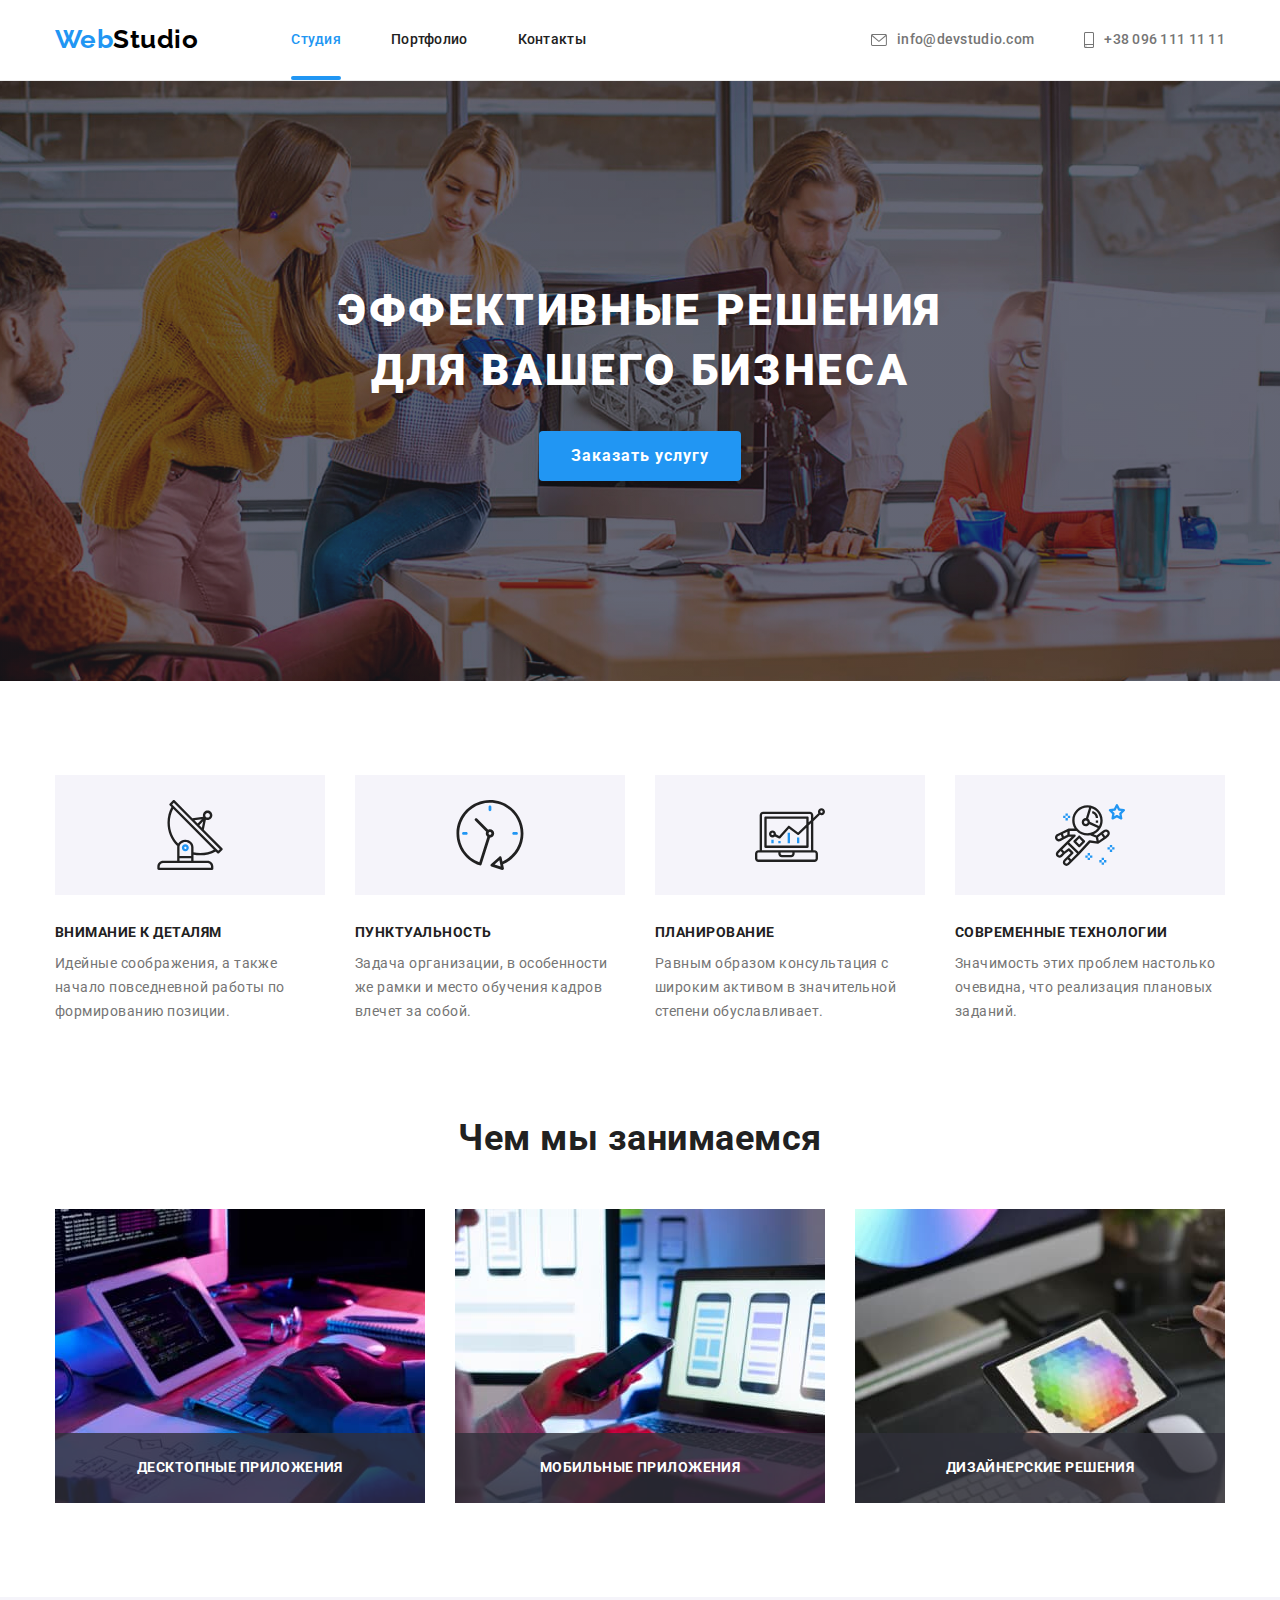
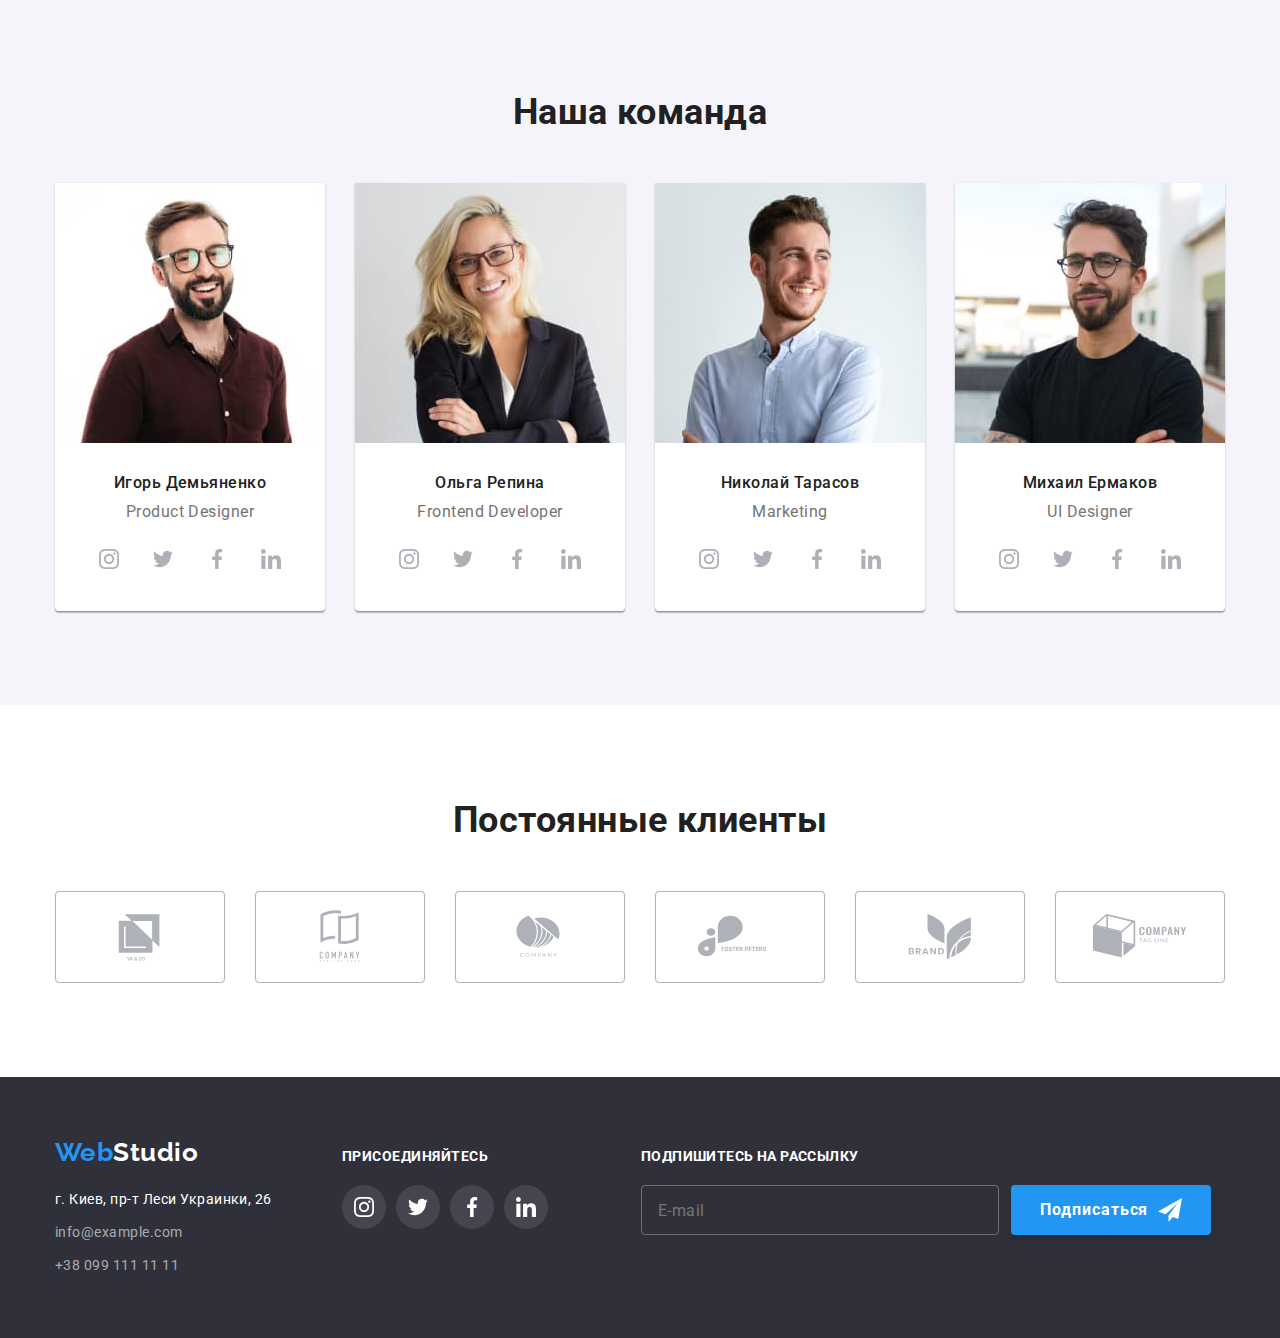
==== commit aeb0d6e8: "fixed" ====
--- a/index.html
+++ b/index.html
@@ -82,7 +82,7 @@
             <li class="contacts__item">
               <a
                 class="contacts__link contacts__phone"
-                href="tel:+38 096 111 11 11"
+                href="tel:+380961111111"
               >
                 <svg class="contacts__icon" width="10" height="16">
                   <use
@@ -310,7 +310,7 @@
 
               <div class="team-list__text">
                 <h3 class="team-list__names">Игорь Демьяненко</h3>
-                <p lang="en">Product Designer</p>
+                <p class="team-list__position" lang="en">Product Designer</p>
                 <ul class="soc-list list">
                   <li class="soc-list__item">
                     <a href="" class="soc-list__link link">
@@ -395,7 +395,7 @@
 
               <div class="team-list__text">
                 <h3 class="team-list__names">Ольга Репина</h3>
-                <p lang="en">Frontend Developer</p>
+                <p class="team-list__position" lang="en">Frontend Developer</p>
                 <ul class="soc-list list">
                   <li class="soc-list__item">
                     <a href="" class="soc-list__link link">
@@ -480,7 +480,7 @@
 
               <div class="team-list__text">
                 <h3 class="team-list__names">Николай Тарасов</h3>
-                <p lang="en">Marketing</p>
+                <p class="team-list__position" lang="en">Marketing</p>
                 <ul class="soc-list list">
                   <li class="soc-list__item">
                     <a href="" class="soc-list__link link">
@@ -565,7 +565,7 @@
 
               <div class="team-list__text">
                 <h3 class="team-list__names">Михаил Ермаков</h3>
-                <p lang="en">UI Designer</p>
+                <p class="team-list__position" lang="en">UI Designer</p>
                 <ul class="soc-list list">
                   <li class="soc-list__item">
                     <a href="" class="soc-list__link link">
@@ -750,26 +750,19 @@
           </div>
         </div>
         <div>
+          <p class="subscribe-form__title">Подпишитесь на рассылку</p>
           <form name="subscribe-form" class="subscribe-form">
-            <div class="subscribe-form__thumb">
-              <label class="subscribe-form__label" id="subscribe-id"
-                >Подпишитесь на рассылку</label
-              >
+            <label class="subscribe-form__label">
               <input
                 type="email"
                 name="subscribe-email"
                 class="subscribe-form__input"
                 placeholder="E-mail"
-                id="subscribe-id"
               />
-            </div>
+            </label>
+
             <button type="submit" class="button subscribe-form__button">
               Подписаться
-              <!-- <svg class="subscribe-form__icon" width="24" height="24">
-                <use
-                  href="./images/icons.svg/symbol-defs.svg#icon-icon-send"
-                ></use>
-              </svg> -->
             </button>
           </form>
         </div>
@@ -851,7 +844,7 @@
             <span class="form-modal__checkbox"></span>
             <span class="form-modal__title"
               >Соглашаюсь с рассылкой и принимаю
-              <a href class="form-modal__link">Условия договора</a>
+              <a href="#" class="form-modal__link">Условия договора</a>
             </span>
           </label>
           <button type="submit" class="button form-modal__button">
--- a/css/main.min.css
+++ b/css/main.min.css
@@ -1 +1 @@
-:root{--primary-text-color: #757575;--title-text-color: #212121;--axent-color: #2196F3;--white-color: #FFFFFF;--logo-main-color: #000000;--primary-background-color: #FFFFFF;--secondary-background-color: #F5F4FA;--axent-background-color: #2F303A;--footer-contacts-color: rgba(255, 255, 255, 0.6);--header-border-color: #ECECEC;--cards-border-color: #EEEEEE;--icon-color: #AFB1B8;--timing-function: cubic-bezier(0.4, 0, 0.2, 1);--time-duration: 250ms}img{display:block;max-width:100%;height:auto}.list{list-style:none}h1,h2,h3,h4,h5,h6,ul,p{margin:0;padding:0}body{font-family:roboto,sans-serif;background-color:var(--primary-background-color);color:var(--primary-text-color);letter-spacing:.03em}body.modal-open{overflow:hidden}.visually-hidden{position:absolute;white-space:nowrap;width:1px;height:1px;overflow:hidden;border:0;padding:0;clip:rect(0 0 0 0);clip-path:inset(50%);margin:-1px}.container{margin:0 auto;padding:0 15px}@media screen and (min-width: 480px){.container{width:480px}}@media screen and (min-width: 768px){.container{width:768px}}@media screen and (min-width: 1200px){.container{width:1200px}}.soc-list{display:flex;justify-content:center;margin-top:16px}.soc-list__item{border-radius:50%;width:44px;height:44px}.soc-list__item:not(:last-child){margin-right:10px}.soc-list__link{display:flex;width:100%;height:100%;border-radius:50%;justify-content:center;align-items:center;transition:background-color var(--time-duration) var(--timing-function)}.soc-list__link:hover,.soc-list__link:focus{background-color:var(--axent-color)}.soc-list__icon{fill:var(--icon-color);transition:fill var(--time-duration) var(--timing-function)}.soc-list__link:hover .soc-list__icon,.soc-list__link:focus .soc-list__icon{fill:var(--white-color)}.page-header{border-bottom:1px solid var(--header-border-color)}@media screen and (max-width: 767px){.page-header{position:relative;padding-top:16px;padding-bottom:16px}}.page-header__container{display:flex;align-items:center;align-content:center}@media screen and (max-width: 767px){.page-header__container{position:relative}}.menu-button{display:flex;z-index:2;margin:0;padding:0;border:none;background-color:rgba(0,0,0,0)}.menu-button :hover,.menu-button :focus{fill:var(--axent-color)}@media screen and (min-width: 768px){.menu-button{display:none}}.menu-button .icon-cross{display:none}.menu-button.is-open .icon-cross{display:block}.menu-button.is-open .icon-menu{display:none}.menu-container{width:100%}@media screen and (max-width: 767px){.menu-container{background-color:var(--white-color);display:flex;z-index:1;position:absolute;flex-direction:column;top:0;left:0;height:100vh;padding:48px 40px;transform:translateX(-100%);opacity:0;transition:opacity var(--time-duration) var(--timing-function)}.menu-container.is-open{opacity:1;transform:translateX(0)}}@media screen and (min-width: 768px){.menu-container{display:flex;align-items:center;align-content:center}}.logo{font-family:raleway,sans-serif;color:var(--logo-main-color);font-weight:700;font-size:24px;line-height:1.17;text-decoration:none}@media screen and (min-width: 1200px){.logo{font-size:26px;line-height:1.19}}.page-header__logo{display:flex;width:134px;margin-right:auto}@media screen and (min-width: 768px){.page-header__logo{margin-right:88px}}@media screen and (min-width: 1200px){.page-header__logo{margin-right:93px;width:145px}}.logo__accent{color:var(--axent-color)}@media screen and (max-width: 767px){.nav{margin-bottom:auto}}@media screen and (min-width: 768px){.nav{display:flex;position:relative;margin-right:auto}}.nav__link{display:block;font-family:inherit;color:var(--title-text-color);font-weight:500;font-size:40px;line-height:1.18;letter-spacing:.02em;text-decoration:none;transition:color var(--time-duration) var(--timing-function)}.nav__link:hover,.nav__link:focus{color:var(--axent-color)}@media screen and (min-width: 768px){.nav__link{position:relative;font-size:14px;line-height:1.14;padding-top:32px;padding-bottom:32px}}.nav__link--current{color:var(--axent-color)}@media screen and (min-width: 768px){.nav__link--current::after{content:" ";position:absolute;display:block;bottom:0;width:100%;height:4px;background-color:var(--axent-color);border-radius:2px}}.nav__item{position:relative}@media screen and (max-width: 767px){.nav__item:not(:last-child){padding-bottom:32px}}@media screen and (min-width: 768px){.nav__item:not(:last-child){margin-right:50px}}@media screen and (max-width: 767px){.contacts{display:flex;flex-direction:column-reverse;margin-bottom:64px}}@media screen and (min-width: 1200px){.contacts{display:flex;margin-left:auto}}@media screen and (min-width: 768px)and (max-width: 1199px){.contacts__item:not(:last-child){margin-bottom:10px}}@media screen and (min-width: 1200px){.contacts__item:not(:last-child){margin-right:50px}}.contacts__link{display:flex;align-items:center;font-family:inherit;color:var(--primary-text-color);font-weight:500;font-size:34px;line-height:1.18;letter-spacing:.02em;text-decoration:none;transition:color var(--time-duration) var(--timing-function)}.contacts__link:hover,.contacts__link:focus{color:var(--axent-color)}@media screen and (min-width: 768px){.contacts__link{font-size:12px;line-height:1.17}}@media screen and (min-width: 1200px){.contacts__link{font-size:14px;line-height:1.14}}@media screen and (max-width: 767px){.contacts__icon{display:none}}@media screen and (min-width: 768px){.contacts__icon{display:block;margin-right:10px;fill:currentColor}}@media screen and (max-width: 767px){.contacts__mail{font-size:24px;line-height:1.17}}@media screen and (max-width: 767px){.contacts__phone{font-size:34px;line-height:1.18;margin-bottom:32px}}.social-header{display:flex}@media screen and (min-width: 768px){.social-header{display:none}}.social-header__link{font-family:inherit;color:var(--axent-color);font-weight:500;font-size:18px;line-height:1.22;letter-spacing:.02em;text-decoration:none}.social-header__item:not(:last-child){padding-right:10px;border-right:1px solid rgba(33,33,33,.2)}.social-header__item:not(:first-child){padding-left:10px}.hero{padding-top:118px;padding-bottom:118px;margin-left:auto;margin-right:auto;max-width:1600px;background-color:var(--axent-background-color);background-image:linear-gradient(rgba(47, 48, 58, 0.4), rgba(47, 48, 58, 0.4)),url("../images/hero/hero_mobile.jpg");background-repeat:no-repeat;background-position:center;background-size:cover;color:var(--white-color);text-align:center}@media(min-device-pixel-ratio: 2),(min-resolution: 2dppx),(min-resolution: 192dpi){.hero{background-image:linear-gradient(rgba(47, 48, 58, 0.4), rgba(47, 48, 58, 0.4)),url("../images/hero/hero_mobile@2x.jpg")}}@media screen and (min-width: 768px){.hero{background-image:linear-gradient(rgba(47, 48, 58, 0.4), rgba(47, 48, 58, 0.4)),url("../images/hero/hero_tablet.jpg")}}@media screen and (min-width: 768px)and (min-device-pixel-ratio: 2),(min-resolution: 2dppx),(min-resolution: 192dpi){.hero{background-image:linear-gradient(rgba(47, 48, 58, 0.4), rgba(47, 48, 58, 0.4)),url("../images/hero/hero_tablet@2x.jpg")}}@media screen and (min-width: 1200px){.hero{background-image:linear-gradient(rgba(47, 48, 58, 0.4), rgba(47, 48, 58, 0.4)),url("../images/hero/hero_desktop.jpg");padding-top:200px;padding-bottom:200px}}@media screen and (min-width: 768px)and (min-device-pixel-ratio: 2),(min-resolution: 2dppx),(min-resolution: 192dpi){.hero{background-image:linear-gradient(rgba(47, 48, 58, 0.4), rgba(47, 48, 58, 0.4)),url("../images/hero/hero_desktop@2x.jpg")}}.hero__title{margin-bottom:30px;margin-right:auto;margin-left:auto;max-width:360px;font-weight:900;font-size:26px;line-height:1.62;letter-spacing:.06em;text-transform:uppercase}@media screen and (min-width: 1199px){.hero__title{max-width:696px;font-size:44px;line-height:1.36}}.button{box-shadow:0px 4px 4px rgba(0,0,0,.15);border:none;border-radius:4px;background-color:var(--axent-color);color:inherit;font-family:inherit;font-weight:700;font-size:16px;line-height:1.88;letter-spacing:.06em;cursor:pointer}.hero__button{display:inline-block;padding:10px 32px;min-width:200px}.section{padding-top:60px;padding-bottom:60px}@media screen and (min-width: 1200px){.section{padding-top:94px;padding-bottom:94px}}.section__title{margin-bottom:50px;color:var(--title-text-color);font-weight:700;font-size:28px;line-height:1.18;text-align:center}@media screen and (min-width: 1200px){.section__title{font-size:36px;line-height:1.17}}.backdrop{position:fixed;top:0;left:0;width:100%;height:100%;background-color:rgba(0,0,0,.2);visibility:visible;opacity:1;transition:opacity var(--time-duration) var(--timing-function),visibility var(--time-duration) var(--timing-function);overflow-y:scroll}.is-hidden{visibility:hidden;opacity:0;pointer-events:none}.modal{display:inline-block;justify-content:center;align-items:center;padding:40px;width:450px;min-height:609px;position:absolute;top:50%;left:50%;transform:translate(-50%, -50%) scale(1) rotate(360deg);box-shadow:0px 1px 3px rgba(0,0,0,.12),0px 1px 1px rgba(0,0,0,.14),0px 2px 1px rgba(0,0,0,.2);border-radius:4px;background-color:var(--primary-background-color);transition:transform var(--time-duration) var(--timing-function)}.backdrop.is-hidden .modal{transform:translate(-50%, -50%) scale(0) rotate(0)}@media screen and (min-width: 1200px){.modal{width:528px;min-height:581px}}.modal__title{text-align:center;font-style:normal;font-weight:700;font-size:20px;line-height:1.15;letter-spacing:.03em;margin-bottom:12px;color:var(--title-text-color)}.form-modal__field{display:block;text-align:left;margin-bottom:10px}.form-modal__label{display:block;margin-bottom:4px;font-style:normal;font-weight:400;font-size:12px;line-height:1.17;letter-spacing:.01em}.form-modal__icon{position:relative}.form-modal__input{width:100%;height:40px;padding:11px 12px;padding-left:42px;border:1px solid rgba(33,33,33,.2);border-radius:4px;outline:rgba(0,0,0,0);transition:border 250ms cubic-bezier(0.4, 0, 0.2, 1)}.form-modal__input:hover,.form-modal__input:focus{border-color:var(--axent-color)}.icon-input{display:inline-block;position:absolute;left:12px;top:50%;transform:translateY(-50%);transition:fill var(--axent-color)}.form-modal__input:hover+.icon-input,.form-modal__input:focus+.icon-input{fill:var(--axent-color)}.form-modal__comment{margin-bottom:0}.form-modal__textarea{display:flex;width:100%;height:120px;padding:12px 16px;border:1px solid rgba(33,33,33,.2);border-radius:4px;outline:rgba(0,0,0,0);font-style:normal;font-weight:400;font-size:14px;letter-spacing:.01em;resize:none}.form-modal__textarea:hover,.form-modal__textarea:focus{border-color:var(--axent-color)}.form-modal__textarea::placeholder{line-height:1.14;letter-spacing:.01em;color:rgba(117,117,117,.5)}.form-modal__field--last{display:flex;justify-content:center;align-items:center;margin-top:20px;margin-bottom:30px;cursor:pointer}.form-modal__checkbox{display:flex;justify-content:center;align-items:center;width:16px;height:15px;margin-right:8.38px;border:2px solid var(--title-text-color);border-radius:2px;transition:background-color var(--time-duration) var(--timing-function),border-color var(--time-duration) var(--timing-function)}.checkbox-input:checked+.form-modal__checkbox{background-color:var(--axent-color);border-color:var(--axent-color);background-image:url(../images/icon\ check.svg)}.form-modal__title{font-style:normal;font-weight:400;font-size:14px;line-height:1.71;letter-spacing:.03em}.form-modal__link{color:var(--axent-color)}.form-modal__button{display:flex;justify-content:center;align-items:center;min-width:200px;padding:10px 55px 10px 56px;margin-left:auto;margin-right:auto;color:var(--white-color)}.form-modal__button:hover,.form-modal__button:focus{background-color:#188ce8}.close-button{position:absolute;top:14px;right:12px;width:30px;height:30px;background-color:rgba(0,0,0,0);border:1px solid rgba(0,0,0,.1);border-radius:50%;transition:color var(--time-duration) var(--timing-function)}.close-button-icon{position:absolute;top:50%;left:50%;transform:translate(-50%, -50%);fill:currentColor}.close-button-icon:hover,.close-button-icon:focus{color:var(--axent-color)}@media screen and (min-width: 768px){.feature-list{display:flex;flex-wrap:wrap;margin:-15px}}@media screen and (max-width: 480px){.feature-list__item{max-width:450px}}@media screen and (max-width: 767px){.feature-list__item:not(:last-child){margin-bottom:30px}}@media screen and (min-width: 768px){.feature-list__item{flex-basis:calc((100% - 60px)/2);margin:15px}}@media screen and (min-width: 1200px){.feature-list__item{flex-basis:calc((100% - 120px)/4)}}.feature-list__thumb{display:flex;margin-bottom:30px;height:120px;background:var(--secondary-background-color);justify-content:center;align-items:center}.feature-list__icon{border-radius:4px}.feature-list__title{margin-bottom:10px;color:var(--title-text-color);font-weight:700;font-size:14px;line-height:1.14;text-transform:uppercase}@media screen and (max-width: 767px){.feature-list__title{display:block;text-align:center}}.feature-list__text{font-size:14px;line-height:1.72}.section__worktype{padding-top:0}@media screen and (max-width: 1199px){.section__worktype{display:none}}.worktype-list{display:flex}.worktype-list__item{position:relative;width:370px}.worktype-list__item:not(:last-child){margin-right:30px}.worktype-list__thumb{position:absolute;bottom:0;width:100%;height:70px;display:flex;justify-content:center;align-items:center;background-color:rgba(47,48,58,.8)}.worktype-list__text{font-weight:700;font-size:14px;line-height:1.14;letter-spacing:.03em;text-transform:uppercase;color:var(--white-color)}.section__team{background-color:var(--secondary-background-color);font-size:16px;line-height:1.19;text-align:center}@media screen and (min-width: 768px){.team-list{display:flex;flex-wrap:wrap;margin:-15px}}.team-list__item{background-color:var(--primary-background-color);box-shadow:0px 1px 3px rgba(0,0,0,.12),0px 1px 1px rgba(0,0,0,.14),0px 2px 1px rgba(0,0,0,.2);border-radius:0px 0px 4px 4px}@media screen and (max-width: 767px){.team-list__item:not(:last-child){margin-bottom:30px}}@media screen and (min-width: 768px){.team-list__item{flex-basis:calc((100% - 60px)/2);margin:15px}}@media screen and (min-width: 1200px){.team-list__item{flex-basis:calc((100% - 120px)/4)}}.team-list__text{padding-top:30px;padding-bottom:30px}.team-list__names{margin-bottom:10px;color:var(--title-text-color);font-weight:500;font-size:16px}.clients-list{display:flex;flex-wrap:wrap;margin:-15px}.clients-list__item{height:92px;border:1px solid var(--icon-color);border-radius:4px;transition:border var(--time-duration) var(--timing-function)}.clients-list__item:hover,.clients-list__item:focus{border:1px solid var(--axent-color)}@media screen and (max-width: 480px){.clients-list__item{max-width:450px}}@media screen and (max-width: 767px){.clients-list__item{flex-basis:calc((100% - 60px)/2);margin:15px}}@media screen and (min-width: 768px){.clients-list__item{flex-basis:calc((100% - 90px)/3);margin:15px}}@media screen and (min-width: 1200px){.clients-list__item{flex-basis:calc((100% - 180px)/6)}}.clients-list__link{display:flex;width:100%;height:100%;justify-content:center;align-items:center;transition:background-color var(--time-duration) var(--timing-function)}.clients-list__link:hover,.clients-list__link:focus{background-color:var(--white-color)}.clients-list__icon{fill:var(--icon-color);transition:fill var(--time-duration) var(--timing-function)}.clients-list__link:hover .clients-list__icon,.clients-list__link:focus .clients-list__icon{fill:var(--axent-color)}.page-footer{padding-top:60px;padding-bottom:60px;background-color:var(--axent-background-color)}.page-footer__container{display:block}@media screen and (min-width: 768px)and (max-width: 1199px){.page-footer__container{padding-left:76px;padding-right:89px;align-items:baseline}}@media screen and (max-width: 1199px){.page-footer__container{text-align:center}}@media screen and (min-width: 1200px){.page-footer__container{display:flex;align-items:baseline}}@media screen and (min-width: 768px){.footer-thumb{display:flex;justify-content:space-between}}@media screen and (min-width: 1200px){.footer-thumb{margin-right:auto;align-items:baseline}}@media screen and (max-width: 1199px){.footer-content{display:block;text-align:center}}.footer-content__logo{display:inline-block;margin-bottom:20px;color:var(--white-color)}@media screen and (max-width: 1199px){.adress{margin-bottom:60px}}@media screen and (min-width: 1200px){.adress-list__item{margin-right:70px}}.adress-list__item:not(:last-child){margin-bottom:9px}.adress-list__link{display:inline-block;color:var(--footer-contacts-color);font-style:normal;font-size:14px;line-height:1.71;text-decoration:none;transition:color var(--time-duration) var(--timing-function)}.adress-list__link:hover,.adress-list__link:focus{color:var(--axent-color)}.adress-list__link--white{color:var(--white-color)}@media screen and (max-width: 767px){.footer-soc{margin-bottom:60px}}@media screen and (min-width: 1200px){.footer-soc{margin-right:93px}}.footer-soc-title{margin-bottom:20px;color:var(--white-color);font-weight:700;font-size:14px;line-height:1.14;text-transform:uppercase}.soc-list__link--white{color:var(--white-color);background-color:rgba(255,255,255,.1)}.footer-soc__icon{fill:var(--white-color);transition:fill var(--time-duration) var(--timing-function)}.subscribe-form{display:block}@media screen and (min-width: 1200px){.subscribe-form{display:flex;align-items:flex-end;margin:0;width:570px}}.subscribe-form__label{display:inline-block;margin-bottom:20px;color:var(--white-color);font-style:normal;font-weight:700;font-size:14px;line-height:1.14;text-transform:uppercase;letter-spacing:.03em}.subscribe-form__input{display:inline-block;background-color:rgba(0,0,0,0);color:rgba(255,255,255,.6);padding-left:16px;width:100%;height:50px;font-style:normal;font-weight:400;font-size:16px;line-height:1.25;letter-spacing:.03em;border:1px solid rgba(255,255,255,.3);border-radius:4px}@media screen and (max-width: 1199px){.subscribe-form__input{margin-bottom:20px}}@media screen and (min-width: 480px){.subscribe-form__input{width:450px}}@media screen and (min-width: 1200px){.subscribe-form__input{width:358px;margin-bottom:0;margin-right:12px}}.subscribe-form__button{display:inline-flex;padding:10px 28px 10px 29px;margin:0;width:200px;height:50px;align-items:center;color:var(--white-color)}.subscribe-form__button::after{content:"";margin-left:10px;fill:var(--white-color);width:24px;height:24px;background-image:url(../images/icon-send.svg)}.subscribe-form__icon{fill:var(--white-color);margin-left:10px}.filter-list{display:flex;flex-wrap:wrap;margin-bottom:40px;margin-top:-15px}@media screen and (min-width: 768px){.filter-list{justify-content:center}}.filter-list__item:not(:last-child){margin-right:8px}@media screen and (max-width: 767px){.filter-list__item{margin-top:15px}}.filter-list__button{display:inline-block;border-radius:4px;border:0;padding:6px 22px;min-width:73px;color:var(--title-text-color);background-color:var(--secondary-background-color);font-family:inherit;font-weight:500;font-size:16px;line-height:1.62;text-align:center;cursor:pointer;transition:color var(--time-duration) var(--timing-function),background-color var(--time-duration) var(--timing-function),shadow var(--time-duration) var(--timing-function)}.filter-list__button:hover,.filter-list__button:focus{box-shadow:0px 3px 1px rgba(0,0,0,.1),0px 1px 2px rgba(0,0,0,.08),0px 2px 2px rgba(0,0,0,.12);color:var(--white-color);background-color:var(--axent-color)}.works-list{display:flex;flex-wrap:wrap;gap:30px}@media screen and (max-width: 479px){.works-list{width:100%}}.works-list__item{transition:box-shadow var(--time-duration) var(--timing-function),transform var(--time-duration) var(--timing-function);width:100%}.works-list__item:hover,.works-list__item:focus{box-shadow:0px 1px 1px rgba(0,0,0,.12),0px 4px 4px rgba(0,0,0,.06),1px 4px 6px rgba(0,0,0,.16)}@media screen and (min-width: 768px){.works-list__item{width:calc((100% - 30px)/2)}}@media screen and (min-width: 1200px){.works-list__item{width:calc((100% - 60px)/3)}}.works-list__link{text-decoration:none;display:flex;flex-direction:column;height:100%}.works-list__thumb{position:relative;overflow:hidden}.works-list__top-text{position:absolute;top:0;padding:63px 24px;width:100%;height:100%;font-weight:400;font-size:18px;line-height:1.56;letter-spacing:.03em;color:var(--white-color);background-color:rgba(33,150,243,.9);transform:translateY(100%);transition:transform 250ms cubic-bezier(0.4, 0, 0.2, 1)}.works-list__item:hover .works-list__top-text,.works-list__item:focus .works-list__top-text{transform:translateY(0)}.works-list__title{flex-grow:1;padding:20px 24px;border:1px solid var(--cards-border-color);border-top:0}.works-list__client{margin-bottom:4px;color:var(--title-text-color);font-weight:700;font-size:18px;line-height:2;letter-spacing:.06em}.works-list__category{color:var(--primary-text-color);font-size:16px;line-height:1.88}/*# sourceMappingURL=main.min.css.map */+:root{--primary-text-color: #757575;--title-text-color: #212121;--axent-color: #2196F3;--white-color: #FFFFFF;--logo-main-color: #000000;--primary-background-color: #FFFFFF;--secondary-background-color: #F5F4FA;--axent-background-color: #2F303A;--footer-contacts-color: rgba(255, 255, 255, 0.6);--header-border-color: #ECECEC;--cards-border-color: #EEEEEE;--icon-color: #AFB1B8;--timing-function: cubic-bezier(0.4, 0, 0.2, 1);--time-duration: 250ms}img{display:block;max-width:100%;height:auto}.list{list-style:none}h1,h2,h3,h4,h5,h6,ul,p{margin:0;padding:0}body{font-family:roboto,sans-serif;background-color:var(--primary-background-color);color:var(--primary-text-color);letter-spacing:.03em}body.modal-open{overflow:hidden}.visually-hidden{position:absolute;white-space:nowrap;width:1px;height:1px;overflow:hidden;border:0;padding:0;clip:rect(0 0 0 0);clip-path:inset(50%);margin:-1px}.container{margin:0 auto;padding:0 15px}@media screen and (min-width: 480px){.container{width:480px}}@media screen and (min-width: 768px){.container{width:768px}}@media screen and (min-width: 1200px){.container{width:1200px}}.soc-list{display:flex;justify-content:center}.soc-list__item{border-radius:50%;width:44px;height:44px}.soc-list__item:not(:last-child){margin-right:10px}.soc-list__link{display:flex;width:100%;height:100%;border-radius:50%;justify-content:center;align-items:center;transition:background-color var(--time-duration) var(--timing-function)}.soc-list__link:hover,.soc-list__link:focus{background-color:var(--axent-color)}.soc-list__icon{fill:var(--icon-color);transition:fill var(--time-duration) var(--timing-function)}.soc-list__link:hover .soc-list__icon,.soc-list__link:focus .soc-list__icon{fill:var(--white-color)}.page-header{border-bottom:1px solid var(--header-border-color)}@media screen and (max-width: 767px){.page-header{position:relative;padding-top:16px;padding-bottom:16px}}.page-header__container{display:flex;align-items:center;align-content:center}@media screen and (max-width: 767px){.page-header__container{position:relative}}.menu-button{display:flex;z-index:2;margin:0;padding:0;border:none;background-color:rgba(0,0,0,0)}.menu-button :hover,.menu-button :focus{fill:var(--axent-color)}@media screen and (min-width: 768px){.menu-button{display:none}}.menu-button.is-open{position:fixed;right:15px}.menu-button .icon-cross{display:none}.menu-button.is-open .icon-cross{display:block}.menu-button.is-open .icon-menu{display:none}.menu-container{width:100%}@media screen and (max-width: 767px){.menu-container{position:fixed;top:0;left:0;display:flex;flex-direction:column;width:100vw;height:100vh;padding:48px 40px;z-index:1;overflow-y:scroll;transform:translateX(-100%);opacity:0;transition:opacity var(--time-duration) var(--timing-function);background-color:var(--white-color)}.menu-container.is-open{opacity:1;transform:translateX(0)}}@media screen and (min-width: 768px){.menu-container{display:flex;align-items:center;align-content:center}}.logo{font-family:raleway,sans-serif;color:var(--logo-main-color);font-weight:700;font-size:24px;line-height:1.17;text-decoration:none}@media screen and (min-width: 1200px){.logo{font-size:26px;line-height:1.19}}.page-header__logo{display:flex;width:134px;margin-right:auto}@media screen and (min-width: 768px){.page-header__logo{margin-right:88px;padding:26px 0}}@media screen and (min-width: 1200px){.page-header__logo{margin-right:93px;width:145px;padding:24px 0 25px 0}}.logo__accent{color:var(--axent-color)}@media screen and (max-width: 767px){.nav{margin-bottom:auto}}@media screen and (min-width: 768px){.nav{display:flex;position:relative;margin-right:auto}}.nav__link{display:block;font-family:inherit;color:var(--title-text-color);font-weight:500;font-size:40px;line-height:1.18;letter-spacing:.02em;text-decoration:none;transition:color var(--time-duration) var(--timing-function)}.nav__link:hover,.nav__link:focus{color:var(--axent-color)}@media screen and (min-width: 768px){.nav__link{position:relative;font-size:14px;line-height:1.14;padding-top:32px;padding-bottom:32px}}.nav__link--current{color:var(--axent-color)}@media screen and (min-width: 768px){.nav__link--current::after{content:" ";position:absolute;display:block;bottom:0;width:100%;height:4px;background-color:var(--axent-color);border-radius:2px}}.nav__item{position:relative}@media screen and (max-width: 767px){.nav__item:not(:last-child){padding-bottom:32px}}@media screen and (min-width: 768px){.nav__item:not(:last-child){margin-right:50px}}@media screen and (max-width: 767px){.contacts{display:flex;flex-direction:column-reverse;margin-bottom:64px}}@media screen and (min-width: 1200px){.contacts{display:flex;margin-left:auto}}@media screen and (min-width: 768px)and (max-width: 1199px){.contacts__item:not(:last-child){margin-bottom:10px}}@media screen and (min-width: 1200px){.contacts__item:not(:last-child){margin-right:50px}}.contacts__link{display:flex;align-items:center;font-family:inherit;color:var(--primary-text-color);font-weight:500;font-size:34px;line-height:1.18;letter-spacing:.02em;text-decoration:none;transition:color var(--time-duration) var(--timing-function)}.contacts__link:hover,.contacts__link:focus{color:var(--axent-color)}@media screen and (min-width: 768px){.contacts__link{font-size:12px;line-height:1.17}}@media screen and (min-width: 1200px){.contacts__link{padding:32px 0;font-size:14px;line-height:1.14}}@media screen and (max-width: 767px){.contacts__icon{display:none}}@media screen and (min-width: 768px){.contacts__icon{display:block;margin-right:10px;fill:currentColor}}@media screen and (max-width: 767px){.contacts__mail{font-size:24px;line-height:1.17}}@media screen and (min-width: 768px)and (max-width: 1199px){.contacts__mail{padding-top:21px}}@media screen and (max-width: 767px){.contacts__phone{font-size:34px;line-height:1.18;margin-bottom:32px}}@media screen and (min-width: 768px)and (max-width: 1199px){.contacts__phone{padding-bottom:21px}}.social-header{display:flex;flex-wrap:wrap;row-gap:8px}@media screen and (min-width: 768px){.social-header{display:none}}.social-header__link{font-family:inherit;color:var(--axent-color);font-weight:500;font-size:18px;line-height:1.22;letter-spacing:.02em;text-decoration:none}.social-header__item:not(:last-child){padding-right:10px;border-right:1px solid rgba(33,33,33,.2)}.social-header__item:not(:first-child){padding-left:10px}.hero{padding-top:118px;padding-bottom:118px;margin-left:auto;margin-right:auto;max-width:1600px;background-color:var(--axent-background-color);background-image:linear-gradient(rgba(47, 48, 58, 0.4), rgba(47, 48, 58, 0.4)),url("../images/hero/hero_mobile.jpg");background-repeat:no-repeat;background-position:center;background-size:cover;color:var(--white-color);text-align:center}@media(min-device-pixel-ratio: 2),(min-resolution: 2dppx),(min-resolution: 192dpi){.hero{background-image:linear-gradient(rgba(47, 48, 58, 0.4), rgba(47, 48, 58, 0.4)),url("../images/hero/hero_mobile@2x.jpg")}}@media screen and (min-width: 768px){.hero{background-image:linear-gradient(rgba(47, 48, 58, 0.4), rgba(47, 48, 58, 0.4)),url("../images/hero/hero_tablet.jpg")}}@media screen and (min-width: 768px)and (min-device-pixel-ratio: 2),(min-resolution: 2dppx),(min-resolution: 192dpi){.hero{background-image:linear-gradient(rgba(47, 48, 58, 0.4), rgba(47, 48, 58, 0.4)),url("../images/hero/hero_tablet@2x.jpg")}}@media screen and (min-width: 1200px){.hero{background-image:linear-gradient(rgba(47, 48, 58, 0.4), rgba(47, 48, 58, 0.4)),url("../images/hero/hero_desktop.jpg");padding-top:200px;padding-bottom:200px}}@media screen and (min-width: 768px)and (min-device-pixel-ratio: 2),(min-resolution: 2dppx),(min-resolution: 192dpi){.hero{background-image:linear-gradient(rgba(47, 48, 58, 0.4), rgba(47, 48, 58, 0.4)),url("../images/hero/hero_desktop@2x.jpg")}}.hero__title{margin-bottom:30px;margin-right:auto;margin-left:auto;max-width:360px;font-weight:900;font-size:26px;line-height:1.62;letter-spacing:.06em;text-transform:uppercase}@media screen and (min-width: 1199px){.hero__title{max-width:696px;font-size:44px;line-height:1.36}}.button{box-shadow:0px 4px 4px rgba(0,0,0,.15);border:none;border-radius:4px;background-color:var(--axent-color);color:inherit;font-family:inherit;font-weight:700;font-size:16px;line-height:1.88;letter-spacing:.06em;cursor:pointer}.hero__button{display:inline-block;padding:10px 32px;min-width:200px}.section{padding-top:60px;padding-bottom:60px}@media screen and (min-width: 1200px){.section{padding-top:94px;padding-bottom:94px}}.section__title{margin-bottom:50px;color:var(--title-text-color);font-weight:700;font-size:28px;line-height:1.18;text-align:center}@media screen and (min-width: 1200px){.section__title{font-size:36px;line-height:1.17}}.backdrop{position:fixed;top:0;left:0;width:100%;height:100%;background-color:rgba(0,0,0,.2);visibility:visible;opacity:1;transition:opacity var(--time-duration) var(--timing-function),visibility var(--time-duration) var(--timing-function);overflow-y:scroll}.is-hidden{visibility:hidden;opacity:0;pointer-events:none}.modal{display:inline-block;justify-content:center;align-items:center;padding:40px;width:450px;min-height:609px;position:absolute;top:50%;left:50%;transform:translate(-50%, -50%) scale(1) rotate(360deg);box-shadow:0px 1px 3px rgba(0,0,0,.12),0px 1px 1px rgba(0,0,0,.14),0px 2px 1px rgba(0,0,0,.2);border-radius:4px;background-color:var(--primary-background-color);transition:transform var(--time-duration) var(--timing-function)}.backdrop.is-hidden .modal{transform:translate(-50%, -50%) scale(0) rotate(0)}@media screen and (max-width: 479px){.modal{width:calc(100% - 30px)}}@media screen and (min-width: 1200px){.modal{width:528px;min-height:581px}}.modal__title{text-align:center;font-style:normal;font-weight:700;font-size:20px;line-height:1.15;letter-spacing:.03em;margin-bottom:12px;color:var(--title-text-color)}.form-modal__field{display:block;text-align:left;margin-bottom:10px}.form-modal__label{display:block;margin-bottom:4px;font-style:normal;font-weight:400;font-size:12px;line-height:1.17;letter-spacing:.01em}.form-modal__icon{position:relative}.form-modal__input{width:100%;height:40px;padding:11px 12px;padding-left:42px;border:1px solid rgba(33,33,33,.2);border-radius:4px;outline:rgba(0,0,0,0);transition:border 250ms cubic-bezier(0.4, 0, 0.2, 1)}.form-modal__input:hover,.form-modal__input:focus{border-color:var(--axent-color)}.icon-input{display:inline-block;position:absolute;left:12px;top:50%;transform:translateY(-50%);transition:fill var(--axent-color)}.form-modal__input:hover+.icon-input,.form-modal__input:focus+.icon-input{fill:var(--axent-color)}.form-modal__comment{margin-bottom:20px}.form-modal__textarea{display:flex;width:100%;height:120px;padding:12px 16px;border:1px solid rgba(33,33,33,.2);border-radius:4px;outline:rgba(0,0,0,0);font-style:normal;font-weight:400;font-size:14px;letter-spacing:.01em;resize:none}.form-modal__textarea:hover,.form-modal__textarea:focus{border-color:var(--axent-color)}.form-modal__textarea::placeholder{line-height:1.14;letter-spacing:.01em;color:rgba(117,117,117,.5)}.form-modal__field--last{display:flex;justify-content:center;align-items:center;margin-bottom:30px;cursor:pointer}.form-modal__checkbox{display:flex;justify-content:center;align-items:center;width:16px;height:15px;margin-right:8.38px;border:2px solid var(--title-text-color);border-radius:2px;transition:background-color var(--time-duration) var(--timing-function),border-color var(--time-duration) var(--timing-function)}.checkbox-input:checked+.form-modal__checkbox{background-color:var(--axent-color);border-color:var(--axent-color);background-image:url(../images/icon\ check.svg)}.form-modal__title{font-style:normal;font-weight:400;font-size:14px;line-height:1.71;letter-spacing:.03em}.form-modal__link{color:var(--axent-color)}.form-modal__button{display:flex;justify-content:center;align-items:center;min-width:200px;padding:10px 55px 10px 56px;margin-left:auto;margin-right:auto;color:var(--white-color)}.form-modal__button:hover,.form-modal__button:focus{background-color:#188ce8}.close-button{position:absolute;top:14px;right:12px;width:30px;height:30px;background-color:rgba(0,0,0,0);border:1px solid rgba(0,0,0,.1);border-radius:50%;transition:color var(--time-duration) var(--timing-function)}.close-button-icon{position:absolute;top:50%;left:50%;transform:translate(-50%, -50%);fill:currentColor}.close-button-icon:hover,.close-button-icon:focus{color:var(--axent-color)}@media screen and (min-width: 768px){.feature-list{display:flex;flex-wrap:wrap;margin:-15px}}@media screen and (max-width: 480px){.feature-list__item{max-width:450px}}@media screen and (max-width: 767px){.feature-list__item:not(:last-child){margin-bottom:30px}}@media screen and (min-width: 768px){.feature-list__item{flex-basis:calc((100% - 60px)/2);margin:15px}}@media screen and (min-width: 1200px){.feature-list__item{flex-basis:calc((100% - 120px)/4)}}.feature-list__thumb{display:flex;margin-bottom:30px;height:120px;background:var(--secondary-background-color);justify-content:center;align-items:center}.feature-list__icon{border-radius:4px}.feature-list__title{margin-bottom:10px;color:var(--title-text-color);font-weight:700;font-size:14px;line-height:1.14;text-transform:uppercase}@media screen and (max-width: 767px){.feature-list__title{display:block;text-align:center}}.feature-list__text{font-size:14px;line-height:1.72}.section__worktype{padding-top:0}@media screen and (max-width: 1199px){.section__worktype{display:none}}.worktype-list{display:flex}.worktype-list__item{position:relative;width:370px}.worktype-list__item:not(:last-child){margin-right:30px}.worktype-list__thumb{position:absolute;bottom:0;width:100%;height:70px;display:flex;justify-content:center;align-items:center;background-color:rgba(47,48,58,.8)}.worktype-list__text{font-weight:700;font-size:14px;line-height:1.14;letter-spacing:.03em;text-transform:uppercase;color:var(--white-color)}.section__team{background-color:var(--secondary-background-color);font-size:16px;line-height:1.19;text-align:center}@media screen and (min-width: 768px){.team-list{display:flex;flex-wrap:wrap;margin:-15px}}.team-list__item{background-color:var(--primary-background-color);box-shadow:0px 1px 3px rgba(0,0,0,.12),0px 1px 1px rgba(0,0,0,.14),0px 2px 1px rgba(0,0,0,.2);border-radius:0px 0px 4px 4px}@media screen and (max-width: 767px){.team-list__item:not(:last-child){margin-bottom:30px}}@media screen and (min-width: 768px){.team-list__item{flex-basis:calc((100% - 60px)/2);margin:15px}}@media screen and (min-width: 1200px){.team-list__item{flex-basis:calc((100% - 120px)/4)}}.team-list__text{padding-top:30px;padding-bottom:30px}.team-list__names{margin-bottom:10px;color:var(--title-text-color);font-weight:500;font-size:16px}.team-list__position{margin-bottom:16px}.clients-list{display:flex;flex-wrap:wrap;margin:-15px}.clients-list__item{height:92px;border:1px solid var(--icon-color);border-radius:4px;transition:border var(--time-duration) var(--timing-function)}.clients-list__item:hover,.clients-list__item:focus{border:1px solid var(--axent-color)}@media screen and (max-width: 480px){.clients-list__item{max-width:450px}}@media screen and (max-width: 767px){.clients-list__item{flex-basis:calc((100% - 60px)/2);margin:15px}}@media screen and (min-width: 768px){.clients-list__item{flex-basis:calc((100% - 90px)/3);margin:15px}}@media screen and (min-width: 1200px){.clients-list__item{flex-basis:calc((100% - 180px)/6)}}.clients-list__link{display:flex;width:100%;height:100%;justify-content:center;align-items:center;transition:background-color var(--time-duration) var(--timing-function)}.clients-list__link:hover,.clients-list__link:focus{background-color:var(--white-color)}.clients-list__icon{fill:var(--icon-color);transition:fill var(--time-duration) var(--timing-function)}.clients-list__link:hover .clients-list__icon,.clients-list__link:focus .clients-list__icon{fill:var(--axent-color)}.page-footer{padding-top:60px;padding-bottom:60px;background-color:var(--axent-background-color)}.page-footer__container{display:block}@media screen and (min-width: 768px)and (max-width: 1199px){.page-footer__container{padding-left:76px;padding-right:89px;align-items:baseline}}@media screen and (max-width: 1199px){.page-footer__container{text-align:center}}@media screen and (min-width: 1200px){.page-footer__container{display:flex;align-items:baseline}}@media screen and (max-width: 1199px){.footer-thumb{margin-bottom:60px}}@media screen and (min-width: 768px){.footer-thumb{display:flex;justify-content:space-between;align-items:baseline}}@media screen and (min-width: 1200px){.footer-thumb{margin-right:auto;margin-right:93px}}@media screen and (max-width: 1199px){.footer-content{display:block;text-align:center}}.footer-content__logo{display:inline-block;margin-bottom:20px;color:var(--white-color)}@media screen and (max-width: 767px){.adress{margin-bottom:60px}}@media screen and (min-width: 1200px){.adress-list__item{margin-right:70px}}.adress-list__item:not(:last-child){margin-bottom:9px}.adress-list__link{display:inline-block;color:var(--footer-contacts-color);font-style:normal;font-size:14px;line-height:1.71;text-decoration:none;transition:color var(--time-duration) var(--timing-function)}.adress-list__link:hover,.adress-list__link:focus{color:var(--axent-color)}.adress-list__link--white{color:var(--white-color)}.footer-soc-title{margin-bottom:20px;color:var(--white-color);font-weight:700;font-size:14px;line-height:1.14;text-transform:uppercase}.soc-list__link--white{color:var(--white-color);background-color:rgba(255,255,255,.1)}.footer-soc__icon{fill:var(--white-color);transition:fill var(--time-duration) var(--timing-function)}.subscribe-form{display:block}@media screen and (min-width: 1200px){.subscribe-form{display:flex;align-items:flex-end;margin:0;width:570px}}.subscribe-form__title{margin-bottom:20px;color:var(--white-color);font-style:normal;font-weight:700;font-size:14px;line-height:1.14;text-transform:uppercase;letter-spacing:.03em}.subscribe-form__input{display:inline-block;background-color:rgba(0,0,0,0);color:rgba(255,255,255,.6);padding-left:16px;width:100%;height:50px;font-style:normal;font-weight:400;font-size:16px;line-height:1.25;letter-spacing:.03em;border:1px solid rgba(255,255,255,.3);border-radius:4px}@media screen and (max-width: 1199px){.subscribe-form__input{margin-bottom:20px}}@media screen and (min-width: 480px){.subscribe-form__input{width:450px}}@media screen and (min-width: 1200px){.subscribe-form__input{width:358px;margin-bottom:0;margin-right:12px}}.subscribe-form__button{display:inline-flex;padding:10px 28px 10px 29px;margin:0;width:200px;height:50px;align-items:center;color:var(--white-color)}.subscribe-form__button::after{content:"";margin-left:10px;fill:var(--white-color);width:24px;height:24px;background-image:url(../images/icon-send.svg)}.subscribe-form__icon{fill:var(--white-color);margin-left:10px}.filter-list{display:flex;flex-wrap:wrap;margin-bottom:40px;row-gap:15px;column-gap:8px}@media screen and (min-width: 768px){.filter-list{justify-content:center;margin-bottom:30px}}@media screen and (min-width: 1200px){.filter-list{margin-bottom:50px}}.filter-list__button{display:inline-block;border-radius:4px;border:0;padding:6px 22px;min-width:73px;color:var(--title-text-color);background-color:var(--secondary-background-color);font-family:inherit;font-weight:500;font-size:16px;line-height:1.62;text-align:center;cursor:pointer;transition:color var(--time-duration) var(--timing-function),background-color var(--time-duration) var(--timing-function),shadow var(--time-duration) var(--timing-function)}.filter-list__button:hover,.filter-list__button:focus{box-shadow:0px 3px 1px rgba(0,0,0,.1),0px 1px 2px rgba(0,0,0,.08),0px 2px 2px rgba(0,0,0,.12);color:var(--white-color);background-color:var(--axent-color)}.works-list{display:flex;flex-wrap:wrap;gap:30px}@media screen and (max-width: 479px){.works-list{width:100%}}.works-list__item{transition:box-shadow var(--time-duration) var(--timing-function),transform var(--time-duration) var(--timing-function);width:100%}.works-list__item:hover,.works-list__item:focus{box-shadow:0px 1px 1px rgba(0,0,0,.12),0px 4px 4px rgba(0,0,0,.06),1px 4px 6px rgba(0,0,0,.16)}@media screen and (min-width: 768px){.works-list__item{width:calc((100% - 30px)/2)}}@media screen and (min-width: 1200px){.works-list__item{width:calc((100% - 60px)/3)}}.works-list__link{text-decoration:none;display:flex;flex-direction:column;height:100%}.works-list__thumb{position:relative;overflow:hidden}.works-list__top-text{position:absolute;top:0;padding:63px 24px;width:100%;height:100%;font-weight:400;font-size:18px;line-height:1.56;letter-spacing:.03em;color:var(--white-color);background-color:rgba(33,150,243,.9);transform:translateY(101%);transition:transform 250ms cubic-bezier(0.4, 0, 0.2, 1)}.works-list__link:hover .works-list__top-text,.works-list__link:focus .works-list__top-text{transform:translateY(0)}.works-list__title{flex-grow:1;padding:20px 24px;border:1px solid var(--cards-border-color);border-top:0}.works-list__client{margin-bottom:4px;color:var(--title-text-color);font-weight:700;font-size:18px;line-height:2;letter-spacing:.06em}.works-list__category{color:var(--primary-text-color);font-size:16px;line-height:1.88}/*# sourceMappingURL=main.min.css.map */